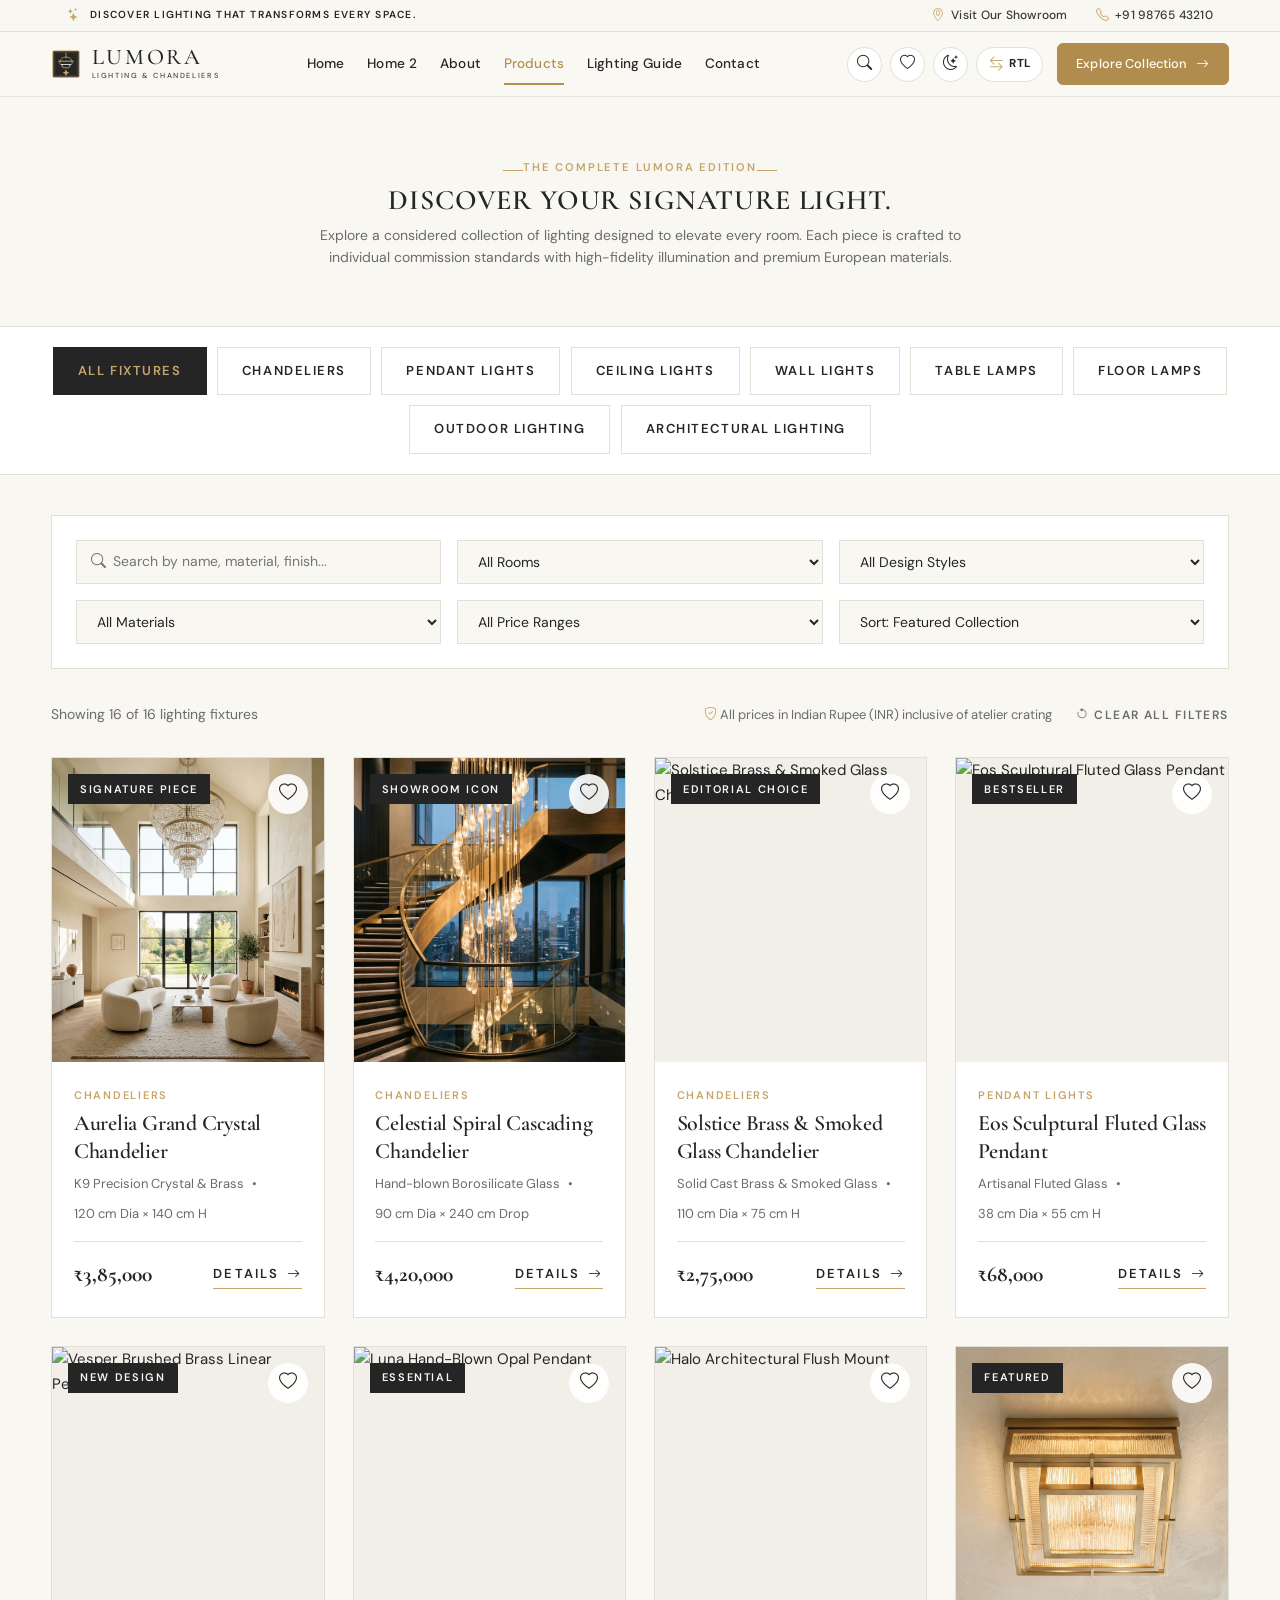
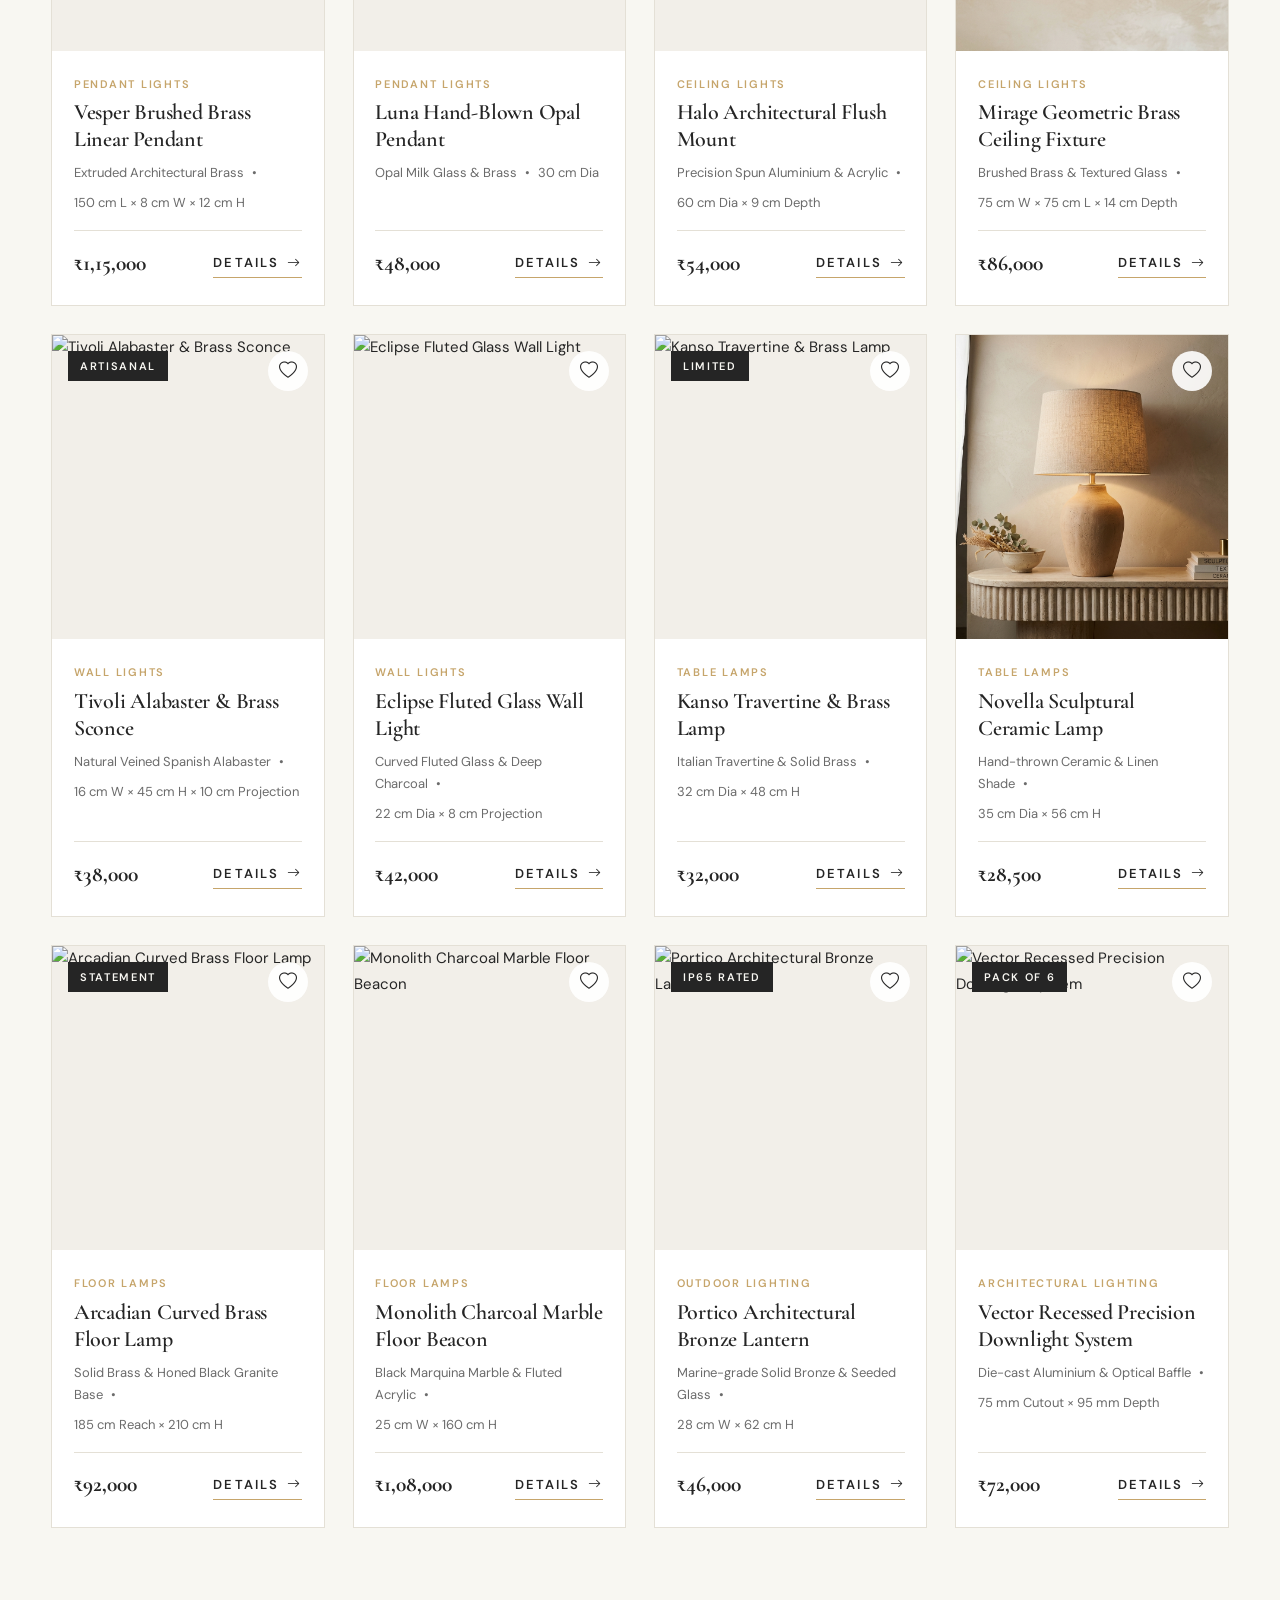
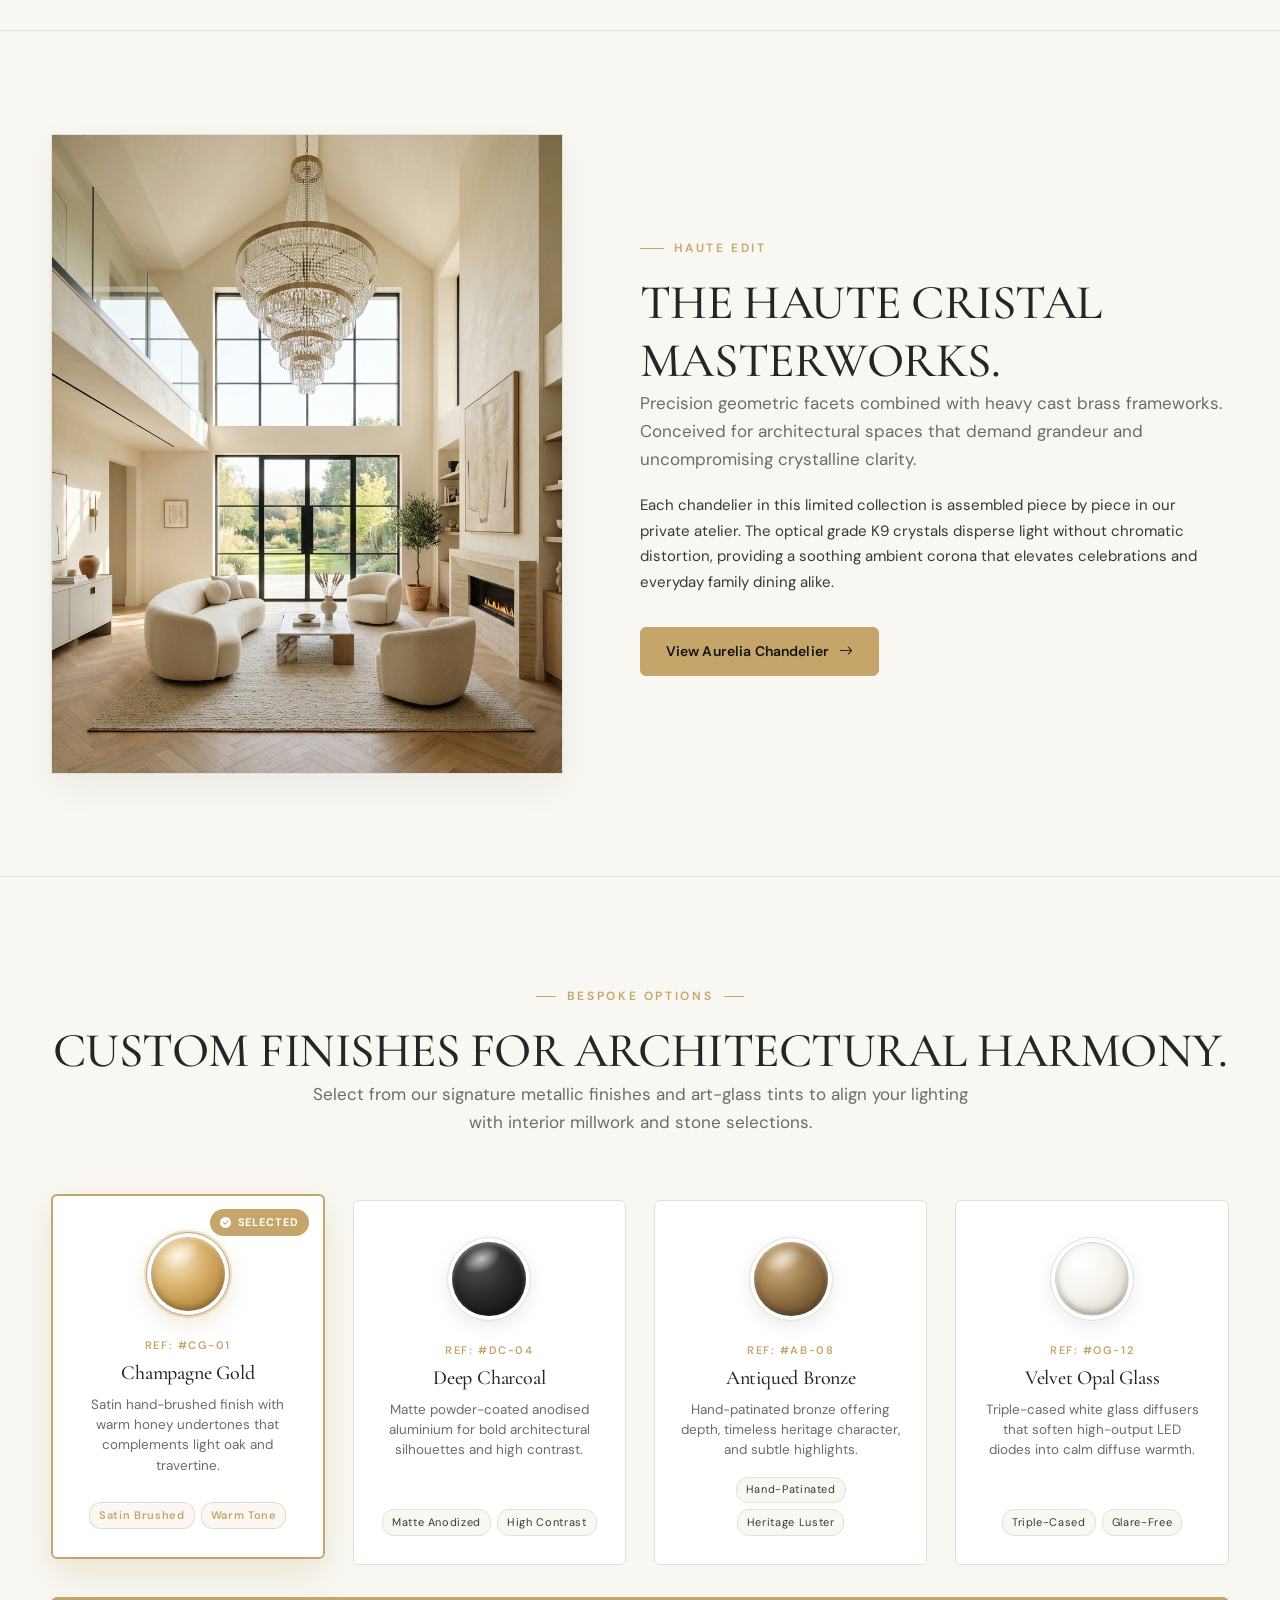
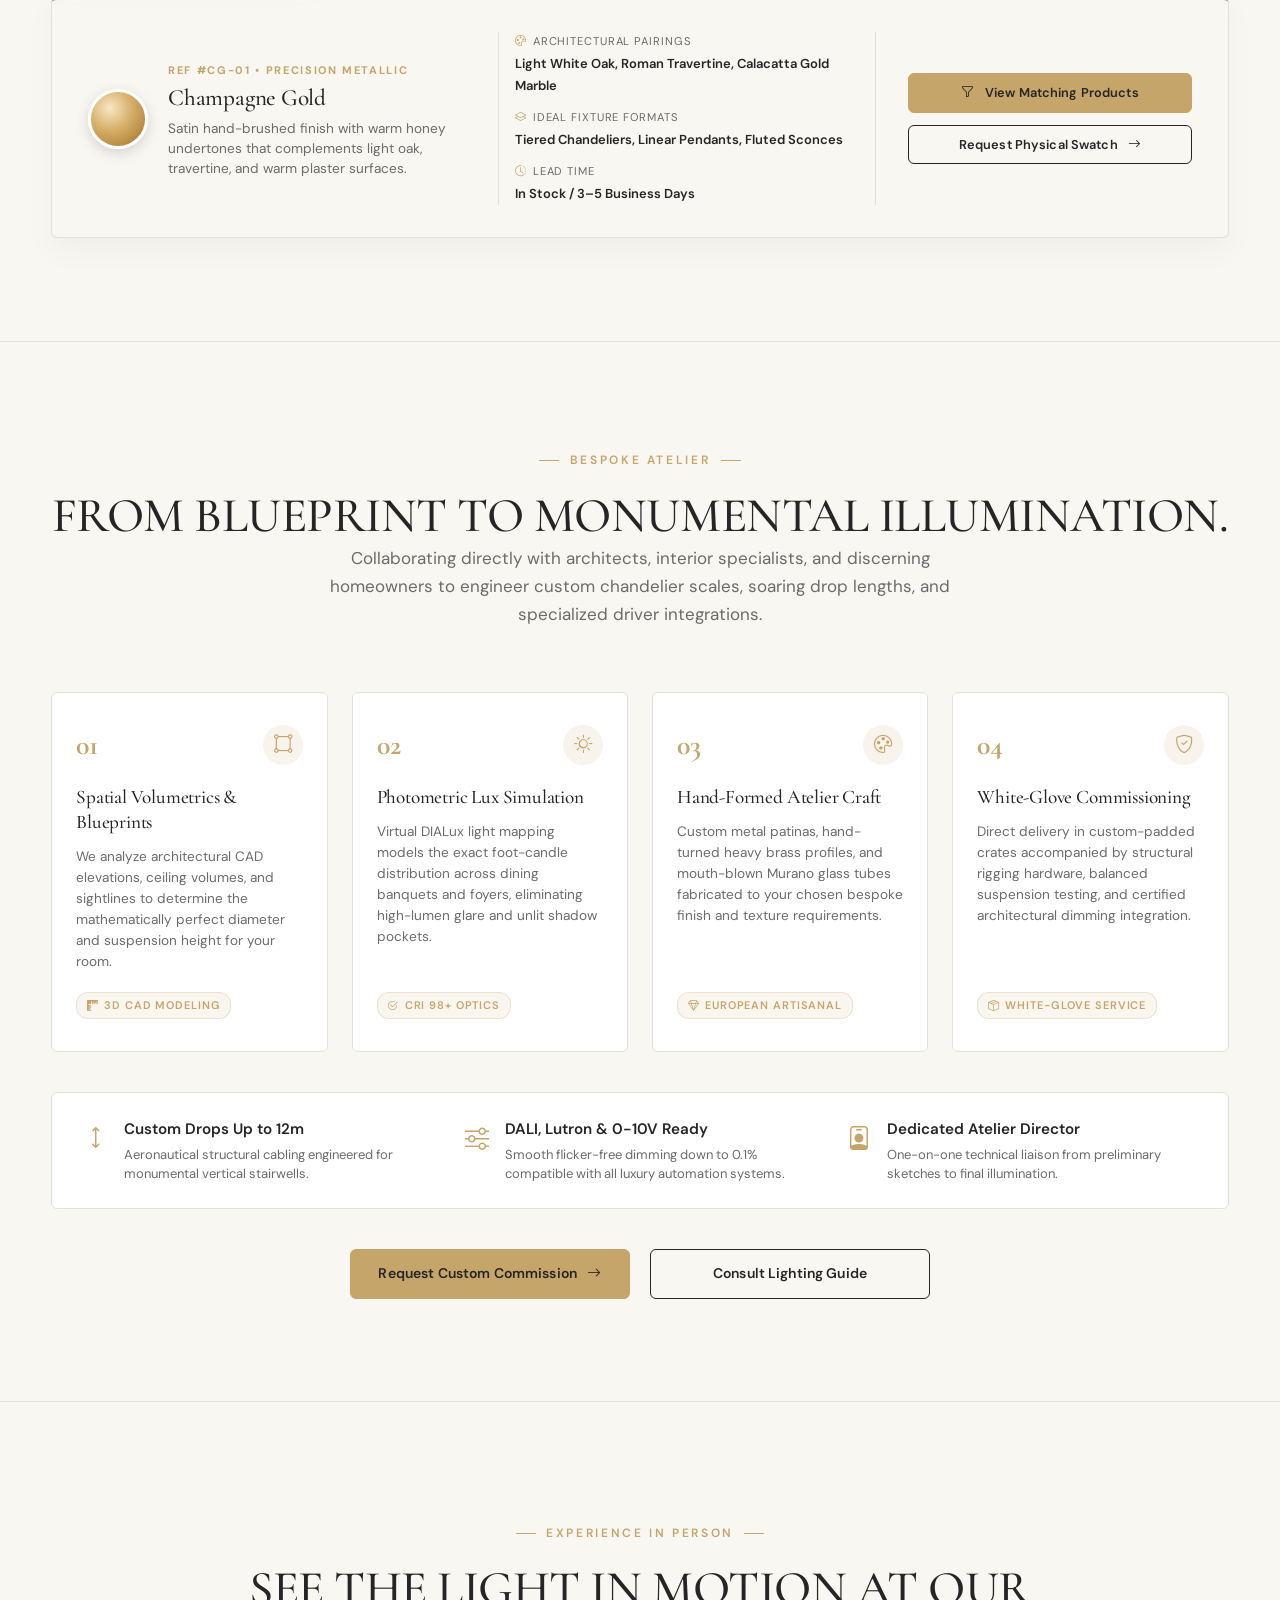
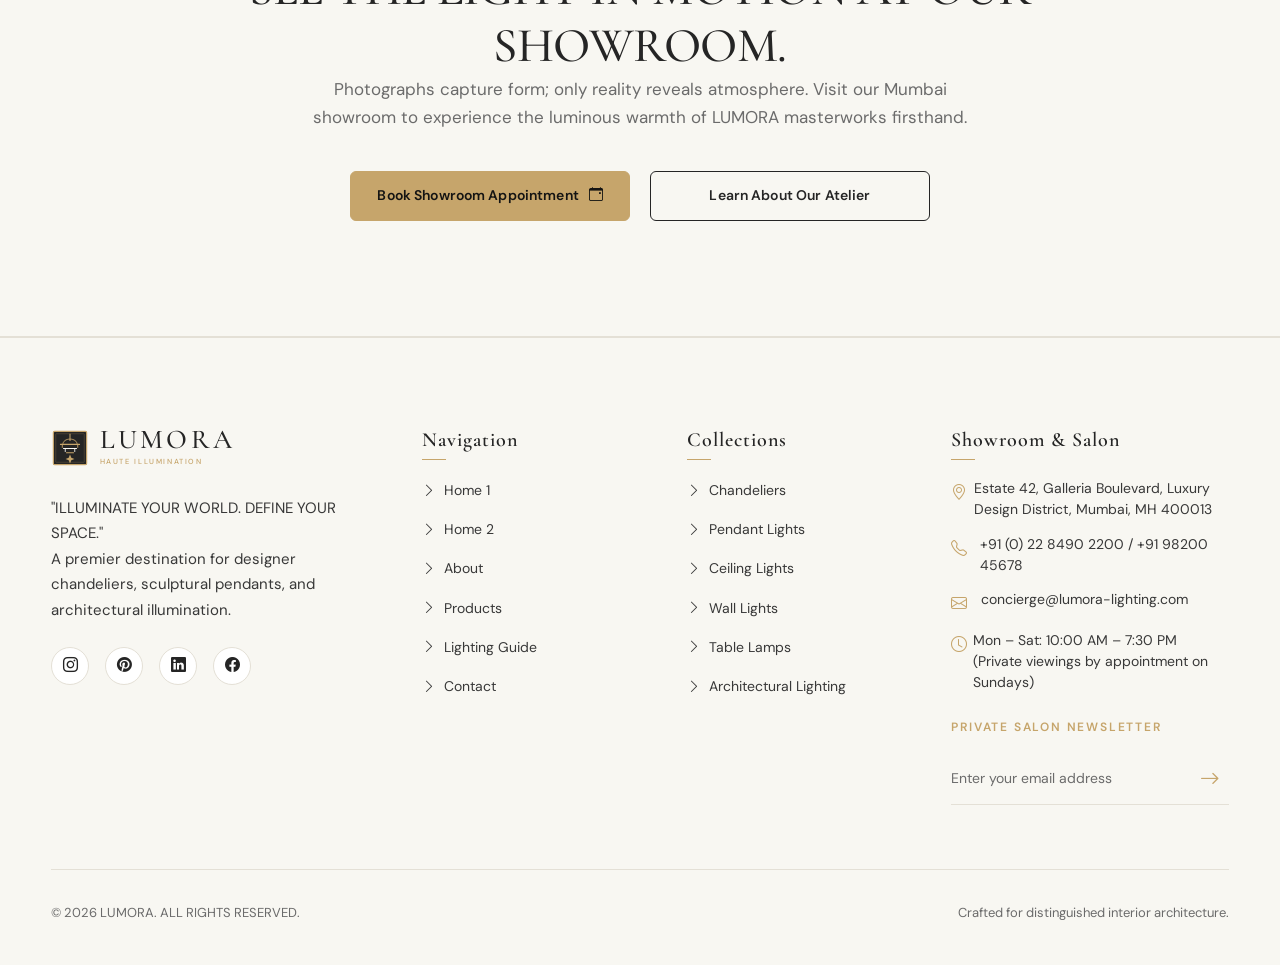
==== products.html @ d2ef6e4c "Complete LUMORA Luxury Lighting & Chandelier Store website" ====
<!DOCTYPE html>
<html lang="en">
<head>
  <meta charset="UTF-8">
  <meta name="viewport" content="width=device-width, initial-scale=1.0">
  <title>Lighting Collection & Product Catalogue — LUMORA</title>
  <meta name="description" content="Explore LUMORA's full catalogue of luxury chandeliers, sculptural pendants, architectural flush mounts, alabaster wall sconces, and artisanal lamps.">
  <link rel="icon" type="image/svg+xml" href="assets/images/logo.svg">
  <link rel="stylesheet" href="assets/css/style.css">
</head>
<body>

  <!-- TOP ANNOUNCEMENT BAR -->
  <div class="top-announcement">
    <div class="container top-announcement-inner">
      <span class="top-announcement-left"><i class="bi bi-stars"></i> DISCOVER LIGHTING THAT TRANSFORMS EVERY SPACE.</span>
      <div class="top-announcement-right">
        <a href="contact.html"><i class="bi bi-geo-alt"></i> Visit Our Showroom</a>
        <a href="tel:+919876543210"><i class="bi bi-telephone"></i> +91 98765 43210</a>
      </div>
    </div>

    <!-- Mobile & Tablet Infinite Scrolling Marquee Bar -->
    <div class="top-announcement-marquee" aria-label="Announcements">
      <div class="top-announcement-track">
        <div class="top-announcement-group">
          <span class="marquee-item"><i class="bi bi-stars text-gold"></i> Discover Lighting That Transforms Every Space</span>
          <span class="marquee-sep">✦</span>
          <span class="marquee-item"><a href="contact.html"><i class="bi bi-geo-alt text-gold"></i> Visit Our Mumbai Showroom</a></span>
          <span class="marquee-sep">✦</span>
          <span class="marquee-item"><i class="bi bi-shield-check text-gold"></i> Handcrafted Atelier Quality</span>
          <span class="marquee-sep">✦</span>
          <span class="marquee-item"><a href="tel:+919876543210"><i class="bi bi-telephone text-gold"></i> +91 98765 43210</a></span>
          <span class="marquee-sep">✦</span>
          <span class="marquee-item"><i class="bi bi-box-seam text-gold"></i> White-Glove Crated Delivery</span>
          <span class="marquee-sep">✦</span>
        </div>
        <div class="top-announcement-group" aria-hidden="true">
          <span class="marquee-item"><i class="bi bi-stars text-gold"></i> Discover Lighting That Transforms Every Space</span>
          <span class="marquee-sep">✦</span>
          <span class="marquee-item"><a href="contact.html"><i class="bi bi-geo-alt text-gold"></i> Visit Our Mumbai Showroom</a></span>
          <span class="marquee-sep">✦</span>
          <span class="marquee-item"><i class="bi bi-shield-check text-gold"></i> Handcrafted Atelier Quality</span>
          <span class="marquee-sep">✦</span>
          <span class="marquee-item"><a href="tel:+919876543210"><i class="bi bi-telephone text-gold"></i> +91 98765 43210</a></span>
          <span class="marquee-sep">✦</span>
          <span class="marquee-item"><i class="bi bi-box-seam text-gold"></i> White-Glove Crated Delivery</span>
          <span class="marquee-sep">✦</span>
        </div>
      </div>
    </div>
  </div>

  <!-- SITE HEADER -->
  <header class="site-header">
    <div class="container header-inner">
      <a href="index.html" class="brand-logo" aria-label="LUMORA Home">
        <img src="assets/images/logo.svg" alt="LUMORA Emblem" class="brand-logo-mark" width="40" height="40">
        <span class="brand-logo-copy">
          <span class="brand-logo-text">LUMORA</span>
          <span class="brand-logo-sub">LIGHTING &amp; CHANDELIERS</span>
        </span>
      </a>

      <nav class="main-nav" aria-label="Main Navigation">
        <a href="index.html" class="nav-link">Home</a>
        <a href="home-2.html" class="nav-link">Home 2</a>
        <a href="about.html" class="nav-link">About</a>
        <a href="products.html" class="nav-link active">Products</a>
        <a href="lighting-guide.html" class="nav-link">Lighting Guide</a>
        <a href="contact.html" class="nav-link">Contact</a>
      </nav>

      <div class="header-actions">
        <a href="products.html" class="header-action-btn" aria-label="Search Collection" title="Search Collection">
          <i class="bi bi-search"></i>
        </a>
        <button class="header-action-btn header-wishlist-trigger" aria-label="Open Wishlist" title="View Wishlist">
          <i class="bi bi-heart"></i>
          <span class="badge-count wishlist-counter-badge" style="display: none;">0</span>
        </button>
        <button type="button" class="header-action-btn theme-toggle-btn" aria-label="Toggle Theme" title="Switch to Dark Mode">
          <i class="bi bi-moon-stars"></i>
        </button>
        <button type="button" class="header-action-btn rtl-toggle-btn" aria-label="Toggle RTL Direction" title="Switch to RTL">
          <i class="bi bi-arrow-left-right"></i>
          <span class="rtl-btn-label">RTL</span>
        </button>
        <a href="products.html" class="btn header-cta-gold header-cta-btn">Explore Collection <i class="bi bi-arrow-right"></i></a>
        
        <button class="hamburger-btn" aria-label="Toggle navigation" aria-expanded="false">
          <span class="hamburger-line"></span>
          <span class="hamburger-line"></span>
          <span class="hamburger-line"></span>
        </button>
      </div>
    </div>
  </header>

  <!-- MOBILE NAVIGATION DRAWER -->
  <div class="mobile-nav-overlay" aria-hidden="true"></div>
  <aside class="mobile-nav-drawer" aria-label="Mobile Navigation">
    <div class="mobile-drawer-header">
      <a href="index.html" class="brand-logo">
        <img src="assets/images/logo.svg" alt="LUMORA Emblem" class="brand-logo-mark" style="width: 34px; height: 34px;">
        <span class="brand-logo-copy">
          <span class="brand-logo-text" style="font-size: 1.4rem;">LUMORA</span>
          <span class="brand-logo-sub" style="font-size: 0.55rem; letter-spacing: 0.15em;">HAUTE ILLUMINATION</span>
        </span>
      </a>
      <button class="mobile-drawer-close" aria-label="Close navigation">
        <i class="bi bi-x-lg"></i>
      </button>
    </div>

    <!-- Mobile Drawer Quick Actions (Search, Saved, Theme, RTL) -->
    <div class="mobile-drawer-actions">
      <a href="products.html" class="mobile-drawer-action-btn" aria-label="Search Collection" title="Search Collection">
        <i class="bi bi-search"></i>
        <span>Search</span>
      </a>
      <button type="button" class="mobile-drawer-action-btn header-wishlist-trigger" aria-label="Open Wishlist" title="View Wishlist">
        <span class="drawer-action-icon-wrap">
          <i class="bi bi-heart"></i>
          <span class="badge-count wishlist-counter-badge" style="display: none;">0</span>
        </span>
        <span>Saved</span>
      </button>
      <button type="button" class="mobile-drawer-action-btn theme-toggle-btn" aria-label="Toggle Theme" title="Toggle Theme">
        <i class="bi bi-moon-stars"></i>
        <span class="theme-btn-label">Dark</span>
      </button>
      <button type="button" class="mobile-drawer-action-btn rtl-toggle-btn" aria-label="Toggle RTL Direction" title="Toggle RTL">
        <i class="bi bi-arrow-left-right"></i>
        <span class="rtl-btn-label">RTL</span>
      </button>
    </div>

    <!-- Navigation Menu Links (matching web view nav) -->
    <ul class="mobile-nav-list">
      <li><a href="index.html" class="mobile-nav-link"><span>Home</span> <i class="bi bi-arrow-right"></i></a></li>
      <li><a href="home-2.html" class="mobile-nav-link"><span>Home 2</span> <i class="bi bi-arrow-right"></i></a></li>
      <li><a href="about.html" class="mobile-nav-link"><span>About</span> <i class="bi bi-arrow-right"></i></a></li>
      <li><a href="products.html" class="mobile-nav-link active"><span>Products</span> <i class="bi bi-arrow-right"></i></a></li>
      <li><a href="lighting-guide.html" class="mobile-nav-link"><span>Lighting Guide</span> <i class="bi bi-arrow-right"></i></a></li>
      <li><a href="contact.html" class="mobile-nav-link"><span>Contact</span> <i class="bi bi-arrow-right"></i></a></li>
    </ul>

    <!-- Header CTA placed inside hamburger drawer -->
    <div class="mobile-drawer-cta-wrap">
      <a href="products.html" class="btn btn-gold mobile-drawer-cta">Explore Collection <i class="bi bi-arrow-right"></i></a>
    </div>
  </aside>

  <!-- WISHLIST SLIDE-OUT DRAWER -->
  <div class="wishlist-overlay mobile-nav-overlay" aria-hidden="true"></div>
  <div class="wishlist-drawer" aria-label="Wishlist Drawer">
    <div class="wishlist-header">
      <h3 style="font-family: var(--font-serif); font-size: 1.35rem; margin: 0;">Saved Fixtures</h3>
      <button class="close-wishlist-drawer" aria-label="Close Wishlist" style="font-size: 1.5rem;"><i class="bi bi-x-lg"></i></button>
    </div>
    <div class="wishlist-items-list">
      <!-- Populated dynamically via main.js -->
    </div>
  </div>

  <main>
    <!-- SECTION 01 — PRODUCT HERO -->
    <section class="page-inner-hero products-hero-wrap">
      <div class="container text-center reveal-fade">
        <span class="eyebrow centered">The Complete Lumora Edition</span>
        <h1>DISCOVER YOUR SIGNATURE LIGHT.</h1>
        <p class="lead">
          Explore a considered collection of lighting designed to elevate every room. Each piece is crafted to individual commission standards with high-fidelity illumination and premium European materials.
        </p>
      </div>
    </section>

    <!-- SECTION 02 — CATEGORY NAVIGATION (8 Categories Quick Filter Pills — Positioned Below Hero Section) -->
    <nav class="category-filter-nav" aria-label="Filter by Category">
      <div class="container">
        <div class="category-pills-bar" aria-label="Filter by Category">
          <button class="category-pill active" data-category="all">All Fixtures</button>
          <button class="category-pill" data-category="chandeliers">Chandeliers</button>
          <button class="category-pill" data-category="pendant-lights">Pendant Lights</button>
          <button class="category-pill" data-category="ceiling-lights">Ceiling Lights</button>
          <button class="category-pill" data-category="wall-lights">Wall Lights</button>
          <button class="category-pill" data-category="table-lamps">Table Lamps</button>
          <button class="category-pill" data-category="floor-lamps">Floor Lamps</button>
          <button class="category-pill" data-category="outdoor-lighting">Outdoor Lighting</button>
          <button class="category-pill" data-category="architectural-lighting">Architectural Lighting</button>
        </div>
      </div>
    </nav>

    <!-- SECTION 03 — PRODUCT CATALOGUE & FUNCTIONAL FILTERS -->
    <section class="section bg-white" style="padding-top: 2.5rem;">
      <div class="container">
        <!-- Filter Controls Panel -->
        <div class="filter-control-panel">
          <div class="filter-group">
            <div class="filter-search-box">
              <i class="bi bi-search"></i>
              <input type="text" id="filter-search" placeholder="Search by name, material, finish..." aria-label="Search products">
            </div>
          </div>

          <div class="filter-group">
            <select class="filter-select" id="filter-room" aria-label="Filter by Room">
              <option value="all">All Rooms</option>
              <option value="living">Living Room</option>
              <option value="dining">Dining Room</option>
              <option value="bedroom">Bedroom</option>
              <option value="kitchen">Kitchen</option>
              <option value="entrance">Entrance & Hallway</option>
              <option value="commercial">Commercial Spaces</option>
            </select>
          </div>

          <div class="filter-group">
            <select class="filter-select" id="filter-style" aria-label="Filter by Style">
              <option value="all">All Design Styles</option>
              <option value="contemporary">Contemporary</option>
              <option value="classical">Classical</option>
              <option value="sculptural">Sculptural</option>
              <option value="minimalist">Minimalist</option>
              <option value="architectural">Architectural</option>
            </select>
          </div>

          <div class="filter-group">
            <select class="filter-select" id="filter-material" aria-label="Filter by Material">
              <option value="all">All Materials</option>
              <option value="crystal">Crystal & Alabaster</option>
              <option value="glass">Hand-blown Glass</option>
              <option value="brass">Architectural Brass</option>
              <option value="metal">Sculptural Metal & Stone</option>
            </select>
          </div>

          <div class="filter-group">
            <select class="filter-select" id="filter-price" aria-label="Filter by Price Range">
              <option value="all">All Price Ranges</option>
              <option value="under-50k">Under ₹50,000</option>
              <option value="50k-100k">₹50,000 – ₹1,00,000</option>
              <option value="100k-250k">₹1,00,000 – ₹2,50,000</option>
              <option value="above-250k">Above ₹2,50,000</option>
            </select>
          </div>

          <div class="filter-group">
            <select class="filter-select" id="filter-sort" aria-label="Sort products">
              <option value="featured">Sort: Featured Collection</option>
              <option value="price-low">Price: Low to High</option>
              <option value="price-high">Price: High to Low</option>
              <option value="name-asc">Name: A to Z</option>
            </select>
          </div>
        </div>

        <!-- Status Bar -->
        <div class="catalog-status-bar">
          <span id="product-count-display">Showing 16 lighting fixtures</span>
          <div style="display: flex; align-items: center; gap: 1.5rem; flex-wrap: wrap;">
            <span style="font-size: 0.8125rem;"><i class="bi bi-shield-check text-gold"></i> All prices in Indian Rupee (INR) inclusive of atelier crating</span>
            <button id="filter-clear" class="btn-clear-filters" title="Reset all active filters" style="padding: 0.25rem 0;">
              <i class="bi bi-arrow-counterclockwise"></i> Clear All Filters
            </button>
          </div>
        </div>

        <!-- Product Grid (Dynamically populated & filtered by main.js) -->
        <div class="product-catalogue-grid">
          <!-- Populated by main.js -->
        </div>
      </div>
    </section>

    <!-- SECTION 04 — FEATURED COLLECTION SPOTLIGHT -->
    <section class="section bg-ivory">
      <div class="container">
        <div class="centrepiece-grid">
          <div class="centrepiece-image-wrap reveal-left">
            <img src="assets/images/home/hero-chandelier.jpg" alt="Haute Cristal Chandelier Edition" loading="lazy">
          </div>

          <div class="centrepiece-details reveal-right">
            <span class="eyebrow">Haute Edit</span>
            <h2>THE HAUTE CRISTAL MASTERWORKS.</h2>
            <p class="lead">
              Precision geometric facets combined with heavy cast brass frameworks. Conceived for architectural spaces that demand grandeur and uncompromising crystalline clarity.
            </p>
            <p>
              Each chandelier in this limited collection is assembled piece by piece in our private atelier. The optical grade K9 crystals disperse light without chromatic distortion, providing a soothing ambient corona that elevates celebrations and everyday family dining alike.
            </p>
            <div style="margin-top: 2rem;">
              <button class="btn btn-primary" data-quick-view="lum-01">
                View Aurelia Chandelier <i class="bi bi-arrow-right"></i>
              </button>
            </div>
          </div>
        </div>
      </div>
    </section>

    <!-- SECTION 05 — MATERIAL & FINISH EXPLORATION -->
    <section class="section bg-white" id="custom-finishes">
      <div class="container">
        <div class="section-header text-center">
          <span class="eyebrow centered">Bespoke Options</span>
          <h2>CUSTOM FINISHES FOR ARCHITECTURAL HARMONY.</h2>
          <p class="lead">Select from our signature metallic finishes and art-glass tints to align your lighting with interior millwork and stone selections.</p>
        </div>

        <!-- 4 Finish Swatch Cards Grid (Interactive Selection) -->
        <div class="grid-4-col finish-swatches-grid" role="radiogroup" aria-label="Bespoke finish options">
          <!-- Swatch 1: Champagne Gold (Active by default) -->
          <div class="finish-swatch-card active" 
               tabindex="0" 
               role="radio" 
               aria-checked="true"
               data-finish-id="champagne-gold"
               data-finish-name="Champagne Gold"
               data-finish-ref="REF #CG-01 • PRECISION METALLIC"
               data-finish-desc="Satin hand-brushed finish with warm honey undertones that complements light oak, travertine, and warm plaster surfaces."
               data-finish-pairings="Light White Oak, Roman Travertine, Calacatta Gold Marble"
               data-finish-suitability="Tiered Chandeliers, Linear Pendants, Fluted Sconces"
               data-finish-leadtime="In Stock / 3–5 Business Days"
               data-filter-keyword="Gold">
            <span class="finish-active-badge"><i class="bi bi-check-circle-fill"></i> Selected</span>
            <div class="finish-swatch-bezel">
              <div class="finish-swatch-disc swatch-champagne-gold">
                <span class="swatch-specular"></span>
              </div>
            </div>
            <span class="finish-ref-tag">Ref: #CG-01</span>
            <h4 class="finish-card-title">Champagne Gold</h4>
            <p class="finish-card-desc">Satin hand-brushed finish with warm honey undertones that complements light oak and travertine.</p>
            <div class="finish-card-footer">
              <span class="finish-spec-pill">Satin Brushed</span>
              <span class="finish-spec-pill">Warm Tone</span>
            </div>
          </div>

          <!-- Swatch 2: Deep Charcoal -->
          <div class="finish-swatch-card" 
               tabindex="0" 
               role="radio" 
               aria-checked="false"
               data-finish-id="deep-charcoal"
               data-finish-name="Deep Charcoal"
               data-finish-ref="REF #DC-04 • ARCHITECTURAL ANODIZED"
               data-finish-desc="Matte powder-coated anodised aluminium creating sharp architectural silhouettes, bold framing contrast, and shadow lines."
               data-finish-pairings="Blackened Steel, Smoked Ash Wood, Flamed Granite, Micro-cement"
               data-finish-suitability="Sculptural Pendants, Downlight Trims, Track Profiles"
               data-finish-leadtime="Ready for Atelier Assembly (1–2 Weeks)"
               data-filter-keyword="Charcoal">
            <span class="finish-active-badge"><i class="bi bi-check-circle-fill"></i> Selected</span>
            <div class="finish-swatch-bezel">
              <div class="finish-swatch-disc swatch-deep-charcoal">
                <span class="swatch-specular"></span>
              </div>
            </div>
            <span class="finish-ref-tag">Ref: #DC-04</span>
            <h4 class="finish-card-title">Deep Charcoal</h4>
            <p class="finish-card-desc">Matte powder-coated anodised aluminium for bold architectural silhouettes and high contrast.</p>
            <div class="finish-card-footer">
              <span class="finish-spec-pill">Matte Anodized</span>
              <span class="finish-spec-pill">High Contrast</span>
            </div>
          </div>

          <!-- Swatch 3: Antiqued Bronze -->
          <div class="finish-swatch-card" 
               tabindex="0" 
               role="radio" 
               aria-checked="false"
               data-finish-id="antiqued-bronze"
               data-finish-name="Antiqued Bronze"
               data-finish-ref="REF #AB-08 • HAND-PATINATED BRONZE"
               data-finish-desc="Solid heavy bronze finished in multi-stage patina baths with subtle hand-rubbed highlight crests and protective wax seal."
               data-finish-pairings="Walnut Millwork, Exposed Brickwork, Antique French Parquet"
               data-finish-suitability="Monumental Chandeliers, Dining Island Clusters, Heritage Sconces"
               data-finish-leadtime="Atelier Hand-Finished (2–3 Weeks)"
               data-filter-keyword="Bronze">
            <span class="finish-active-badge"><i class="bi bi-check-circle-fill"></i> Selected</span>
            <div class="finish-swatch-bezel">
              <div class="finish-swatch-disc swatch-antiqued-bronze">
                <span class="swatch-specular"></span>
              </div>
            </div>
            <span class="finish-ref-tag">Ref: #AB-08</span>
            <h4 class="finish-card-title">Antiqued Bronze</h4>
            <p class="finish-card-desc">Hand-patinated bronze offering depth, timeless heritage character, and subtle highlights.</p>
            <div class="finish-card-footer">
              <span class="finish-spec-pill">Hand-Patinated</span>
              <span class="finish-spec-pill">Heritage Luster</span>
            </div>
          </div>

          <!-- Swatch 4: Velvet Opal Glass -->
          <div class="finish-swatch-card" 
               tabindex="0" 
               role="radio" 
               aria-checked="false"
               data-finish-id="velvet-opal"
               data-finish-name="Velvet Opal Glass"
               data-finish-ref="REF #OG-12 • ARTISANAL DIFFUSER"
               data-finish-desc="Triple-cased Murano white glass with a silk-acid frosted exterior that dissolves diode hotspots into a tranquil, velvety luminescence."
               data-finish-pairings="Polished Limestones, White Ash, Minimalist Plaster, Bouclé Fabrics"
               data-finish-suitability="Atmospheric Globes, Flush Ceiling Mounts, Ambient Pendants"
               data-finish-leadtime="Hand-Blown to Order (2–3 Weeks)"
               data-filter-keyword="Glass">
            <span class="finish-active-badge"><i class="bi bi-check-circle-fill"></i> Selected</span>
            <div class="finish-swatch-bezel">
              <div class="finish-swatch-disc swatch-velvet-opal">
                <span class="swatch-specular"></span>
              </div>
            </div>
            <span class="finish-ref-tag">Ref: #OG-12</span>
            <h4 class="finish-card-title">Velvet Opal Glass</h4>
            <p class="finish-card-desc">Triple-cased white glass diffusers that soften high-output LED diodes into calm diffuse warmth.</p>
            <div class="finish-card-footer">
              <span class="finish-spec-pill">Triple-Cased</span>
              <span class="finish-spec-pill">Glare-Free</span>
            </div>
          </div>
        </div>

        <!-- Interactive Live Finish Detail & Action Banner -->
        <div class="finish-interactive-preview" id="finish-preview-box">
          <div class="finish-preview-grid">
            <div class="finish-preview-left">
              <div class="finish-preview-icon-wrap">
                <div class="preview-swatch-disc swatch-champagne-gold" id="preview-active-disc"></div>
              </div>
              <div class="finish-preview-info">
                <span class="preview-badge" id="preview-active-ref">REF #CG-01 • PRECISION METALLIC</span>
                <h3 class="preview-title" id="preview-active-name">Champagne Gold</h3>
                <p class="preview-desc" id="preview-active-desc">
                  Satin hand-brushed finish with warm honey undertones that complements light oak, travertine, and warm plaster surfaces.
                </p>
              </div>
            </div>

            <div class="finish-preview-specs">
              <div class="preview-spec-item">
                <span class="spec-label"><i class="bi bi-palette"></i> Architectural Pairings</span>
                <strong class="spec-val" id="preview-active-pairings">Light White Oak, Roman Travertine, Calacatta Gold Marble</strong>
              </div>
              <div class="preview-spec-item">
                <span class="spec-label"><i class="bi bi-layers"></i> Ideal Fixture Formats</span>
                <strong class="spec-val" id="preview-active-suitability">Tiered Chandeliers, Linear Pendants, Fluted Sconces</strong>
              </div>
              <div class="preview-spec-item">
                <span class="spec-label"><i class="bi bi-clock-history"></i> Lead Time</span>
                <strong class="spec-val" id="preview-active-leadtime">In Stock / 3–5 Business Days</strong>
              </div>
            </div>

            <div class="finish-preview-actions">
              <button type="button" class="btn btn-gold btn-sm" id="btn-filter-finish-products">
                <i class="bi bi-funnel"></i> View Matching Products
              </button>
              <a href="contact.html?enquiry=finish-sample" class="btn btn-outline btn-sm" id="btn-request-sample">
                Request Physical Swatch <i class="bi bi-arrow-right"></i>
              </a>
            </div>
          </div>
        </div>
      </div>
    </section>

    <!-- SECTION 06 — THE BESPOKE COMMISSION JOURNEY (Unique Atelier Workflow) -->
    <section class="section bg-ivory" id="bespoke-atelier">
      <div class="container">
        <div class="section-header text-center">
          <span class="eyebrow centered">Bespoke Atelier</span>
          <h2>FROM BLUEPRINT TO MONUMENTAL ILLUMINATION.</h2>
          <p class="lead">
            Collaborating directly with architects, interior specialists, and discerning homeowners to engineer custom chandelier scales, soaring drop lengths, and specialized driver integrations.
          </p>
        </div>

        <!-- 4-Step Architectural Journey Grid -->
        <div class="atelier-process-grid">
          <div class="atelier-step-card reveal-fade">
            <div class="atelier-step-header">
              <span class="atelier-step-num">01</span>
              <div class="atelier-step-icon"><i class="bi bi-bounding-box-circles"></i></div>
            </div>
            <h3 class="atelier-step-title">Spatial Volumetrics &amp; Blueprints</h3>
            <p class="atelier-step-desc">
              We analyze architectural CAD elevations, ceiling volumes, and sightlines to determine the mathematically perfect diameter and suspension height for your room.
            </p>
            <span class="atelier-step-tag"><i class="bi bi-rulers"></i> 3D CAD Modeling</span>
          </div>

          <div class="atelier-step-card reveal-fade">
            <div class="atelier-step-header">
              <span class="atelier-step-num">02</span>
              <div class="atelier-step-icon"><i class="bi bi-sun"></i></div>
            </div>
            <h3 class="atelier-step-title">Photometric Lux Simulation</h3>
            <p class="atelier-step-desc">
              Virtual DIALux light mapping models the exact foot-candle distribution across dining banquets and foyers, eliminating high-lumen glare and unlit shadow pockets.
            </p>
            <span class="atelier-step-tag"><i class="bi bi-check2-circle"></i> CRI 98+ Optics</span>
          </div>

          <div class="atelier-step-card reveal-fade">
            <div class="atelier-step-header">
              <span class="atelier-step-num">03</span>
              <div class="atelier-step-icon"><i class="bi bi-palette"></i></div>
            </div>
            <h3 class="atelier-step-title">Hand-Formed Atelier Craft</h3>
            <p class="atelier-step-desc">
              Custom metal patinas, hand-turned heavy brass profiles, and mouth-blown Murano glass tubes fabricated to your chosen bespoke finish and texture requirements.
            </p>
            <span class="atelier-step-tag"><i class="bi bi-gem"></i> European Artisanal</span>
          </div>

          <div class="atelier-step-card reveal-fade">
            <div class="atelier-step-header">
              <span class="atelier-step-num">04</span>
              <div class="atelier-step-icon"><i class="bi bi-shield-check"></i></div>
            </div>
            <h3 class="atelier-step-title">White-Glove Commissioning</h3>
            <p class="atelier-step-desc">
              Direct delivery in custom-padded crates accompanied by structural rigging hardware, balanced suspension testing, and certified architectural dimming integration.
            </p>
            <span class="atelier-step-tag"><i class="bi bi-box-seam"></i> White-Glove Service</span>
          </div>
        </div>

        <!-- Specifications Trust Ribbon -->
        <div class="atelier-specs-ribbon reveal-fade">
          <div class="atelier-spec-cell">
            <i class="bi bi-arrows-vertical"></i>
            <div class="atelier-spec-cell-text">
              <strong>Custom Drops Up to 12m</strong>
              <span>Aeronautical structural cabling engineered for monumental vertical stairwells.</span>
            </div>
          </div>
          <div class="atelier-spec-cell">
            <i class="bi bi-sliders"></i>
            <div class="atelier-spec-cell-text">
              <strong>DALI, Lutron &amp; 0-10V Ready</strong>
              <span>Smooth flicker-free dimming down to 0.1% compatible with all luxury automation systems.</span>
            </div>
          </div>
          <div class="atelier-spec-cell">
            <i class="bi bi-person-badge"></i>
            <div class="atelier-spec-cell-text">
              <strong>Dedicated Atelier Director</strong>
              <span>One-on-one technical liaison from preliminary sketches to final illumination.</span>
            </div>
          </div>
        </div>

        <!-- Action Callout Row -->
        <div style="text-align: center;" class="reveal-fade">
          <div class="final-cta-buttons" style="margin-top: 1.5rem;">
            <a href="contact.html?enquiry=bespoke" class="btn btn-gold btn-lg">Request Custom Commission <i class="bi bi-arrow-right"></i></a>
            <a href="lighting-guide.html" class="btn btn-outline btn-lg">Consult Lighting Guide</a>
          </div>
        </div>
      </div>
    </section>

    <!-- SECTION 07 — FINAL SHOWROOM INVITATION -->
    <section class="final-cta-section bg-white text-center">
      <div class="container">
        <div class="final-cta-box reveal-fade">
          <span class="eyebrow centered">Experience in Person</span>
          <h2>SEE THE LIGHT IN MOTION AT OUR SHOWROOM.</h2>
          <p class="lead" style="max-width: 680px; margin: 0 auto 2.25rem;">
            Photographs capture form; only reality reveals atmosphere. Visit our Mumbai showroom to experience the luminous warmth of LUMORA masterworks firsthand.
          </p>
          <div class="final-cta-buttons">
            <a href="contact.html" class="btn btn-primary btn-lg">Book Showroom Appointment <i class="bi bi-calendar-event"></i></a>
            <a href="about.html" class="btn btn-outline btn-lg">Learn About Our Atelier</a>
          </div>
        </div>
      </div>
    </section>
  </main>

  <!-- PRODUCT DETAIL MODAL COMPONENT -->
  <div class="modal-backdrop product-detail-modal" aria-hidden="true" role="dialog" aria-modal="true">
    <div class="modal-content-card">
      <button class="modal-close-btn" aria-label="Close modal"><i class="bi bi-x-lg"></i></button>
      <div class="modal-grid">
        <div class="modal-media">
          <img src="" alt="" class="modal-product-img">
        </div>
        <div class="modal-details">
          <span class="product-category-tag modal-product-category">Category</span>
          <h2 class="modal-product-title" style="font-size: 1.85rem; margin-bottom: 0.5rem;">Product Name</h2>
          <span class="product-price modal-product-price" style="font-size: 1.6rem; color: var(--color-champagne-gold); margin-bottom: 1rem;">₹0</span>
          <p class="modal-product-desc" style="font-size: 0.9375rem; color: var(--color-charcoal-muted); line-height: 1.65;">Detailed description of the fixture.</p>
          
          <div class="modal-specs-list">
            <div class="modal-specs-row">
              <span class="modal-specs-label">Materiality:</span>
              <span class="modal-specs-val modal-product-material">—</span>
            </div>
            <div class="modal-specs-row">
              <span class="modal-specs-label">Hardware Finish:</span>
              <span class="modal-specs-val modal-product-finish">—</span>
            </div>
            <div class="modal-specs-row">
              <span class="modal-specs-label">Dimensions:</span>
              <span class="modal-specs-val modal-product-dimensions">—</span>
            </div>
            <div class="modal-specs-row">
              <span class="modal-specs-label">Light Source:</span>
              <span class="modal-specs-val">Integrated 2700K Warm CRI 95+ LED</span>
            </div>
          </div>

          <div style="display: flex; gap: 1rem; margin-top: auto; flex-wrap: wrap;">
            <a href="contact.html" class="btn btn-primary modal-enquire-action" style="flex-grow: 1;">Enquire For Purchase</a>
            <button class="btn btn-outline modal-wishlist-action" data-wishlist-toggle="" style="padding: 0 1.5rem;" aria-label="Save to Wishlist">
              <i class="bi bi-heart"></i>
            </button>
          </div>
        </div>
      </div>
    </div>
  </div>

  <!-- SHARED FOOTER -->
  <footer class="site-footer">
    <div class="container">
      <div class="footer-top">
        <div class="footer-brand">
          <a href="index.html" class="brand-logo">
            <img src="assets/images/logo.svg" alt="LUMORA Emblem" class="brand-logo-mark" width="42" height="42">
            <span class="brand-logo-copy">
              <span class="brand-logo-text">LUMORA</span>
              <span class="brand-logo-sub" style="color: var(--color-champagne-gold);">HAUTE ILLUMINATION</span>
            </span>
          </a>
          <p>
            "ILLUMINATE YOUR WORLD. DEFINE YOUR SPACE."<br>
            A premier destination for designer chandeliers, sculptural pendants, and architectural illumination.
          </p>
          <div class="social-links" style="margin-top: 1.5rem;">
            <a href="https://instagram.com" target="_blank" rel="noopener noreferrer" class="social-link" aria-label="Instagram"><i class="bi bi-instagram"></i></a>
            <a href="https://pinterest.com" target="_blank" rel="noopener noreferrer" class="social-link" aria-label="Pinterest"><i class="bi bi-pinterest"></i></a>
            <a href="https://linkedin.com" target="_blank" rel="noopener noreferrer" class="social-link" aria-label="LinkedIn"><i class="bi bi-linkedin"></i></a>
            <a href="https://facebook.com" target="_blank" rel="noopener noreferrer" class="social-link" aria-label="Facebook"><i class="bi bi-facebook"></i></a>
          </div>
        </div>

        <div>
          <h4 class="footer-heading">Navigation</h4>
          <ul class="footer-links">
            <li><a href="index.html"><i class="bi bi-chevron-right"></i> Home 1</a></li>
            <li><a href="home-2.html"><i class="bi bi-chevron-right"></i> Home 2</a></li>
            <li><a href="about.html"><i class="bi bi-chevron-right"></i> About</a></li>
            <li><a href="products.html"><i class="bi bi-chevron-right"></i> Products</a></li>
            <li><a href="lighting-guide.html"><i class="bi bi-chevron-right"></i> Lighting Guide</a></li>
            <li><a href="contact.html"><i class="bi bi-chevron-right"></i> Contact</a></li>
          </ul>
        </div>

        <div>
          <h4 class="footer-heading">Collections</h4>
          <ul class="footer-links">
            <li><a href="products.html?category=chandeliers"><i class="bi bi-chevron-right"></i> Chandeliers</a></li>
            <li><a href="products.html?category=pendant-lights"><i class="bi bi-chevron-right"></i> Pendant Lights</a></li>
            <li><a href="products.html?category=ceiling-lights"><i class="bi bi-chevron-right"></i> Ceiling Lights</a></li>
            <li><a href="products.html?category=wall-lights"><i class="bi bi-chevron-right"></i> Wall Lights</a></li>
            <li><a href="products.html?category=table-lamps"><i class="bi bi-chevron-right"></i> Table Lamps</a></li>
            <li><a href="products.html?category=architectural-lighting"><i class="bi bi-chevron-right"></i> Architectural Lighting</a></li>
          </ul>
        </div>

        <div>
          <h4 class="footer-heading">Showroom & Salon</h4>
          <div class="footer-contact-item">
            <i class="bi bi-geo-alt"></i>
            <span>Estate 42, Galleria Boulevard, Luxury Design District, Mumbai, MH 400013</span>
          </div>
          <div class="footer-contact-item">
            <i class="bi bi-telephone"></i>
            <span>+91 (0) 22 8490 2200 / +91 98200 45678</span>
          </div>
          <div class="footer-contact-item">
            <i class="bi bi-envelope"></i>
            <span>concierge@lumora-lighting.com</span>
          </div>
          <div class="footer-contact-item">
            <i class="bi bi-clock"></i>
            <span>Mon – Sat: 10:00 AM – 7:30 PM (Private viewings by appointment on Sundays)</span>
          </div>

          <div style="margin-top: 1.5rem;">
            <span style="font-size: 0.75rem; text-transform: uppercase; letter-spacing: 0.15em; color: var(--color-champagne-gold); font-weight: 600; display: block; margin-bottom: 0.5rem;">Private Salon Newsletter</span>
            <form class="newsletter-form">
              <div class="newsletter-input-group">
                <input type="email" class="newsletter-input" placeholder="Enter your email address" required aria-label="Email address for newsletter">
                <button type="submit" class="newsletter-btn" aria-label="Subscribe"><i class="bi bi-arrow-right"></i></button>
              </div>
              <div class="newsletter-feedback"></div>
            </form>
          </div>
        </div>
      </div>

      <div class="footer-bottom">
        <p>© 2026 LUMORA. ALL RIGHTS RESERVED.</p>
        <p>Crafted for distinguished interior architecture.</p>
      </div>
    </div>
  </footer>

  <!-- BACK TO TOP BUTTON -->
  <button id="back-to-top" class="back-to-top" aria-label="Back to Top" title="Back to Top">
    <i class="bi bi-chevron-up"></i>
  </button>

  <script src="assets/js/main.js"></script>
</body>
</html>
---- assets/css/style.css ----
/* ==========================================================================
   LUMORA — LUXURY LIGHTING & CHANDELIER SHOWROOM
   Master Stylesheet
   Strict Brand Colors: Warm Ivory (#F8F7F2), Champagne Gold (#C6A56B), Deep Charcoal (#252525)
   Fonts: Cormorant Garamond (Headings), DM Sans (Body)
   ========================================================================== */

@import url('https://fonts.googleapis.com/css2?family=Cormorant+Garamond:ital,wght@0,400;0,500;0,600;0,700;1,400;1,600&family=DM+Sans:ital,opsz,wght@0,9..40,300;0,9..40,400;0,9..40,500;0,9..40,600;0,9..40,700;1,9..40,400&display=swap');
@import url('https://cdn.jsdelivr.net/npm/bootstrap-icons@1.11.3/font/bootstrap-icons.min.css');

/* --------------------------------------------------------------------------
   01. CSS VARIABLES & DESIGN TOKENS
   -------------------------------------------------------------------------- */
:root {
  /* Strict Brand Colours */
  --color-warm-ivory: #F8F7F2;
  --color-champagne-gold: #C6A56B;
  --color-deep-charcoal: #252525;

  /* Supporting Neutrals & Accents */
  --color-white: #FFFFFF;
  --color-gold-hover: #b89355;
  --color-gold-dark: #98783d;
  --color-gold-light: #F4EEDB;
  --color-gold-glow: rgba(198, 165, 107, 0.28);
  --color-charcoal-dark: #1A1A1A;
  --color-charcoal-pure: #121212;
  --color-charcoal-soft: #383838;
  --color-charcoal-muted: #6B6B6B;
  --color-warm-grey-light: #F2EFE9;
  --color-warm-grey-border: #E4E0D6;
  --color-warm-grey-subtle: #EDEAE2;
  --color-error: #B33A3A;
  --color-success: #3A7D54;

  /* Typography */
  --font-serif: 'Cormorant Garamond', Georgia, serif;
  --font-sans: 'DM Sans', -apple-system, BlinkMacSystemFont, "Segoe UI", Roboto, sans-serif;

  /* Spacing */
  --container-max: 1360px;
  --container-wide: 1540px;
  --container-pad: clamp(1.25rem, 4vw, 3.5rem);
  --section-pad: clamp(4.5rem, 8vw, 8.5rem);
  --section-pad-sm: clamp(3rem, 5vw, 5rem);

  /* Elevation */
  --shadow-subtle: 0 4px 20px rgba(37, 37, 37, 0.04);
  --shadow-card: 0 12px 36px rgba(37, 37, 37, 0.06);
  --shadow-hover: 0 20px 48px rgba(37, 37, 37, 0.12);
  --shadow-gold: 0 12px 30px rgba(198, 165, 107, 0.22);
  --shadow-modal: 0 24px 60px rgba(0, 0, 0, 0.25);

  /* Transitions */
  --trans-fast: 0.25s cubic-bezier(0.25, 0.46, 0.45, 0.94);
  --trans-base: 0.4s cubic-bezier(0.16, 1, 0.3, 1);
  --trans-slow: 0.7s cubic-bezier(0.16, 1, 0.3, 1);
  --trans-spring: 0.5s cubic-bezier(0.34, 1.56, 0.64, 1);

  /* Header Height */
  --announcement-height: 32px;
  --header-height: 64px;
}

/* --------------------------------------------------------------------------
   02. BASE RESETS & GLOBAL SETUP
   -------------------------------------------------------------------------- */
*, *::before, *::after {
  box-sizing: border-box;
  margin: 0;
  padding: 0;
  min-width: 0;
}

html {
  font-size: 16px;
  scroll-behavior: smooth;
  overflow-x: clip;
  -webkit-font-smoothing: antialiased;
  -moz-osx-font-smoothing: grayscale;
}

body {
  font-family: var(--font-sans);
  background-color: var(--color-warm-ivory);
  color: var(--color-deep-charcoal);
  font-size: clamp(0.9375rem, 1vw, 1.0625rem);
  line-height: 1.7;
  overflow-x: clip;
  position: relative;
}

body.no-scroll {
  overflow: hidden;
}

img, picture, video {
  max-width: 100%;
  display: block;
  height: auto;
}

a {
  color: inherit;
  text-decoration: none;
  transition: color var(--trans-fast);
}

button, input, select, textarea {
  font: inherit;
  color: inherit;
  background: none;
  border: none;
}

button {
  cursor: pointer;
}

ul, ol {
  list-style: none;
}

/* --------------------------------------------------------------------------
   03. TYPOGRAPHY SYSTEM
   -------------------------------------------------------------------------- */
h1, h2, h3, h4, h5, h6 {
  font-family: var(--font-serif);
  color: var(--color-deep-charcoal);
  font-weight: 500;
  line-height: 1.15;
  letter-spacing: -0.01em;
  overflow-wrap: break-word;
  word-wrap: break-word;
}

h1 {
  font-size: clamp(2.5rem, 5.5vw, 4.75rem); /* 40px to 76px */
  line-height: 1.08;
  font-weight: 600;
}

h2 {
  font-size: clamp(2rem, 3.8vw, 3.25rem); /* 32px to 52px */
  line-height: 1.18;
}

h3 {
  font-size: clamp(1.5rem, 2.4vw, 2.125rem); /* 24px to 34px */
  line-height: 1.25;
}

h4 {
  font-size: clamp(1.25rem, 1.8vw, 1.625rem); /* 20px to 26px */
  line-height: 1.35;
}

h5 {
  font-size: clamp(1.0625rem, 1.2vw, 1.25rem); /* 17px to 20px */
  line-height: 1.4;
  letter-spacing: 0.01em;
}

p {
  color: var(--color-charcoal-soft);
  margin-bottom: 1.25rem;
  max-width: 65ch;
}

p.lead {
  font-size: clamp(1.0625rem, 1.3vw, 1.25rem);
  line-height: 1.65;
  color: var(--color-charcoal-muted);
}

.eyebrow {
  display: inline-flex;
  align-items: center;
  gap: 0.65rem;
  font-family: var(--font-sans);
  font-size: 0.75rem; /* 12px */
  font-weight: 600;
  text-transform: uppercase;
  letter-spacing: 0.22em;
  color: var(--color-champagne-gold);
  margin-bottom: 1rem;
}

.eyebrow::before {
  content: '';
  display: inline-block;
  width: 24px;
  height: 1px;
  background-color: var(--color-champagne-gold);
}

.eyebrow.no-line::before {
  display: none;
}

.eyebrow.centered::before,
.eyebrow.centered::after {
  content: '';
  display: inline-block;
  width: 20px;
  height: 1px;
  background-color: var(--color-champagne-gold);
}

.text-gold {
  color: var(--color-champagne-gold) !important;
}

.text-light {
  color: var(--color-white) !important;
}

.text-muted {
  color: var(--color-charcoal-muted) !important;
}

.text-center {
  text-align: center;
}

.text-center h1,
.text-center h2,
.text-center h3,
.text-center h4,
.text-center p {
  margin-left: auto;
  margin-right: auto;
}

/* --------------------------------------------------------------------------
   04. LAYOUT & CONTAINERS
   -------------------------------------------------------------------------- */
.container {
  width: 100%;
  max-width: var(--container-max);
  margin-left: auto;
  margin-right: auto;
  padding-left: var(--container-pad);
  padding-right: var(--container-pad);
}

.container-wide {
  width: 100%;
  max-width: var(--container-wide);
  margin-left: auto;
  margin-right: auto;
  padding-left: var(--container-pad);
  padding-right: var(--container-pad);
}

.container-fluid {
  width: 100%;
  padding-left: var(--container-pad);
  padding-right: var(--container-pad);
}

.section {
  padding-top: var(--section-pad);
  padding-bottom: var(--section-pad);
  position: relative;
  background-color: var(--color-warm-ivory);
  border-bottom: 1px solid var(--color-warm-grey-border);
}

.section-sm {
  padding-top: var(--section-pad-sm);
  padding-bottom: var(--section-pad-sm);
  background-color: var(--color-warm-ivory);
  border-bottom: 1px solid var(--color-warm-grey-border);
}

.bg-white,
.bg-ivory,
.bg-grey-subtle,
.bg-charcoal {
  background-color: var(--color-warm-ivory);
  color: var(--color-deep-charcoal);
}

.bg-charcoal h1,
.bg-charcoal h2,
.bg-charcoal h3,
.bg-charcoal h4,
.bg-charcoal h5 {
  color: var(--color-deep-charcoal);
}

.bg-charcoal p {
  color: var(--color-charcoal-soft);
}

.bg-charcoal .eyebrow {
  color: var(--color-champagne-gold);
}

.section-header {
  margin-bottom: clamp(2.5rem, 5vw, 4.5rem);
}

.section-header.text-center {
  text-align: center;
}

.section-header.text-center p {
  margin-left: auto;
  margin-right: auto;
  max-width: 680px;
}

.section-header-split {
  display: flex;
  justify-content: space-between;
  align-items: flex-end;
  gap: 2rem;
  flex-wrap: wrap;
  margin-bottom: clamp(2.5rem, 5vw, 4rem);
}

.section-header-split .header-content {
  max-width: 680px;
}

/* --------------------------------------------------------------------------
   SHARED INNER PAGE HERO (Products, Lighting Guide, About, Contact)
   Guarantees exact uniform height, vertical centering, and typography across all subpages
   -------------------------------------------------------------------------- */
.page-inner-hero {
  background-color: var(--color-warm-ivory);
  border-bottom: 1px solid var(--color-warm-grey-border);
  height: 230px;
  min-height: 230px;
  display: flex;
  align-items: center;
  justify-content: center;
  padding: 1.25rem 0;
  position: relative;
  text-align: center;
  width: 100%;
  box-sizing: border-box;
}

.page-inner-hero .container {
  width: 100%;
  max-width: 960px;
}

.page-inner-hero .eyebrow {
  display: inline-block;
  font-family: var(--font-sans);
  font-size: 0.7rem;
  letter-spacing: 0.16em;
  text-transform: uppercase;
  color: var(--color-champagne-gold);
  font-weight: 600;
  margin-bottom: 0.4rem;
}

.page-inner-hero h1 {
  font-family: var(--font-serif);
  font-size: clamp(1.65rem, 2.2vw, 2.15rem);
  font-weight: 600;
  line-height: 1.2;
  letter-spacing: 0.03em;
  text-transform: uppercase;
  color: var(--color-deep-charcoal);
  margin-top: 0;
  margin-bottom: 0.5rem;
}

.page-inner-hero .lead {
  font-family: var(--font-sans);
  font-size: clamp(0.875rem, 1vw, 0.95rem);
  line-height: 1.55;
  color: var(--color-charcoal-muted);
  max-width: 680px;
  margin-left: auto;
  margin-right: auto;
  margin-bottom: 0;
}

@media (max-width: 991px) {
  .page-inner-hero {
    height: auto;
    min-height: 210px;
    padding: 2rem 0;
  }
}

@media (max-width: 575px) {
  .page-inner-hero {
    height: auto;
    min-height: 200px;
    padding: 1.75rem 0;
  }

  .page-inner-hero h1 {
    font-size: clamp(1.4rem, 5.5vw, 1.75rem);
  }
}

/* --------------------------------------------------------------------------
   05. BUTTONS & INTERACTIVE ELEMENTS
   -------------------------------------------------------------------------- */
.btn {
  display: inline-flex;
  align-items: center;
  justify-content: center;
  gap: 0.65rem;
  font-family: var(--font-sans);
  font-size: 0.875rem;
  font-weight: 600;
  text-transform: none;
  letter-spacing: 0.01em;
  padding: 0.72rem 1.55rem;
  min-height: 44px;
  border-radius: 6px;
  transition: all var(--trans-base);
  position: relative;
  overflow: hidden;
  text-align: center;
  white-space: nowrap;
}

.btn-sm {
  padding: 0.5rem 1.15rem;
  font-size: 0.8rem;
  font-weight: 600;
  min-height: 38px;
  border-radius: 6px;
}

.btn-lg {
  padding: 0.75rem 1.65rem;
  font-size: 0.875rem;
  font-weight: 600;
  letter-spacing: 0.01em;
  min-height: 44px;
  border-radius: 6px;
}

/* Primary Button: Champagne Gold */
.btn-primary {
  background-color: var(--color-champagne-gold);
  color: #141413;
  border: 1px solid var(--color-champagne-gold);
}

.btn-primary:hover {
  background-color: var(--color-gold-hover);
  border-color: var(--color-gold-hover);
  color: #141413;
  box-shadow: var(--shadow-gold);
  transform: translateY(-2px);
}

/* Secondary Button: Champagne Gold */
.btn-gold {
  background-color: var(--color-champagne-gold);
  color: var(--color-deep-charcoal);
  border: 1px solid var(--color-champagne-gold);
}

.btn-gold:hover {
  background-color: var(--color-gold-hover);
  border-color: var(--color-gold-hover);
  color: var(--color-deep-charcoal);
  box-shadow: var(--shadow-gold);
  transform: translateY(-2px);
}

/* Outline Charcoal */
.btn-outline {
  background-color: transparent;
  color: var(--color-deep-charcoal);
  border: 1px solid var(--color-deep-charcoal);
}

.btn-outline:hover {
  background-color: var(--color-deep-charcoal);
  color: var(--color-warm-ivory);
  transform: translateY(-2px);
}

/* Outline Gold */
.btn-outline-gold {
  background-color: transparent;
  color: var(--color-champagne-gold);
  border: 1px solid var(--color-champagne-gold);
}

.btn-outline-gold:hover {
  background-color: var(--color-champagne-gold);
  color: var(--color-deep-charcoal);
  transform: translateY(-2px);
}

/* Outline Light (for dark sections) */
.btn-outline-light {
  background-color: transparent;
  color: var(--color-warm-ivory);
  border: 1px solid rgba(248, 247, 242, 0.4);
}

.btn-outline-light:hover {
  background-color: var(--color-warm-ivory);
  color: var(--color-deep-charcoal);
  border-color: var(--color-warm-ivory);
  transform: translateY(-2px);
}

/* Text link with animated underline */
.btn-link-gold {
  display: inline-flex;
  align-items: center;
  gap: 0.5rem;
  font-family: var(--font-sans);
  font-size: 0.8125rem;
  font-weight: 600;
  text-transform: uppercase;
  letter-spacing: 0.16em;
  color: var(--color-deep-charcoal);
  padding: 0.25rem 0;
  position: relative;
}

.btn-link-gold::after {
  content: '';
  position: absolute;
  bottom: 0;
  left: 0;
  width: 100%;
  height: 1px;
  background-color: var(--color-champagne-gold);
  transition: transform var(--trans-base);
  transform-origin: left;
}

.btn-link-gold:hover {
  color: var(--color-champagne-gold);
}

.btn-link-gold:hover::after {
  transform: scaleX(0.7);
}

.btn-link-gold i {
  transition: transform var(--trans-fast);
}

.btn-link-gold:hover i {
  transform: translateX(4px);
}

/* --------------------------------------------------------------------------
   06. GLOBAL HEADER & ANNOUNCEMENT BAR
   -------------------------------------------------------------------------- */
.top-announcement {
  background-color: var(--color-warm-ivory);
  color: var(--color-deep-charcoal);
  font-size: clamp(0.625rem, 0.8vw, 0.72rem);
  letter-spacing: 0.08em;
  font-weight: 500;
  height: var(--announcement-height);
  display: flex;
  align-items: center;
  justify-content: center;
  padding: 0 1rem;
  line-height: 1.2;
  position: relative;
  z-index: 1010;
  border-bottom: 1px solid var(--color-warm-grey-border);
}

.top-announcement-inner {
  display: flex;
  align-items: center;
  justify-content: space-between;
  width: 100%;
  gap: 1rem;
}

.top-announcement-left {
  display: inline-flex;
  align-items: center;
  gap: 0.55rem;
  text-transform: uppercase;
  letter-spacing: 0.12em;
  font-weight: 600;
  color: var(--color-deep-charcoal);
}

.top-announcement-right {
  display: inline-flex;
  align-items: center;
  gap: 1.75rem;
  font-size: 0.75rem;
  letter-spacing: 0.02em;
  text-transform: none;
  color: var(--color-charcoal-soft);
}

.top-announcement-right a {
  display: inline-flex;
  align-items: center;
  gap: 0.4rem;
  color: var(--color-charcoal-soft);
  transition: color var(--trans-fast);
}

.top-announcement-right a:hover {
  color: var(--color-champagne-gold);
}

/* Top Announcement Marquee (Desktop Hidden) */
.top-announcement-marquee {
  display: none;
}

.top-announcement span,
.top-announcement-right a i,
.top-announcement-left i {
  display: inline-flex;
  align-items: center;
}

.top-announcement i {
  color: var(--color-champagne-gold);
  font-size: 0.8rem;
}

.site-header {
  position: sticky;
  top: 0;
  left: 0;
  width: 100%;
  background-color: #FAF8F3;
  backdrop-filter: blur(12px);
  -webkit-backdrop-filter: blur(12px);
  border-bottom: 1px solid rgba(228, 224, 214, 0.85);
  z-index: 1000;
  transition: all var(--trans-base);
}

.site-header.scrolled {
  background-color: rgba(250, 248, 243, 0.98);
  box-shadow: 0 4px 20px rgba(0, 0, 0, 0.05);
}

/* For Home 2 dark aesthetic if desired */
.site-header.header-dark {
  background-color: rgba(26, 26, 26, 0.92);
  border-bottom: 1px solid rgba(255, 255, 255, 0.08);
}
.site-header.header-dark .brand-logo-text {
  color: var(--color-warm-ivory);
}
.site-header.header-dark .nav-link {
  color: rgba(248, 247, 242, 0.85);
}
.site-header.header-dark .nav-link:hover,
.site-header.header-dark .nav-link.active {
  color: var(--color-champagne-gold);
}
.site-header.header-dark .header-action-btn {
  color: var(--color-warm-ivory);
}
.site-header.header-dark .hamburger-line {
  background-color: var(--color-warm-ivory);
}

.header-inner {
  display: flex;
  align-items: center;
  justify-content: space-between;
  height: var(--header-height);
  gap: 1.5rem;
}

/* Brand Logo */
.brand-logo {
  display: inline-flex;
  flex-direction: row;
  align-items: center;
  gap: 0.65rem;
  text-decoration: none;
  flex-shrink: 0;
}

.brand-logo-editorial .brand-logo-copy {
  align-items: center;
  position: relative;
}

.brand-logo-arch {
  width: 44px;
  height: 10px;
  display: block;
  margin-bottom: -3px;
  transform: translateX(-4px);
}

.brand-logo-mark {
  width: 32px;
  height: 32px;
  display: block;
  flex-shrink: 0;
  transition: transform var(--trans-base), box-shadow var(--trans-base);
}

.brand-logo:hover .brand-logo-mark {
  transform: scale(1.04);
  box-shadow: var(--shadow-gold);
}

.brand-logo-copy {
  display: flex;
  flex-direction: column;
  align-items: flex-start;
}

.brand-logo-text {
  font-family: var(--font-serif);
  font-size: 1.5rem;
  font-weight: 500;
  letter-spacing: 0.12em;
  color: var(--color-deep-charcoal);
  line-height: 0.95;
}

.brand-logo-sub {
  font-family: var(--font-sans);
  font-size: 0.46rem;
  letter-spacing: 0.22em;
  text-transform: uppercase;
  color: #4A453D;
  margin-top: 0.2rem;
  font-weight: 500;
}

/* Main Navigation Desktop */
.main-nav {
  display: flex;
  align-items: center;
  gap: clamp(1.4rem, 2.4vw, 2.45rem);
  flex-wrap: nowrap;
}

.nav-link {
  display: inline-flex;
  align-items: center;
  white-space: nowrap;
  font-family: var(--font-sans);
  font-size: 0.9rem;
  font-weight: 500;
  text-transform: none;
  letter-spacing: 0.01em;
  color: var(--color-deep-charcoal);
  padding: 0.45rem 0;
  position: relative;
  transition: color var(--trans-fast);
}

.nav-link::after {
  content: '';
  position: absolute;
  bottom: -2px;
  left: 0;
  width: 0;
  height: 2px;
  background-color: #B48F4E;
  transition: width var(--trans-base);
}

.nav-link:hover {
  color: #B48F4E;
}

.nav-link:hover::after,
.nav-link.active::after {
  width: 100%;
}

.nav-link.active {
  color: #B48F4E;
  font-weight: 500;
}

.nav-pill {
  font-size: 0.625rem;
  padding: 0.12rem 0.4rem;
  background-color: var(--color-gold-light);
  color: var(--color-champagne-gold);
  border-radius: 2px;
  font-weight: 700;
  letter-spacing: 0.04em;
  line-height: 1.2;
}

/* Header Actions */
.header-actions {
  display: flex;
  align-items: center;
  gap: 0.5rem;
  flex-shrink: 0;
}

.header-action-btn {
  width: 35px;
  height: 35px;
  display: inline-flex;
  align-items: center;
  justify-content: center;
  font-size: 0.95rem;
  color: var(--color-deep-charcoal);
  border: 1px solid var(--color-warm-grey-border);
  border-radius: 50%;
  background-color: var(--color-white);
  position: relative;
  transition: all var(--trans-fast);
}

.header-action-btn:hover {
  color: var(--color-champagne-gold);
  border-color: var(--color-champagne-gold);
  transform: translateY(-1px);
}

.rtl-toggle-btn {
  width: auto;
  padding: 0 0.7rem;
  border-radius: 20px;
  gap: 0.35rem;
  font-family: var(--font-sans);
  font-size: 0.72rem;
  font-weight: 700;
  letter-spacing: 0.06em;
  text-transform: uppercase;
}

.rtl-toggle-btn i {
  font-size: 0.9rem;
  color: var(--color-champagne-gold);
}

.rtl-toggle-btn.is-active,
.theme-toggle-btn.is-active {
  border-color: var(--color-champagne-gold);
  background-color: var(--color-gold-light);
  color: var(--color-deep-charcoal);
}

/* Mobile Drawer Header */
.mobile-drawer-header {
  display: flex;
  justify-content: space-between;
  align-items: center;
  margin-bottom: 0.75rem;
  padding-bottom: 0.65rem;
  border-bottom: 1px solid var(--color-warm-grey-border);
}

.mobile-drawer-close {
  background: none;
  border: none;
  font-size: 1.35rem;
  color: var(--color-deep-charcoal);
  cursor: pointer;
  padding: 0.25rem;
  display: flex;
  align-items: center;
  justify-content: center;
  transition: color var(--trans-fast);
}

.mobile-drawer-close:hover {
  color: var(--color-champagne-gold);
}

/* Mobile Drawer Quick Action Row (4 icons properly organized) */
.mobile-drawer-actions {
  display: grid;
  grid-template-columns: repeat(4, 1fr);
  gap: 0.4rem;
  margin-bottom: 0.75rem;
  padding-bottom: 0.65rem;
  border-bottom: 1px solid var(--color-warm-grey-border);
}

.mobile-drawer-action-btn {
  display: flex;
  flex-direction: column;
  align-items: center;
  justify-content: center;
  gap: 0.25rem;
  padding: 0.45rem 0.2rem;
  background-color: rgba(22, 17, 13, 0.04);
  border: 1px solid var(--color-warm-grey-border);
  border-radius: 6px;
  color: var(--color-deep-charcoal);
  text-decoration: none;
  cursor: pointer;
  transition: all var(--trans-base);
  font-family: var(--font-sans);
}

.mobile-drawer-action-btn i {
  font-size: 1.05rem;
  color: var(--color-champagne-gold);
}

.mobile-drawer-action-btn span {
  font-size: 0.68rem;
  font-weight: 500;
  letter-spacing: 0.02em;
  color: var(--color-deep-charcoal);
}

.drawer-action-icon-wrap {
  position: relative;
  display: inline-flex;
}

.drawer-action-icon-wrap .badge-count {
  position: absolute;
  top: -6px;
  right: -10px;
  width: 15px;
  height: 15px;
  font-size: 0.55rem;
  background-color: var(--color-champagne-gold);
  color: var(--color-deep-charcoal);
  border-radius: 50%;
  display: flex;
  align-items: center;
  justify-content: center;
  font-weight: 700;
}

.mobile-drawer-action-btn:hover {
  border-color: var(--color-champagne-gold);
  background-color: rgba(198, 165, 107, 0.1);
  transform: translateY(-1px);
}

/* Mobile Drawer CTA Button */
.mobile-drawer-cta-wrap {
  margin-top: auto;
  padding-top: 0.75rem;
  border-top: 1px solid var(--color-warm-grey-border);
}

.mobile-drawer-cta {
  width: 100%;
  min-height: 40px;
  display: flex;
  align-items: center;
  justify-content: center;
  gap: 0.5rem;
  padding: 0.65rem 1.25rem;
  font-weight: 600;
  font-size: 0.85rem;
  border-radius: 6px;
}

.header-cta-gold {
  display: inline-flex;
  align-items: center;
  justify-content: center;
  gap: 0.55rem;
  background-color: #B08D4E;
  color: #FFFDF9;
  border: 1px solid #B08D4E;
  border-radius: 6px;
  padding: 0.52rem 1.15rem;
  min-height: 38px;
  font-family: var(--font-sans);
  font-size: 0.82rem;
  font-weight: 500;
  letter-spacing: 0.01em;
  text-transform: none;
  margin-left: 0.35rem;
  transition: all var(--trans-base);
}

.header-cta-gold:hover {
  background-color: #9C7A3E;
  border-color: #9C7A3E;
  color: #FFFFFF;
  transform: translateY(-1px);
  box-shadow: var(--shadow-gold);
}

.badge-count {
  position: absolute;
  top: 4px;
  right: 4px;
  width: 18px;
  height: 18px;
  background-color: var(--color-champagne-gold);
  color: var(--color-deep-charcoal);
  font-size: 0.625rem;
  font-weight: 700;
  border-radius: 50%;
  display: flex;
  align-items: center;
  justify-content: center;
}

/* Mobile Hamburger */
.hamburger-btn {
  display: none;
  flex-direction: column;
  justify-content: center;
  align-items: center;
  width: 44px;
  height: 44px;
  gap: 6px;
  padding: 0;
  z-index: 1050;
  background: transparent;
  border: none;
}

.hamburger-line {
  display: block;
  width: 26px;
  height: 2px;
  background-color: var(--color-deep-charcoal);
  transition: transform var(--trans-base), opacity var(--trans-fast), background-color var(--trans-fast);
  transform-origin: center;
}

.hamburger-btn.is-active .hamburger-line:nth-child(1) {
  transform: translateY(8px) rotate(45deg);
}
.hamburger-btn.is-active .hamburger-line:nth-child(2) {
  opacity: 0;
}
.hamburger-btn.is-active .hamburger-line:nth-child(3) {
  transform: translateY(-8px) rotate(-45deg);
}

/* Mobile Drawer */
.mobile-nav-drawer {
  position: fixed;
  top: 0;
  right: 0;
  width: 100%;
  max-width: 380px;
  height: 100vh;
  max-height: 100vh;
  background-color: var(--color-warm-ivory);
  box-shadow: -10px 0 30px rgba(0, 0, 0, 0.15);
  z-index: 1040;
  display: flex;
  flex-direction: column;
  padding: 1.15rem 1.35rem;
  overflow-y: auto;
  scrollbar-width: none;
  -ms-overflow-style: none;
  transform: translateX(105%);
  visibility: hidden;
  pointer-events: none;
  transition: transform var(--trans-slow), visibility var(--trans-slow);
}

.mobile-nav-drawer::-webkit-scrollbar {
  display: none;
}

.mobile-nav-drawer.open {
  transform: translateX(0);
  visibility: visible;
  pointer-events: auto;
}

.mobile-nav-overlay {
  position: fixed;
  top: 0;
  left: 0;
  width: 100vw;
  height: 100vh;
  background-color: rgba(18, 18, 18, 0.6);
  backdrop-filter: blur(4px);
  z-index: 1030;
  opacity: 0;
  visibility: hidden;
  transition: opacity var(--trans-base), visibility var(--trans-base);
}

.mobile-nav-overlay.open {
  opacity: 1;
  visibility: visible;
}

.mobile-nav-list {
  display: flex;
  flex-direction: column;
  gap: 0;
  margin-bottom: 0.75rem;
  flex: 1 1 auto;
  justify-content: space-evenly;
}

.mobile-nav-link {
  font-family: var(--font-serif);
  font-size: 1.25rem;
  color: var(--color-deep-charcoal);
  font-weight: 500;
  display: flex;
  align-items: center;
  justify-content: space-between;
  padding: 0.45rem 0;
  border-bottom: 1px solid var(--color-warm-grey-border);
  transition: color var(--trans-fast);
}

.mobile-nav-link.active,
.mobile-nav-link:hover {
  color: var(--color-champagne-gold);
}

.mobile-nav-footer {
  margin-top: auto;
  padding-top: 1.5rem;
  display: flex;
  flex-direction: column;
  gap: 1.25rem;
}

.mobile-nav-contact {
  font-size: 0.8125rem;
  color: var(--color-charcoal-muted);
  line-height: 1.5;
}

/* --------------------------------------------------------------------------
   07. SHARED FOOTER
   -------------------------------------------------------------------------- */
.site-footer {
  background-color: var(--color-warm-ivory);
  color: var(--color-deep-charcoal);
  padding-top: clamp(4rem, 7vw, 6.5rem);
  padding-bottom: 2.5rem;
  border-top: 1px solid var(--color-warm-grey-border);
  position: relative;
}

.footer-top {
  display: grid;
  grid-template-columns: 1.5fr 1fr 1fr 1.3fr;
  gap: clamp(2rem, 4vw, 4rem);
  padding-bottom: clamp(3rem, 5vw, 4.5rem);
  border-bottom: 1px solid var(--color-warm-grey-border);
}

.footer-brand .brand-logo-text {
  color: var(--color-deep-charcoal);
  font-size: 1.7rem;
}

.footer-brand .brand-logo-mark {
  width: 38px;
  height: 38px;
}

.footer-brand p {
  color: var(--color-charcoal-soft);
  margin-top: 1.25rem;
  font-size: 0.9375rem;
  max-width: 320px;
}

.footer-heading {
  font-family: var(--font-serif);
  font-size: 1.25rem;
  color: var(--color-deep-charcoal);
  margin-bottom: 1.5rem;
  font-weight: 600;
  letter-spacing: 0.05em;
  position: relative;
  display: inline-block;
}

.footer-heading::after {
  content: '';
  position: absolute;
  bottom: -6px;
  left: 0;
  width: 24px;
  height: 1px;
  background-color: var(--color-champagne-gold);
}

.footer-links {
  display: flex;
  flex-direction: column;
  gap: 0.85rem;
}

.footer-links a {
  color: var(--color-charcoal-soft);
  font-size: 0.875rem;
  transition: color var(--trans-fast), transform var(--trans-fast);
  display: inline-flex;
  align-items: center;
  gap: 0.5rem;
}

.footer-links a:hover {
  color: var(--color-champagne-gold);
  transform: translateX(4px);
}

.footer-contact-item {
  display: flex;
  align-items: flex-start;
  gap: 0.85rem;
  color: var(--color-charcoal-soft);
  font-size: 0.875rem;
  margin-bottom: 0.85rem;
  line-height: 1.5;
}

.footer-contact-item i {
  color: var(--color-champagne-gold);
  font-size: 1rem;
  margin-top: 3px;
}

/* Newsletter in Footer */
.newsletter-form {
  margin-top: 1rem;
}

.newsletter-input-group {
  display: flex;
  position: relative;
  border-bottom: 1px solid var(--color-warm-grey-border);
  transition: border-color var(--trans-fast);
}

.newsletter-input-group:focus-within {
  border-color: var(--color-champagne-gold);
}

.newsletter-input {
  width: 100%;
  padding: 0.85rem 0;
  color: var(--color-deep-charcoal);
  font-size: 0.875rem;
  background: transparent;
  outline: none;
}

.newsletter-input::placeholder {
  color: var(--color-charcoal-muted);
}

.newsletter-btn {
  background: transparent;
  color: var(--color-champagne-gold);
  padding: 0 0.75rem;
  font-size: 1.25rem;
  transition: transform var(--trans-fast), color var(--trans-fast);
}

.newsletter-btn:hover {
  transform: translateX(3px);
  color: var(--color-gold-hover);
}

.newsletter-feedback {
  font-size: 0.75rem;
  margin-top: 0.5rem;
  min-height: 18px;
  display: none;
}

.newsletter-feedback.show-success {
  display: block;
  color: #3A7D54;
}

.newsletter-feedback.show-error {
  display: block;
  color: #B33A3A;
}

.footer-bottom {
  display: flex;
  justify-content: space-between;
  align-items: center;
  padding-top: 2rem;
  font-size: 0.8125rem;
  color: var(--color-charcoal-muted);
  flex-wrap: wrap;
  gap: 1.25rem;
}

.footer-bottom p {
  margin-bottom: 0;
  color: var(--color-charcoal-muted);
}

.social-links {
  display: flex;
  align-items: center;
  gap: 1rem;
}

.social-link {
  width: 38px;
  height: 38px;
  border-radius: 50%;
  border: 1px solid var(--color-warm-grey-border);
  display: inline-flex;
  align-items: center;
  justify-content: center;
  color: var(--color-deep-charcoal);
  background-color: var(--color-white);
  transition: all var(--trans-fast);
}

.social-link:hover {
  background-color: var(--color-champagne-gold);
  border-color: var(--color-champagne-gold);
  color: #141413;
  transform: translateY(-2px);
}

/* --------------------------------------------------------------------------
   08. COMMON PRODUCT CARD COMPONENT
   -------------------------------------------------------------------------- */
.product-card {
  background: var(--color-white);
  border: 1px solid var(--color-warm-grey-border);
  transition: transform var(--trans-base), box-shadow var(--trans-base), border-color var(--trans-base);
  position: relative;
  display: flex;
  flex-direction: column;
  overflow: hidden;
  height: 100%;
}

.product-card:hover {
  transform: translateY(-6px);
  box-shadow: var(--shadow-card);
  border-color: var(--color-champagne-gold);
}

.product-thumb-wrap {
  position: relative;
  width: 100%;
  aspect-ratio: 1 / 1.12;
  overflow: hidden;
  background-color: var(--color-warm-grey-light);
}

.product-thumb {
  width: 100%;
  height: 100%;
  object-fit: cover;
  transition: transform var(--trans-slow);
}

.product-card:hover .product-thumb {
  transform: scale(1.06);
}

.product-badge {
  position: absolute;
  top: 1rem;
  left: 1rem;
  background: var(--color-deep-charcoal);
  color: var(--color-warm-ivory);
  font-size: 0.6875rem;
  text-transform: uppercase;
  letter-spacing: 0.15em;
  padding: 0.35rem 0.75rem;
  font-weight: 600;
  z-index: 2;
}

.product-wishlist-btn {
  position: absolute;
  top: 1rem;
  right: 1rem;
  width: 40px;
  height: 40px;
  background: rgba(255, 255, 255, 0.9);
  backdrop-filter: blur(4px);
  border-radius: 50%;
  display: flex;
  align-items: center;
  justify-content: center;
  font-size: 1.1rem;
  color: var(--color-deep-charcoal);
  transition: all var(--trans-fast);
  z-index: 3;
}

.product-wishlist-btn:hover {
  background: var(--color-white);
  color: var(--color-champagne-gold);
  transform: scale(1.1);
}

.product-wishlist-btn.active {
  color: #B33A3A;
  background: var(--color-white);
}

.product-quick-view-overlay {
  position: absolute;
  bottom: 0;
  left: 0;
  width: 100%;
  padding: 1rem;
  display: flex;
  justify-content: center;
  background: linear-gradient(to top, rgba(37,37,37,0.7) 0%, transparent 100%);
  opacity: 0;
  transform: translateY(10px);
  transition: all var(--trans-base);
  z-index: 3;
}

.product-card:hover .product-quick-view-overlay {
  opacity: 1;
  transform: translateY(0);
}

.product-info {
  padding: 1.5rem 1.35rem 1.5rem;
  display: flex;
  flex-direction: column;
  flex-grow: 1;
}

.product-category-tag {
  font-size: 0.6875rem;
  text-transform: uppercase;
  letter-spacing: 0.16em;
  color: var(--color-champagne-gold);
  font-weight: 600;
  margin-bottom: 0.35rem;
}

.product-title {
  font-family: var(--font-serif);
  font-size: 1.375rem;
  font-weight: 600;
  color: var(--color-deep-charcoal);
  margin-bottom: 0.5rem;
  line-height: 1.25;
}

.product-meta-specs {
  font-size: 0.8125rem;
  color: var(--color-charcoal-muted);
  margin-bottom: 1rem;
  display: flex;
  flex-wrap: wrap;
  gap: 0.5rem;
}

.product-meta-specs span:not(:last-child)::after {
  content: '•';
  margin-left: 0.5rem;
}

.product-bottom-bar {
  display: flex;
  align-items: center;
  justify-content: space-between;
  margin-top: auto;
  padding-top: 0.85rem;
  border-top: 1px solid var(--color-warm-grey-border);
}

.product-price {
  font-family: var(--font-serif);
  font-size: 1.35rem;
  font-weight: 700;
  color: var(--color-deep-charcoal);
}

/* --------------------------------------------------------------------------
   09. HOME 1 — MAIN SHOWROOM LAYOUTS
   -------------------------------------------------------------------------- */
/* Hero Section 01 — Full-Viewport Editorial Luxury Hero */
.hero-home-1 {
  position: relative;
  height: calc(100vh - var(--announcement-height) - var(--header-height));
  height: calc(100dvh - var(--announcement-height) - var(--header-height));
  min-height: 440px;
  max-height: 960px;
  background-color: #241C16;
  color: var(--color-warm-ivory);
  overflow: hidden;
  display: flex;
  flex-direction: column;
}

.hero-home-1 .reveal-fade {
  opacity: 1;
  transform: none;
}

.hero-h1-bg-wrap {
  position: absolute;
  inset: 0;
  z-index: 1;
  pointer-events: none;
}

.hero-h1-bg-img {
  position: absolute;
  top: 0;
  right: 0;
  width: 78%;
  height: 100%;
  object-fit: cover;
  object-position: left center;
  transition: transform 1.2s cubic-bezier(0.16, 1, 0.3, 1), opacity 0.6s ease;
}

.hero-h1-overlay {
  position: absolute;
  inset: 0;
  background:
    linear-gradient(
      90deg,
      #241C16 0%,
      #241C16 21%,
      rgba(36, 28, 22, 0.94) 28%,
      rgba(36, 28, 22, 0.56) 35%,
      rgba(36, 28, 22, 0.08) 44%,
      rgba(36, 28, 22, 0) 60%
    ),
    linear-gradient(
      to top,
      rgba(20, 15, 11, 0.78) 0%,
      rgba(20, 15, 11, 0.28) 15%,
      transparent 34%
    );
}

.hero-h1-container {
  position: relative;
  z-index: 2;
  flex: 1;
  display: flex;
  flex-direction: column;
  justify-content: space-between;
  height: 100%;
  padding-top: clamp(1rem, 3.2vh, 2.75rem);
  padding-bottom: clamp(0.85rem, 2.2vh, 1.65rem);
}

.hero-h1-main {
  flex: 1;
  display: flex;
  align-items: center;
  min-height: 0;
}

.hero-h1-content {
  position: relative;
  z-index: 2;
  max-width: 560px;
}

.hero-h1-eyebrow {
  display: inline-flex;
  align-items: center;
  gap: 0.85rem;
  font-family: var(--font-sans);
  font-size: clamp(0.72rem, 0.85vw, 0.8rem);
  font-weight: 500;
  letter-spacing: 0.23em;
  text-transform: uppercase;
  color: rgba(248, 247, 242, 0.9);
  margin-bottom: clamp(0.6rem, 1.5vh, 1.1rem);
}

.hero-h1-eyebrow .eyebrow-line {
  display: inline-block;
  width: 34px;
  height: 1.5px;
  background-color: #D8B167;
}

.hero-h1-title {
  font-family: var(--font-serif);
  font-size: clamp(3.1rem, 4.85vw, 4.5rem);
  font-weight: 400;
  line-height: 1.02;
  letter-spacing: 0.03em;
  color: var(--color-warm-ivory);
  margin-bottom: clamp(0.75rem, 1.8vh, 1.35rem);
}

.hero-h1-title .text-gold {
  color: #D8B167 !important;
}

.hero-h1-text {
  font-size: clamp(0.96rem, 1.12vw, 1.08rem);
  line-height: 1.58;
  color: rgba(248, 247, 242, 0.9);
  max-width: 445px;
  margin-bottom: clamp(1.1rem, 2.5vh, 1.9rem);
}

.hero-actions-wrap {
  display: flex;
  gap: 1rem;
  flex-wrap: wrap;
  align-items: center;
}

.hero-btn-gold {
  display: inline-flex;
  align-items: center;
  justify-content: center;
  gap: 0.65rem;
  padding: clamp(0.65rem, 1.3vh, 0.82rem) 1.55rem;
  min-height: 44px;
  background: linear-gradient(180deg, #DFB970 0%, #CCA258 100%);
  color: #1B1510;
  border: 1px solid #D8B167;
  border-radius: 6px;
  font-family: var(--font-sans);
  font-size: 0.875rem;
  font-weight: 600;
  letter-spacing: 0.01em;
  text-transform: none;
  transition: all var(--trans-base);
}

.hero-btn-gold:hover {
  background: linear-gradient(180deg, #E5C27D 0%, #D4AB62 100%);
  border-color: #E5C27D;
  color: #120E0B;
  transform: translateY(-2px);
  box-shadow: var(--shadow-gold);
}

.hero-btn-outline {
  display: inline-flex;
  align-items: center;
  justify-content: center;
  gap: 0.65rem;
  padding: clamp(0.65rem, 1.3vh, 0.82rem) 1.5rem;
  min-height: 44px;
  background-color: rgba(27, 21, 16, 0.52);
  backdrop-filter: blur(6px);
  color: var(--color-warm-ivory);
  border: 1px solid rgba(216, 177, 103, 0.45);
  border-radius: 6px;
  font-family: var(--font-sans);
  font-size: 0.875rem;
  font-weight: 500;
  letter-spacing: 0.01em;
  text-transform: none;
  transition: all var(--trans-base);
}

.hero-btn-outline:hover {
  background-color: rgba(216, 177, 103, 0.14);
  border-color: #D8B167;
  color: #D8B167;
  transform: translateY(-2px);
}

/* Bottom Feature & Slider Bar inside Hero Viewport */
.hero-h1-bottom-bar {
  display: flex;
  align-items: center;
  justify-content: space-between;
  gap: 1.5rem;
  padding-top: clamp(0.5rem, 1.2vh, 1rem);
}

.hero-h1-features {
  display: flex;
  align-items: center;
  gap: clamp(1.15rem, 2.2vw, 2.35rem);
}

.hero-feature-item {
  display: flex;
  align-items: center;
  gap: 0.85rem;
}

.hero-feature-icon {
  font-size: 1.45rem;
  color: #D8B167;
  line-height: 1;
  flex-shrink: 0;
}

.hero-feature-text strong {
  display: block;
  font-family: var(--font-sans);
  font-size: 0.84rem;
  font-weight: 600;
  color: var(--color-warm-ivory);
  line-height: 1.25;
}

.hero-feature-text span {
  display: block;
  font-family: var(--font-sans);
  font-size: 0.74rem;
  color: rgba(248, 247, 242, 0.68);
  line-height: 1.25;
  margin-top: 0.1rem;
}

.hero-feature-divider {
  width: 1px;
  height: 30px;
  background-color: rgba(248, 247, 242, 0.18);
  flex-shrink: 0;
}

.hero-h1-Controls {
  display: flex;
  align-items: center;
  gap: 1.5rem;
}

.hero-slide-numbers {
  display: flex;
  align-items: center;
  gap: 0.95rem;
}

.hero-slide-num {
  font-family: var(--font-sans);
  font-size: 0.8125rem;
  font-weight: 500;
  color: rgba(248, 247, 242, 0.52);
  padding: 0.2rem 0.1rem 0.35rem;
  border-bottom: 2px solid transparent;
  transition: all var(--trans-fast);
}

.hero-slide-num:hover {
  color: rgba(248, 247, 242, 0.88);
}

.hero-slide-num.active {
  color: var(--color-warm-ivory);
  font-weight: 600;
  border-bottom-color: #D8B167;
}

.hero-slide-arrows {
  display: flex;
  align-items: center;
  gap: 0.6rem;
}

.hero-arrow-btn {
  width: 38px;
  height: 38px;
  border-radius: 50%;
  display: inline-flex;
  align-items: center;
  justify-content: center;
  font-size: 0.95rem;
  transition: all var(--trans-fast);
}

.hero-arrow-btn.prev {
  background-color: rgba(27, 22, 18, 0.45);
  border: 1px solid rgba(248, 247, 242, 0.38);
  color: var(--color-warm-ivory);
}

.hero-arrow-btn.prev:hover {
  border-color: #D8B167;
  color: #D8B167;
}

.hero-arrow-btn.next {
  background: linear-gradient(180deg, #DFB970 0%, #CCA258 100%);
  border: 1px solid #D8B167;
  color: #1B1510;
}

.hero-arrow-btn.next:hover {
  background: linear-gradient(180deg, #E5C27D 0%, #D4AB62 100%);
  border-color: #E5C27D;
  transform: translateX(2px);
}

/* Home 1 Section 02: LUMORA Signature */
.signature-grid {
  display: grid;
  grid-template-columns: repeat(3, 1fr);
  gap: clamp(1.5rem, 3vw, 2.75rem);
}

.signature-card {
  display: flex;
  flex-direction: column;
  text-align: center;
  transition: transform var(--trans-base);
}

.signature-card .btn-link-gold {
  margin-top: auto;
  align-self: center;
}

.signature-grid > .signature-card:nth-child(2) {
  margin-top: 0;
}

.signature-img-wrap {
  position: relative;
  aspect-ratio: 3 / 4;
  overflow: hidden;
  margin-bottom: 1.5rem;
  background-color: var(--color-warm-grey-light);
  width: 100%;
}

.signature-img-wrap img {
  width: 100%;
  height: 100%;
  object-fit: cover;
  transition: transform var(--trans-slow);
}

.signature-card:hover .signature-img-wrap img {
  transform: scale(1.06);
}

.signature-card-title {
  font-family: var(--font-serif);
  font-size: 1.5rem;
  margin-bottom: 0.5rem;
}

/* Home 1 Section 03: Explore by Space (Editorial mosaic) */
.space-mosaic-grid {
  display: grid;
  grid-template-columns: repeat(12, 1fr);
  grid-auto-rows: 240px;
  gap: 1.5rem;
}

.space-card {
  position: relative;
  overflow: hidden;
  display: block;
  background-color: var(--color-charcoal-dark);
}

.space-card img {
  width: 100%;
  height: 100%;
  object-fit: cover;
  opacity: 0.88;
  transition: transform var(--trans-slow), opacity var(--trans-base);
}

.space-card:hover img {
  transform: scale(1.05);
  opacity: 0.72;
}

.space-card-overlay {
  position: absolute;
  inset: 0;
  background: linear-gradient(to top, rgba(20,20,20,0.85) 0%, rgba(20,20,20,0.2) 60%, transparent 100%);
  display: flex;
  flex-direction: column;
  justify-content: flex-end;
  padding: 2rem;
  color: var(--color-warm-ivory);
  transition: padding var(--trans-base);
}

.space-card:hover .space-card-overlay {
  padding-bottom: 2.25rem;
}

.space-card-name {
  font-family: var(--font-serif);
  font-size: 1.75rem;
  color: var(--color-warm-ivory);
  margin-bottom: 0.25rem;
}

.space-card-cta {
  font-size: 0.75rem;
  text-transform: uppercase;
  letter-spacing: 0.16em;
  color: var(--color-champagne-gold);
  font-weight: 600;
  display: inline-flex;
  align-items: center;
  gap: 0.4rem;
}

/* Asymmetric mosaic sizing */
.space-card-1 { grid-column: span 7; grid-row: span 2; }
.space-card-2 { grid-column: span 5; grid-row: span 1; }
.space-card-3 { grid-column: span 5; grid-row: span 1; }
.space-card-4 { grid-column: span 4; grid-row: span 1; }
.space-card-5 { grid-column: span 4; grid-row: span 1; }
.space-card-6 { grid-column: span 4; grid-row: span 1; }

/* Home 1 Section 04: Asymmetric Statement Collection */
.statement-grid {
  display: grid;
  grid-template-columns: repeat(3, 1fr);
  gap: 2rem;
}

/* Home 1 Section 05: The Art of Illumination (3 layers) */
.layers-grid {
  display: grid;
  grid-template-columns: repeat(3, 1fr);
  gap: 2rem;
  margin-bottom: 3.5rem;
}

.layer-card {
  background: var(--color-white);
  padding: 2.5rem 2rem;
  border-top: 3px solid var(--color-champagne-gold);
  box-shadow: var(--shadow-subtle);
  display: flex;
  flex-direction: column;
  transition: transform var(--trans-base), box-shadow var(--trans-base);
}

.layer-card:hover {
  transform: translateY(-6px);
  box-shadow: var(--shadow-card);
}

.layer-num {
  font-family: var(--font-serif);
  font-size: 3rem;
  color: var(--color-champagne-gold);
  line-height: 1;
  margin-bottom: 1rem;
}

.layer-title {
  font-family: var(--font-serif);
  font-size: 1.625rem;
  margin-bottom: 1rem;
}

/* Home 1 Section 06: Materials & Craftsmanship */
.materials-macro-grid {
  display: grid;
  grid-template-columns: 1fr 1.08fr;
  gap: clamp(2.5rem, 5vw, 4.5rem);
  align-items: center;
}

.materials-visual-wrapper {
  position: relative;
  padding-bottom: 2rem;
  padding-right: 2rem;
}

.materials-visual-stack {
  position: relative;
}

.materials-main-img-wrap {
  position: relative;
  border-radius: 4px;
  overflow: hidden;
  box-shadow: 0 20px 45px rgba(28, 27, 24, 0.12);
  border: 1px solid var(--color-warm-grey-border);
  background-color: var(--color-warm-grey-light);
}

.materials-main-img {
  width: 100%;
  aspect-ratio: 4 / 5;
  object-fit: cover;
  display: block;
  transition: transform var(--trans-slow);
}

.materials-visual-stack:hover .materials-main-img {
  transform: scale(1.03);
}

.materials-floating-card {
  position: absolute;
  bottom: -1.75rem;
  right: -1.75rem;
  width: 220px;
  background-color: var(--color-white);
  border: 1px solid var(--color-warm-grey-border);
  border-radius: 4px;
  padding: 0.65rem;
  box-shadow: 0 16px 36px rgba(0, 0, 0, 0.15);
  transition: transform var(--trans-base);
  z-index: 2;
}

.materials-floating-card:hover {
  transform: translateY(-4px);
}

.materials-detail-img {
  width: 100%;
  aspect-ratio: 1;
  object-fit: cover;
  border-radius: 2px;
  margin-bottom: 0.5rem;
}

.materials-floating-caption {
  display: flex;
  flex-direction: column;
  gap: 0.2rem;
  padding: 0 0.25rem 0.25rem;
}

.caption-tag {
  font-size: 0.72rem;
  font-weight: 600;
  color: var(--color-champagne-gold);
  display: inline-flex;
  align-items: center;
  gap: 0.35rem;
  text-transform: uppercase;
  letter-spacing: 0.08em;
}

.caption-text {
  font-size: 0.8125rem;
  color: var(--color-charcoal-muted);
}

.materials-badge-pill {
  position: absolute;
  top: 1.5rem;
  left: -1.25rem;
  background: rgba(28, 27, 24, 0.92);
  backdrop-filter: blur(8px);
  -webkit-backdrop-filter: blur(8px);
  border: 1px solid rgba(198, 165, 107, 0.4);
  padding: 0.65rem 1.15rem;
  border-radius: 30px;
  display: inline-flex;
  align-items: center;
  gap: 0.75rem;
  box-shadow: 0 10px 25px rgba(0, 0, 0, 0.22);
  color: #F8F7F2;
  z-index: 3;
}

.badge-pill-icon {
  width: 32px;
  height: 32px;
  border-radius: 50%;
  background-color: rgba(198, 165, 107, 0.2);
  display: flex;
  align-items: center;
  justify-content: center;
  color: var(--color-champagne-gold);
  font-size: 0.95rem;
}

.badge-pill-content {
  display: flex;
  flex-direction: column;
  line-height: 1.25;
}

.badge-pill-content strong {
  font-size: 0.8125rem;
  letter-spacing: 0.04em;
  color: #FAF8F5;
}

.badge-pill-content span {
  font-size: 0.6875rem;
  color: #D6D2C8;
  letter-spacing: 0.06em;
  text-transform: uppercase;
}

/* Materials Collage (Equal height & aspect ratio protection) */
.materials-collage {
  display: flex;
  flex-direction: column;
  gap: 1.5rem;
  width: 100%;
}

.materials-collage img {
  width: 100%;
  aspect-ratio: 16 / 10;
  max-height: 380px;
  object-fit: cover;
  border-radius: 4px;
  box-shadow: 0 12px 32px rgba(28, 27, 24, 0.08);
  border: 1px solid var(--color-warm-grey-border);
}

/* Materials Right Content Block ("More Feels") */
.materials-text-block {
  display: flex;
  flex-direction: column;
}

.materials-headline {
  margin-bottom: 0.85rem;
  line-height: 1.2;
}

.materials-intro {
  font-size: 1.05rem;
  line-height: 1.65;
  color: var(--color-charcoal-muted);
  margin-bottom: 1.75rem;
}

.materials-cards-list {
  display: flex;
  flex-direction: column;
  gap: 1rem;
  margin-bottom: 2rem;
}

.material-card {
  display: flex;
  align-items: flex-start;
  gap: 1.15rem;
  padding: 1.15rem 1.35rem;
  background-color: var(--color-warm-ivory);
  border: 1px solid var(--color-warm-grey-border);
  border-left: 3px solid var(--color-champagne-gold);
  border-radius: 4px;
  transition: transform var(--trans-base), box-shadow var(--trans-base), border-color var(--trans-base);
}

.material-card:hover {
  transform: translateX(4px);
  box-shadow: 0 8px 24px rgba(28, 27, 24, 0.06);
  border-color: rgba(198, 165, 107, 0.45);
}

.material-card-icon {
  width: 44px;
  height: 44px;
  border-radius: 50%;
  background: rgba(198, 165, 107, 0.12);
  border: 1px solid rgba(198, 165, 107, 0.3);
  display: flex;
  align-items: center;
  justify-content: center;
  color: var(--color-champagne-gold);
  font-size: 1.2rem;
  flex-shrink: 0;
  margin-top: 2px;
}

.material-card-body {
  flex: 1;
}

.material-card-head {
  display: flex;
  align-items: center;
  justify-content: space-between;
  gap: 0.75rem;
  margin-bottom: 0.35rem;
  flex-wrap: wrap;
}

.material-card-head h4 {
  font-family: var(--font-serif);
  font-size: 1.125rem;
  margin-bottom: 0;
  color: var(--color-deep-charcoal);
}

.material-chip {
  display: inline-block;
  font-size: 0.6875rem;
  font-weight: 600;
  letter-spacing: 0.08em;
  text-transform: uppercase;
  color: var(--color-champagne-gold);
  background-color: rgba(198, 165, 107, 0.12);
  padding: 0.18rem 0.6rem;
  border-radius: 12px;
  border: 1px solid rgba(198, 165, 107, 0.25);
}

.material-card-body p {
  font-size: 0.875rem;
  line-height: 1.55;
  color: var(--color-charcoal-muted);
  margin-bottom: 0;
}

.materials-footer-row {
  display: flex;
  align-items: center;
  justify-content: space-between;
  gap: 1.5rem;
  flex-wrap: wrap;
  padding-top: 0.25rem;
}

.materials-stats-mini {
  display: flex;
  align-items: center;
  gap: 1.5rem;
}

.stat-mini-item {
  display: flex;
  flex-direction: column;
  line-height: 1.2;
}

.stat-mini-item strong {
  font-family: var(--font-serif);
  font-size: 1.35rem;
  color: var(--color-champagne-gold);
  font-weight: 700;
}

.stat-mini-item span {
  font-size: 0.72rem;
  letter-spacing: 0.06em;
  text-transform: uppercase;
  color: var(--color-charcoal-muted);
}

.stat-mini-divider {
  width: 1px;
  height: 28px;
  background-color: var(--color-warm-grey-border);
}

/* Home 1 Section 07: Staggered Inspiration Gallery */
.inspiration-stagger-grid {
  display: grid;
  grid-template-columns: repeat(12, 1fr);
  gap: 1.5rem;
  align-items: stretch;
}

.insp-card {
  position: relative;
  overflow: hidden;
  box-shadow: var(--shadow-card);
}

.insp-card img {
  width: 100%;
  height: 100%;
  object-fit: cover;
  transition: transform var(--trans-slow);
}

.insp-card:hover img {
  transform: scale(1.05);
}

.insp-card-1 { grid-column: span 5; height: 420px; }
.insp-card-2 { grid-column: span 7; height: 420px; }
.insp-card-3 { grid-column: span 4; height: 360px; }
.insp-card-4 { grid-column: span 4; height: 360px; }
.insp-card-5 { grid-column: span 4; height: 360px; }

/* Section 08: Shared Final Banner CTA */
.final-cta-section {
  padding: clamp(5rem, 9vw, 8rem) 0;
  text-align: center;
  position: relative;
  overflow: hidden;
  background-color: var(--color-warm-ivory);
  border-bottom: 1px solid var(--color-warm-grey-border);
}

.final-cta-box {
  max-width: 820px;
  margin: 0 auto;
}

.final-cta-buttons {
  display: flex;
  justify-content: center;
  align-items: center;
  gap: 1.25rem;
  flex-wrap: wrap;
  margin-top: 2.5rem;
}

.final-cta-buttons .btn {
  width: 280px;
  max-width: 100%;
  display: inline-flex;
  align-items: center;
  justify-content: center;
  text-align: center;
  box-sizing: border-box;
}

@media (max-width: 640px) {
  .final-cta-buttons {
    flex-direction: column;
    align-items: center;
    gap: 0.85rem;
    margin-top: 1.75rem;
    width: 100%;
  }

  .final-cta-buttons .btn {
    width: 100%;
    max-width: 280px;
  }
}

/* --------------------------------------------------------------------------
   10. HOME 2 — ADVANCED ARCHITECTURAL LIGHTING EXPERIENCE
   -------------------------------------------------------------------------- */
/* Home 2 Section 01: Full-Viewport Cinematic Hero */
.hero-home-2 {
  min-height: calc(100vh - var(--announcement-height));
  position: relative;
  display: flex;
  align-items: center;
  justify-content: center;
  text-align: center;
  color: var(--color-warm-ivory);
  background-color: var(--color-charcoal-pure);
  overflow: hidden;
  padding: 4rem 1.5rem;
}

.hero-home-2-bg {
  position: absolute;
  inset: 0;
  width: 100%;
  height: 100%;
  object-fit: cover;
  filter: brightness(0.65) contrast(1.15);
  transform: scale(1.02);
  transition: transform 12s ease-out;
}

.hero-home-2:hover .hero-home-2-bg {
  transform: scale(1.08);
}

.hero-home-2-overlay {
  position: absolute;
  inset: 0;
  background: radial-gradient(circle at 50% 40%, rgba(26,26,26,0.3) 0%, rgba(18,18,18,0.85) 85%);
  z-index: 1;
}

.hero-home-2-content {
  position: relative;
  z-index: 2;
  max-width: 980px;
  margin: 0 auto;
}

.hero-home-2-content h1 {
  color: var(--color-warm-ivory);
  font-size: clamp(2.75rem, 6.5vw, 5.5rem);
  line-height: 1.05;
  margin-bottom: 1.5rem;
  letter-spacing: -0.02em;
}

.hero-home-2-content p {
  color: #DDD9CF;
  font-size: clamp(1.125rem, 1.4vw, 1.35rem);
  max-width: 680px;
  margin: 0 auto 2.5rem;
}

/* Home 2 Section 02: LUMORA Experience */
.experience-section {
  background-color: var(--color-warm-ivory);
  color: var(--color-deep-charcoal);
  position: relative;
  overflow: hidden;
}

.experience-grid {
  display: grid;
  grid-template-columns: 1fr 1.25fr;
  gap: clamp(3rem, 6vw, 6rem);
  align-items: center;
}

.experience-visual-stack {
  position: relative;
}

.experience-main-img {
  width: 100%;
  aspect-ratio: 4 / 5;
  object-fit: cover;
  box-shadow: var(--shadow-card);
  border: 1px solid var(--color-warm-grey-border);
}

.experience-floating-detail {
  position: absolute;
  bottom: -1.75rem;
  right: -1.75rem;
  width: 200px;
  aspect-ratio: 1;
  border: 4px solid var(--color-white);
  object-fit: cover;
  box-shadow: var(--shadow-hover);
}

/* Home 2 Section 03: Curated Lighting Worlds (Horizontal sequence) */
.curated-worlds-grid {
  display: grid;
  grid-template-columns: repeat(4, 1fr);
  gap: 1.5rem;
}

.curated-world-card {
  position: relative;
  height: 520px;
  overflow: hidden;
  background-color: var(--color-charcoal-dark);
  border: 1px solid var(--color-warm-grey-border);
  transition: transform var(--trans-base), box-shadow var(--trans-base);
}

.curated-world-card:hover {
  transform: translateY(-8px);
  box-shadow: var(--shadow-hover);
  border-color: var(--color-champagne-gold);
}

.curated-world-card img {
  width: 100%;
  height: 100%;
  object-fit: cover;
  transition: transform 0.8s ease;
}

.curated-world-card:hover img {
  transform: scale(1.08);
}

.curated-world-content {
  position: absolute;
  inset: 0;
  background: linear-gradient(to top, rgba(20,20,20,0.92) 0%, rgba(20,20,20,0.4) 50%, transparent 100%);
  display: flex;
  flex-direction: column;
  justify-content: flex-end;
  padding: 2.25rem 1.75rem;
  color: var(--color-warm-ivory);
}

.curated-world-title {
  font-family: var(--font-serif);
  font-size: 1.75rem;
  color: var(--color-warm-ivory);
  margin-bottom: 0.5rem;
}

.curated-world-desc {
  font-size: 0.875rem;
  color: #D1CDC4;
  margin-bottom: 1.25rem;
}

/* Home 2 Section 04: The Centrepiece Spotlight */
.centrepiece-section {
  background-color: var(--color-warm-ivory);
  color: var(--color-deep-charcoal);
  padding: clamp(5rem, 9vw, 8rem) 0;
  border-bottom: 1px solid var(--color-warm-grey-border);
}

.centrepiece-grid {
  display: grid;
  grid-template-columns: 1fr 1.15fr;
  align-items: center;
  gap: clamp(3rem, 6vw, 6.5rem);
}

.centrepiece-details {
  position: relative;
}

.centrepiece-specs-table {
  width: 100%;
  margin: 2rem 0;
  border-collapse: collapse;
}

.centrepiece-specs-table tr {
  border-bottom: 1px solid var(--color-warm-grey-border);
}

.centrepiece-specs-table td {
  padding: 0.85rem 0;
  font-size: 0.9375rem;
}

.centrepiece-specs-table td:first-child {
  color: var(--color-champagne-gold);
  font-weight: 600;
  width: 35%;
  text-transform: uppercase;
  font-size: 0.75rem;
  letter-spacing: 0.15em;
}

.centrepiece-specs-table td:last-child {
  color: var(--color-deep-charcoal);
}

.centrepiece-image-wrap {
  position: relative;
  aspect-ratio: 4 / 5;
  overflow: hidden;
  box-shadow: var(--shadow-card);
  border: 1px solid var(--color-warm-grey-border);
}

.centrepiece-image-wrap img {
  width: 100%;
  height: 100%;
  object-fit: cover;
}

/* Home 2 Section 05: Lighting by Architecture */
.arch-grid {
  display: grid;
  grid-template-columns: repeat(5, 1fr);
  gap: 1.25rem;
}

.arch-item {
  position: relative;
  aspect-ratio: 9 / 16;
  overflow: hidden;
  background-color: var(--color-charcoal-dark);
  transition: transform var(--trans-base);
}

.arch-item:hover {
  transform: translateY(-6px);
}

.arch-item img {
  width: 100%;
  height: 100%;
  object-fit: cover;
  transition: transform var(--trans-slow);
}

.arch-item:hover img {
  transform: scale(1.08);
}

.arch-item-overlay {
  position: absolute;
  inset: 0;
  background: linear-gradient(to top, rgba(20,20,20,0.9) 0%, transparent 60%);
  display: flex;
  flex-direction: column;
  justify-content: flex-end;
  padding: 1.5rem 1rem;
  color: var(--color-warm-ivory);
}

.arch-item-title {
  font-family: var(--font-serif);
  font-size: 1.25rem;
  color: var(--color-warm-ivory);
}

/* Home 2 Section 06: The Details That Matter (Interactive Materials) */
.details-tabs-nav {
  display: flex;
  justify-content: center;
  gap: 1rem;
  flex-wrap: wrap;
  margin-bottom: 3rem;
}

.details-tab-btn {
  font-family: var(--font-sans);
  font-size: 0.8125rem;
  font-weight: 600;
  text-transform: uppercase;
  letter-spacing: 0.16em;
  padding: 0.85rem 1.75rem;
  border: 1px solid var(--color-warm-grey-border);
  background: var(--color-white);
  color: var(--color-deep-charcoal);
  transition: all var(--trans-fast);
}

.details-tab-btn.active,
.details-tab-btn:hover {
  background: var(--color-deep-charcoal);
  border-color: var(--color-deep-charcoal);
  color: var(--color-champagne-gold);
}

.details-pane {
  display: none;
}

.details-pane.active {
  display: grid;
  grid-template-columns: 1fr 1fr;
  gap: clamp(2rem, 4vw, 4rem);
  align-items: center;
  animation: fadeIn 0.5s ease-in-out;
}

.details-pane-img {
  aspect-ratio: 4 / 3;
  overflow: hidden;
  box-shadow: var(--shadow-card);
}

.details-pane-img img {
  width: 100%;
  height: 100%;
  object-fit: cover;
}

/* Home 2 Section 07: LUMORA Lighting Journal */
.journal-grid {
  display: grid;
  grid-template-columns: repeat(3, 1fr);
  gap: 2rem;
}

.journal-card {
  background: var(--color-white);
  border: 1px solid var(--color-warm-grey-border);
  display: flex;
  flex-direction: column;
  transition: transform var(--trans-base), box-shadow var(--trans-base);
}

.journal-card:hover {
  transform: translateY(-6px);
  box-shadow: var(--shadow-card);
}

.journal-card-img {
  aspect-ratio: 16 / 10;
  overflow: hidden;
}

.journal-card-img img {
  width: 100%;
  height: 100%;
  object-fit: cover;
  transition: transform var(--trans-slow);
}

.journal-card:hover .journal-card-img img {
  transform: scale(1.06);
}

.journal-card-body {
  padding: 2rem 1.75rem;
  display: flex;
  flex-direction: column;
  flex-grow: 1;
}

.journal-card-title {
  font-family: var(--font-serif);
  font-size: 1.5rem;
  margin-bottom: 0.75rem;
  line-height: 1.25;
}

.journal-card-meta {
  font-size: 0.75rem;
  color: var(--color-champagne-gold);
  text-transform: uppercase;
  letter-spacing: 0.15em;
  font-weight: 600;
  margin-bottom: 0.5rem;
}

/* --------------------------------------------------------------------------
   11. PRODUCTS PAGE STYLES & FILTER SYSTEM
   -------------------------------------------------------------------------- */
.products-hero-wrap {
  /* Inherits styles from .page-inner-hero */
}

/* Category Quick Filter Navigation (Positioned below the hero section) */
.category-filter-nav {
  background-color: var(--color-white);
  border-bottom: 1px solid var(--color-warm-grey-border);
  padding: 1.25rem 0;
  position: relative;
  z-index: 10;
}

.category-filter-nav .category-pills-bar {
  margin-bottom: 0;
  padding: 0;
}

/* Category Quick Filter Pills Bar */
.category-pills-bar {
  display: flex;
  align-items: center;
  justify-content: center;
  flex-wrap: wrap;
  gap: 0.65rem;
  padding: 0;
  margin-bottom: 0;
}

.category-pill {
  font-family: var(--font-sans);
  font-size: 0.8125rem;
  font-weight: 600;
  text-transform: uppercase;
  letter-spacing: 0.12em;
  padding: 0.75rem 1.5rem;
  background: var(--color-white);
  border: 1px solid var(--color-warm-grey-border);
  color: var(--color-deep-charcoal);
  white-space: nowrap;
  transition: all var(--trans-fast);
}

.category-pill:hover,
.category-pill.active {
  background: var(--color-deep-charcoal);
  border-color: var(--color-deep-charcoal);
  color: var(--color-champagne-gold);
}

@media (max-width: 768px) {
  .category-filter-nav {
    padding: 1rem 0;
  }

  .category-pills-bar {
    display: grid;
    grid-template-columns: repeat(2, 1fr);
    gap: 0.55rem;
    width: 100%;
  }

  .category-pill {
    width: 100%;
    min-height: 44px;
    padding: 0.65rem 0.5rem;
    font-size: 0.74rem;
    font-weight: 600;
    letter-spacing: 0.04em;
    text-transform: uppercase;
    display: flex;
    align-items: center;
    justify-content: center;
    text-align: center;
    white-space: normal;
    line-height: 1.25;
    box-sizing: border-box;
    border-radius: 4px;
  }

  .category-pill:last-child {
    grid-column: 1 / -1;
  }
}

/* Control Bar (Search, Dropdown Filters, Price Range, Sort) */
.filter-control-panel {
  background: var(--color-white);
  border: 1px solid var(--color-warm-grey-border);
  padding: 1.5rem;
  margin-bottom: 2rem;
  display: grid;
  grid-template-columns: repeat(3, 1fr);
  gap: 1rem;
  align-items: center;
}

/* Reusable Responsive Grids */
.grid-2-col {
  display: grid;
  grid-template-columns: repeat(2, 1fr);
  gap: 2rem;
}

.grid-3-col {
  display: grid;
  grid-template-columns: repeat(3, 1fr);
  gap: 2rem;
}

.grid-4-col {
  display: grid;
  grid-template-columns: repeat(4, 1fr);
  gap: 1.75rem;
}

.filter-group {
  position: relative;
}

.filter-search-box {
  display: flex;
  align-items: center;
  border: 1px solid var(--color-warm-grey-border);
  padding: 0 0.85rem;
  height: 44px;
  background: var(--color-warm-ivory);
}

.filter-search-box i {
  color: var(--color-charcoal-muted);
  font-size: 0.9375rem;
  margin-right: 0.5rem;
}

.filter-search-box input {
  width: 100%;
  font-size: 0.875rem;
  outline: none;
}

.filter-select {
  width: 100%;
  height: 44px;
  border: 1px solid var(--color-warm-grey-border);
  background: var(--color-warm-ivory);
  padding: 0 1rem;
  font-size: 0.875rem;
  outline: none;
  cursor: pointer;
}

.btn-clear-filters {
  font-size: 0.75rem;
  text-transform: uppercase;
  letter-spacing: 0.12em;
  font-weight: 600;
  color: var(--color-charcoal-muted);
  padding: 0.75rem 1rem;
  white-space: nowrap;
  transition: color var(--trans-fast);
}

.btn-clear-filters:hover {
  color: var(--color-champagne-gold);
}

.catalog-status-bar {
  display: flex;
  justify-content: space-between;
  align-items: center;
  margin-bottom: 1.75rem;
  font-size: 0.875rem;
  color: var(--color-charcoal-muted);
}

.product-catalogue-grid {
  display: grid;
  grid-template-columns: repeat(4, 1fr);
  gap: 1.75rem;
}

.no-products-msg {
  grid-column: 1 / -1;
  text-align: center;
  padding: 4rem 1rem;
  background: var(--color-white);
  border: 1px dashed var(--color-warm-grey-border);
}

/* --------------------------------------------------------------------------
   11B. BESPOKE FINISH SWATCHES & INTERACTIVE PREVIEW (products.html)
   -------------------------------------------------------------------------- */
.finish-swatches-grid {
  margin-bottom: 2rem;
}

.finish-swatch-card {
  position: relative;
  background-color: var(--color-white);
  border: 1.5px solid var(--color-warm-grey-border);
  border-radius: 6px;
  padding: 2.25rem 1.5rem 1.75rem;
  text-align: center;
  display: flex;
  flex-direction: column;
  align-items: center;
  cursor: pointer;
  user-select: none;
  outline: none;
  transition: transform var(--trans-base), box-shadow var(--trans-base), border-color var(--trans-base);
}

.finish-swatch-card:hover {
  transform: translateY(-4px);
  border-color: rgba(198, 165, 107, 0.6);
  box-shadow: 0 10px 24px rgba(28, 27, 24, 0.08);
}

.finish-swatch-card:focus-visible {
  box-shadow: 0 0 0 3px rgba(198, 165, 107, 0.4);
}

/* Active State */
.finish-swatch-card.active {
  border-color: var(--color-champagne-gold);
  border-width: 2px;
  background-color: var(--color-white);
  box-shadow: 0 14px 32px rgba(198, 165, 107, 0.22);
  transform: translateY(-6px);
}

/* Active Badge */
.finish-active-badge {
  position: absolute;
  top: 0.85rem;
  right: 0.85rem;
  display: inline-flex;
  align-items: center;
  gap: 0.35rem;
  font-family: var(--font-sans);
  font-size: 0.6875rem;
  font-weight: 700;
  letter-spacing: 0.08em;
  text-transform: uppercase;
  color: var(--color-white);
  background-color: var(--color-champagne-gold);
  padding: 0.25rem 0.65rem;
  border-radius: 20px;
  opacity: 0;
  transform: translateY(-4px) scale(0.9);
  transition: opacity var(--trans-fast), transform var(--trans-fast);
  pointer-events: none;
}

.finish-swatch-card.active .finish-active-badge {
  opacity: 1;
  transform: translateY(0) scale(1);
}

/* Swatch Bezel and Disc */
.finish-swatch-bezel {
  width: 84px;
  height: 84px;
  border-radius: 50%;
  padding: 4px;
  background: var(--color-white);
  border: 1px solid var(--color-warm-grey-border);
  box-shadow: 0 6px 18px rgba(0, 0, 0, 0.08);
  margin-bottom: 1.25rem;
  display: flex;
  align-items: center;
  justify-content: center;
  transition: border-color var(--trans-base), box-shadow var(--trans-base);
}

.finish-swatch-card.active .finish-swatch-bezel {
  border-color: var(--color-champagne-gold);
  box-shadow: 0 0 0 2px rgba(198, 165, 107, 0.3), 0 8px 20px rgba(198, 165, 107, 0.25);
}

.finish-swatch-disc {
  width: 100%;
  height: 100%;
  border-radius: 50%;
  position: relative;
  overflow: hidden;
  box-shadow: inset 0 2px 4px rgba(255, 255, 255, 0.4), inset 0 -3px 6px rgba(0, 0, 0, 0.3);
}

/* Metallic Gradients */
.swatch-champagne-gold {
  background: radial-gradient(circle at 35% 30%, #F8E7C5 0%, #D8B26E 40%, #B88B42 75%, #8B6525 100%);
}

.swatch-deep-charcoal {
  background: radial-gradient(circle at 35% 30%, #525252 0%, #2A2A2A 45%, #181818 75%, #0B0B0B 100%);
}

.swatch-antiqued-bronze {
  background: radial-gradient(circle at 35% 30%, #D4B68A 0%, #9E7D4E 40%, #6E5330 75%, #3D2B15 100%);
}

.swatch-velvet-opal {
  background: radial-gradient(circle at 35% 30%, #FFFFFF 0%, #F5F3ED 45%, #E5DFD4 75%, #C9C2B5 100%);
  border: 1px solid rgba(0, 0, 0, 0.08);
}

.swatch-specular {
  position: absolute;
  top: 5%;
  left: 12%;
  width: 55%;
  height: 35%;
  border-radius: 50%;
  background: radial-gradient(ellipse at center, rgba(255, 255, 255, 0.65) 0%, rgba(255, 255, 255, 0) 70%);
  transform: rotate(-25deg);
  pointer-events: none;
}

/* Card Content */
.finish-ref-tag {
  font-family: var(--font-sans);
  font-size: 0.6875rem;
  letter-spacing: 0.14em;
  text-transform: uppercase;
  color: var(--color-champagne-gold);
  font-weight: 600;
  margin-bottom: 0.35rem;
}

.finish-card-title {
  font-family: var(--font-serif);
  font-size: 1.25rem;
  margin-bottom: 0.5rem;
  color: var(--color-deep-charcoal);
}

.finish-card-desc {
  font-size: 0.84rem;
  line-height: 1.5;
  color: var(--color-charcoal-muted);
  margin-bottom: 1rem;
}

.finish-card-footer {
  display: flex;
  gap: 0.4rem;
  flex-wrap: wrap;
  justify-content: center;
  margin-top: auto;
}

.finish-spec-pill {
  font-size: 0.6875rem;
  letter-spacing: 0.06em;
  color: var(--color-charcoal-soft);
  background-color: var(--color-warm-ivory);
  border: 1px solid var(--color-warm-grey-border);
  padding: 0.18rem 0.55rem;
  border-radius: 12px;
}

.finish-swatch-card.active .finish-spec-pill {
  border-color: rgba(198, 165, 107, 0.35);
  background-color: rgba(198, 165, 107, 0.08);
  color: var(--color-champagne-gold);
  font-weight: 600;
}

/* Interactive Preview Panel */
.finish-interactive-preview {
  background-color: var(--color-warm-ivory);
  border: 1px solid var(--color-warm-grey-border);
  border-top: 3px solid var(--color-champagne-gold);
  border-radius: 6px;
  padding: 2rem 2.25rem;
  box-shadow: 0 12px 30px rgba(0, 0, 0, 0.04);
}

.finish-preview-grid {
  display: grid;
  grid-template-columns: 1.2fr 1.2fr 0.9fr;
  gap: 2rem;
  align-items: center;
}

.finish-preview-left {
  display: flex;
  align-items: center;
  gap: 1.25rem;
}

.finish-preview-icon-wrap {
  flex-shrink: 0;
}

.preview-swatch-disc {
  width: 60px;
  height: 60px;
  border-radius: 50%;
  border: 3px solid var(--color-white);
  box-shadow: 0 4px 14px rgba(0, 0, 0, 0.15);
  transition: all var(--trans-base);
}

.preview-badge {
  display: inline-block;
  font-family: var(--font-sans);
  font-size: 0.6875rem;
  font-weight: 700;
  letter-spacing: 0.15em;
  text-transform: uppercase;
  color: var(--color-champagne-gold);
  margin-bottom: 0.25rem;
}

.preview-title {
  font-family: var(--font-serif);
  font-size: 1.45rem;
  margin-bottom: 0.35rem;
  color: var(--color-deep-charcoal);
  transition: color var(--trans-fast);
}

.preview-desc {
  font-size: 0.85rem;
  line-height: 1.5;
  color: var(--color-charcoal-muted);
  margin-bottom: 0;
}

.finish-preview-specs {
  display: flex;
  flex-direction: column;
  gap: 0.65rem;
  padding: 0 1rem;
  border-left: 1px solid var(--color-warm-grey-border);
  border-right: 1px solid var(--color-warm-grey-border);
}

.preview-spec-item {
  display: flex;
  flex-direction: column;
  gap: 0.15rem;
}

.spec-label {
  font-size: 0.7rem;
  letter-spacing: 0.08em;
  text-transform: uppercase;
  color: var(--color-charcoal-muted);
  display: inline-flex;
  align-items: center;
  gap: 0.35rem;
}

.spec-label i {
  color: var(--color-champagne-gold);
}

.spec-val {
  font-size: 0.8125rem;
  color: var(--color-deep-charcoal);
  font-weight: 600;
}

.finish-preview-actions {
  display: flex;
  flex-direction: column;
  gap: 0.75rem;
  align-items: stretch;
}

.finish-preview-actions .btn {
  width: 100%;
  justify-content: center;
}

/* --------------------------------------------------------------------------
   11C. BESPOKE ATELIER PROCESS SHOWCASE (products.html)
   -------------------------------------------------------------------------- */
.atelier-process-grid {
  display: grid;
  grid-template-columns: repeat(4, 1fr);
  gap: 1.5rem;
  margin-bottom: 2.5rem;
}

.atelier-step-card {
  background-color: var(--color-white);
  border: 1px solid var(--color-warm-grey-border);
  border-radius: 6px;
  padding: 2rem 1.5rem;
  position: relative;
  display: flex;
  flex-direction: column;
  transition: transform var(--trans-base), box-shadow var(--trans-base), border-color var(--trans-base);
}

.atelier-step-card:hover {
  transform: translateY(-5px);
  border-color: rgba(198, 165, 107, 0.5);
  box-shadow: 0 12px 28px rgba(28, 27, 24, 0.08);
}

.atelier-step-header {
  display: flex;
  align-items: center;
  justify-content: space-between;
  margin-bottom: 1.25rem;
}

.atelier-step-num {
  font-family: var(--font-serif);
  font-size: 1.75rem;
  font-weight: 700;
  color: var(--color-champagne-gold);
  line-height: 1;
}

.atelier-step-icon {
  width: 40px;
  height: 40px;
  border-radius: 50%;
  background: rgba(198, 165, 107, 0.12);
  display: flex;
  align-items: center;
  justify-content: center;
  color: var(--color-champagne-gold);
  font-size: 1.15rem;
}

.atelier-step-title {
  font-family: var(--font-serif);
  font-size: 1.2rem;
  margin-bottom: 0.65rem;
  color: var(--color-deep-charcoal);
  line-height: 1.3;
}

.atelier-step-desc {
  font-size: 0.85rem;
  line-height: 1.55;
  color: var(--color-charcoal-muted);
  margin-bottom: 1.25rem;
}

.atelier-step-tag {
  display: inline-flex;
  align-items: center;
  gap: 0.35rem;
  font-size: 0.6875rem;
  font-weight: 600;
  letter-spacing: 0.08em;
  text-transform: uppercase;
  color: var(--color-champagne-gold);
  background: rgba(198, 165, 107, 0.1);
  padding: 0.2rem 0.6rem;
  border-radius: 12px;
  border: 1px solid rgba(198, 165, 107, 0.25);
  margin-top: auto;
  align-self: flex-start;
}

/* Specifications Trust Ribbon */
.atelier-specs-ribbon {
  background: var(--color-white);
  border: 1px solid var(--color-warm-grey-border);
  border-radius: 6px;
  padding: 1.5rem 2rem;
  display: grid;
  grid-template-columns: repeat(3, 1fr);
  gap: 2rem;
  margin-bottom: 2.5rem;
}

.atelier-spec-cell {
  display: flex;
  align-items: flex-start;
  gap: 1rem;
}

.atelier-spec-cell i {
  font-size: 1.5rem;
  color: var(--color-champagne-gold);
  flex-shrink: 0;
  margin-top: 2px;
}

.atelier-spec-cell-text {
  display: flex;
  flex-direction: column;
  gap: 0.2rem;
}

.atelier-spec-cell-text strong {
  font-size: 0.95rem;
  color: var(--color-deep-charcoal);
  font-weight: 600;
}

.atelier-spec-cell-text span {
  font-size: 0.8125rem;
  color: var(--color-charcoal-muted);
  line-height: 1.45;
}

/* --------------------------------------------------------------------------
   12. MODAL & WISHLIST DRAWER
   -------------------------------------------------------------------------- */
.modal-backdrop {
  position: fixed;
  inset: 0;
  background: rgba(18, 18, 18, 0.75);
  backdrop-filter: blur(6px);
  z-index: 2000;
  display: flex;
  align-items: center;
  justify-content: center;
  padding: 1.5rem;
  opacity: 0;
  visibility: hidden;
  transition: opacity var(--trans-base), visibility var(--trans-base);
}

.modal-backdrop.open {
  opacity: 1;
  visibility: visible;
}

.modal-content-card {
  background: var(--color-white);
  width: 100%;
  max-width: 940px;
  max-height: 90vh;
  overflow-y: auto;
  position: relative;
  box-shadow: var(--shadow-modal);
  transform: translateY(30px) scale(0.97);
  transition: transform var(--trans-spring);
}

.modal-backdrop.open .modal-content-card {
  transform: translateY(0) scale(1);
}

.modal-close-btn {
  position: absolute;
  top: 1.25rem;
  right: 1.25rem;
  width: 44px;
  height: 44px;
  background: var(--color-warm-ivory);
  border-radius: 50%;
  display: flex;
  align-items: center;
  justify-content: center;
  font-size: 1.25rem;
  z-index: 10;
  transition: all var(--trans-fast);
}

.modal-close-btn:hover {
  background: var(--color-deep-charcoal);
  color: var(--color-champagne-gold);
}

.modal-grid {
  display: grid;
  grid-template-columns: 1fr 1.15fr;
}

.modal-media {
  background: var(--color-warm-grey-light);
  min-height: 380px;
}

.modal-media img {
  width: 100%;
  height: 100%;
  object-fit: cover;
}

.modal-details {
  padding: 2.5rem 2.5rem;
  display: flex;
  flex-direction: column;
}

.modal-specs-list {
  margin: 1.5rem 0;
  display: flex;
  flex-direction: column;
  gap: 0.65rem;
  border-top: 1px solid var(--color-warm-grey-border);
  border-bottom: 1px solid var(--color-warm-grey-border);
  padding: 1rem 0;
  font-size: 0.875rem;
}

.modal-specs-row {
  display: flex;
  justify-content: space-between;
}

.modal-specs-label {
  color: var(--color-charcoal-muted);
  font-weight: 500;
}

.modal-specs-val {
  color: var(--color-deep-charcoal);
  font-weight: 600;
}

/* Wishlist Slide Drawer */
.wishlist-drawer {
  position: fixed;
  top: 0;
  right: 0;
  width: 100%;
  max-width: 440px;
  height: 100vh;
  background: var(--color-white);
  box-shadow: -15px 0 40px rgba(0,0,0,0.2);
  z-index: 2020;
  display: flex;
  flex-direction: column;
  padding: 2rem;
  transform: translateX(105%);
  visibility: hidden;
  pointer-events: none;
  transition: transform var(--trans-slow), visibility var(--trans-slow);
}

.wishlist-drawer.open {
  transform: translateX(0);
  visibility: visible;
  pointer-events: auto;
}

.wishlist-header {
  display: flex;
  align-items: center;
  justify-content: space-between;
  padding-bottom: 1.25rem;
  border-bottom: 1px solid var(--color-warm-grey-border);
}

.wishlist-items-list {
  flex-grow: 1;
  overflow-y: auto;
  margin: 1.5rem 0;
  display: flex;
  flex-direction: column;
  gap: 1.25rem;
}

.wishlist-item {
  display: flex;
  gap: 1rem;
  align-items: center;
  padding-bottom: 1.25rem;
  border-bottom: 1px solid var(--color-warm-grey-subtle);
}

.wishlist-thumb {
  width: 70px;
  height: 70px;
  object-fit: cover;
}

.wishlist-info {
  flex-grow: 1;
}

.wishlist-remove-btn {
  color: var(--color-charcoal-muted);
  font-size: 1.1rem;
  padding: 0.5rem;
}

.wishlist-remove-btn:hover {
  color: var(--color-error);
}

/* --------------------------------------------------------------------------
   13. LIGHTING GUIDE PAGE STYLES
   -------------------------------------------------------------------------- */
.guide-nav-bar {
  background: var(--color-white);
  border-bottom: 1px solid var(--color-warm-grey-border);
  position: sticky;
  top: var(--header-height);
  z-index: 900;
  width: 100%;
}

.guide-nav-bar .container {
  overflow: visible;
  padding: 0;
}

.guide-nav-list {
  display: flex;
  align-items: center;
  justify-content: flex-start;
  gap: 0.75rem;
  overflow-x: auto;
  overflow-y: hidden;
  -webkit-overflow-scrolling: touch;
  scroll-behavior: smooth;
  padding: 0.75rem 1rem;
  margin: 0;
  list-style: none;
  scrollbar-width: none;
  -ms-overflow-style: none;
}

.guide-nav-list::-webkit-scrollbar {
  display: none;
}

.guide-nav-list li {
  flex: 0 0 auto !important;
  list-style: none;
  margin: 0;
  padding: 0;
}

.guide-nav-link {
  font-family: var(--font-sans);
  font-size: 0.76rem;
  font-weight: 600;
  text-transform: uppercase;
  letter-spacing: 0.08em;
  color: var(--color-deep-charcoal);
  white-space: nowrap;
  display: inline-flex;
  align-items: center;
  padding: 0.42rem 0.95rem;
  border-radius: 999px;
  background-color: rgba(228, 224, 214, 0.45);
  border: 1px solid rgba(228, 224, 214, 0.85);
  transition: all var(--trans-fast);
  text-decoration: none;
}

.guide-nav-link:hover,
.guide-nav-link:focus {
  color: #B08D4E;
  background-color: rgba(176, 141, 78, 0.1);
  border-color: rgba(176, 141, 78, 0.4);
}

.guide-nav-link.active {
  color: #FFFFFF;
  background-color: #B08D4E;
  border-color: #B08D4E;
}

@media (min-width: 992px) {
  .guide-nav-bar .container {
    padding-left: var(--container-pad);
    padding-right: var(--container-pad);
  }

  .guide-nav-list {
    justify-content: center;
    gap: 1.25rem;
    padding: 0.85rem 0;
  }

  .guide-nav-link {
    font-size: 0.8125rem;
    letter-spacing: 0.1em;
    padding: 0.45rem 1.15rem;
  }
}

html[data-theme="dark"] .guide-nav-bar {
  background: #141413;
  border-bottom-color: rgba(198, 165, 107, 0.18);
}

html[data-theme="dark"] .guide-nav-link {
  color: #EDE8DF;
  background-color: rgba(255, 255, 255, 0.06);
  border-color: rgba(255, 255, 255, 0.12);
}

html[data-theme="dark"] .guide-nav-link:hover,
html[data-theme="dark"] .guide-nav-link:focus {
  color: #C6A56B;
  background-color: rgba(198, 165, 107, 0.18);
  border-color: rgba(198, 165, 107, 0.45);
}

html[data-theme="dark"] .guide-nav-link.active {
  color: #141413;
  background-color: #C6A56B;
  border-color: #C6A56B;
}

/* Chandelier Calculator Tool */
.calculator-box {
  background: var(--color-white);
  border: 1px solid var(--color-warm-grey-border);
  padding: clamp(2rem, 4vw, 3.5rem);
  box-shadow: var(--shadow-card);
  margin-top: 2.5rem;
}

.calc-inputs-grid {
  display: grid;
  grid-template-columns: repeat(3, 1fr);
  gap: 1.5rem;
  margin-bottom: 2rem;
}

.calc-field label {
  display: block;
  font-size: 0.8125rem;
  text-transform: uppercase;
  letter-spacing: 0.12em;
  font-weight: 600;
  margin-bottom: 0.5rem;
}

.calc-field input,
.calc-field select {
  width: 100%;
  height: 48px;
  border: 1px solid var(--color-warm-grey-border);
  padding: 0 1rem;
  background: var(--color-warm-ivory);
  font-size: 0.9375rem;
}

.calc-result-card {
  background: var(--color-warm-ivory);
  border-left: 4px solid var(--color-champagne-gold);
  padding: 1.75rem;
  display: flex;
  align-items: center;
  justify-content: space-between;
  flex-wrap: wrap;
  gap: 1rem;
}

/* FAQ Accordion */
.faq-accordion-group {
  display: flex;
  flex-direction: column;
  gap: 1rem;
  max-width: 860px;
  margin: 0 auto;
}

.faq-item {
  background: var(--color-white);
  border: 1px solid var(--color-warm-grey-border);
  transition: border-color var(--trans-fast);
}

.faq-item.active {
  border-color: var(--color-champagne-gold);
}

.faq-question {
  width: 100%;
  padding: 1.5rem 1.75rem;
  display: flex;
  align-items: center;
  justify-content: space-between;
  font-family: var(--font-serif);
  font-size: 1.25rem;
  font-weight: 600;
  text-align: left;
  color: var(--color-deep-charcoal);
}

.faq-question i {
  color: var(--color-champagne-gold);
  font-size: 1.1rem;
  transition: transform var(--trans-base);
}

.faq-item.active .faq-question i {
  transform: rotate(180deg);
}

.faq-answer {
  max-height: 0;
  overflow: hidden;
  transition: max-height 0.4s ease-out, padding 0.4s ease-out;
  padding: 0 1.75rem;
  font-size: 0.9375rem;
  line-height: 1.7;
  color: var(--color-charcoal-muted);
}

.faq-item.active .faq-answer {
  padding-bottom: 1.75rem;
}

.faq-answer p:last-child {
  margin-bottom: 0;
}

/* --------------------------------------------------------------------------
   14. CONTACT & SHOWROOM PAGE STYLES
   -------------------------------------------------------------------------- */
.contact-grid {
  display: grid;
  grid-template-columns: 1fr 1.2fr;
  gap: clamp(2.5rem, 5vw, 5rem);
}

.showroom-info-card {
  background: var(--color-white);
  border: 1px solid var(--color-warm-grey-border);
  padding: clamp(2rem, 4vw, 3rem);
}

.showroom-detail-block {
  margin-bottom: 2rem;
}

.showroom-detail-title {
  font-family: var(--font-serif);
  font-size: 1.25rem;
  margin-bottom: 0.5rem;
  color: var(--color-deep-charcoal);
  display: flex;
  align-items: center;
  gap: 0.65rem;
}

.showroom-detail-title i {
  color: var(--color-champagne-gold);
}

/* Enquiry Form */
.enquiry-form-card {
  background: var(--color-white);
  border: 1px solid var(--color-warm-grey-border);
  padding: clamp(2rem, 4vw, 3.5rem);
  box-shadow: var(--shadow-card);
}

.form-row {
  display: grid;
  grid-template-columns: 1fr 1fr;
  gap: 1.25rem;
  margin-bottom: 1.25rem;
}

.form-group {
  margin-bottom: 1.25rem;
  position: relative;
}

.form-label {
  display: block;
  font-size: 0.75rem;
  text-transform: uppercase;
  letter-spacing: 0.14em;
  font-weight: 600;
  margin-bottom: 0.45rem;
  color: var(--color-deep-charcoal);
}

.form-control {
  width: 100%;
  height: 48px;
  border: 1px solid var(--color-warm-grey-border);
  background: var(--color-warm-ivory);
  padding: 0 1rem;
  font-size: 0.9375rem;
  color: var(--color-deep-charcoal);
  transition: border-color var(--trans-fast), background-color var(--trans-fast);
}

textarea.form-control {
  height: 120px;
  padding: 0.85rem 1rem;
  resize: vertical;
}

.form-control:focus {
  outline: none;
  border-color: var(--color-champagne-gold);
  background-color: var(--color-white);
}

.form-control.is-invalid {
  border-color: var(--color-error);
}

.form-error-feedback {
  font-size: 0.75rem;
  color: var(--color-error);
  margin-top: 0.25rem;
  display: none;
}

.form-control.is-invalid + .form-error-feedback {
  display: block;
}

.form-feedback-banner {
  padding: 1.25rem;
  margin-top: 1.25rem;
  font-size: 0.875rem;
  display: none;
}

/* Contact Form Action Buttons */
.contact-form-actions {
  display: flex;
  gap: 1rem;
  align-items: center;
  margin-top: 1.5rem;
  width: 100%;
}

.contact-form-actions .btn {
  flex: 1 1 0;
  display: inline-flex;
  align-items: center;
  justify-content: center;
  text-align: center;
  box-sizing: border-box;
}

@media (max-width: 640px) {
  .contact-form-actions {
    flex-direction: column;
    align-items: stretch;
    gap: 0.75rem;
    width: 100%;
  }

  .contact-form-actions .btn {
    width: 100%;
    flex: none;
    display: flex;
    justify-content: center;
    text-align: center;
  }
}

.form-feedback-banner.success {
  display: block;
  background-color: #E8F5E9;
  color: var(--color-success);
  border: 1px solid #A5D6A7;
}

/* Showroom Interactive Google Map */
.showroom-map-wrapper {
  background: var(--color-white);
  border: 1px solid var(--color-warm-grey-border);
  border-radius: 8px;
  overflow: hidden;
  box-shadow: var(--shadow-card);
  transition: border-color var(--trans-base);
}

.showroom-map-wrapper:hover {
  border-color: var(--color-champagne-gold);
}

.showroom-map-frame {
  height: 460px;
  width: 100%;
  position: relative;
  background-color: var(--color-warm-grey-light);
  overflow: hidden;
}

.showroom-google-map {
  width: 100%;
  height: 100%;
  border: 0;
  display: block;
}

.showroom-map-info-bar {
  display: flex;
  align-items: center;
  justify-content: space-between;
  gap: 1.5rem;
  padding: 1.5rem 2rem;
  background: var(--color-white);
  border-top: 1px solid var(--color-warm-grey-border);
}

.showroom-map-info-actions {
  display: flex;
  align-items: center;
  gap: 0.75rem;
  flex-shrink: 0;
}

@media (max-width: 768px) {
  .showroom-map-frame {
    height: 350px;
  }
  .showroom-map-info-bar {
    flex-direction: column;
    text-align: center;
    padding: 1.25rem 1.25rem;
    gap: 1.25rem;
  }
  .showroom-map-info-actions {
    width: 100%;
    justify-content: center;
    flex-wrap: wrap;
  }
  .showroom-map-info-actions .btn {
    width: 100%;
    max-width: 280px;
    justify-content: center;
  }
}

/* Dark Theme Support */
html[data-theme="dark"] .showroom-map-wrapper {
  background: var(--color-charcoal-dark);
  border-color: rgba(198, 165, 107, 0.25);
}

html[data-theme="dark"] .showroom-map-info-bar {
  background: var(--color-charcoal-dark);
  border-top-color: rgba(198, 165, 107, 0.2);
}

html[data-theme="dark"] .showroom-map-info-left h3 {
  color: var(--color-warm-ivory);
}

html[data-theme="dark"] .showroom-map-info-left p {
  color: var(--color-charcoal-muted);
}

/* --------------------------------------------------------------------------
   15. ANIMATIONS & SCROLL OBSERVER REVEALS
   -------------------------------------------------------------------------- */
.reveal-fade {
  opacity: 0;
  transform: translateY(24px);
  transition: opacity 0.8s cubic-bezier(0.16, 1, 0.3, 1), transform 0.8s cubic-bezier(0.16, 1, 0.3, 1);
}

.reveal-left {
  opacity: 0;
  transform: translateX(-30px);
  transition: opacity 0.8s cubic-bezier(0.16, 1, 0.3, 1), transform 0.8s cubic-bezier(0.16, 1, 0.3, 1);
}

.reveal-right {
  opacity: 0;
  transform: translateX(30px);
  transition: opacity 0.8s cubic-bezier(0.16, 1, 0.3, 1), transform 0.8s cubic-bezier(0.16, 1, 0.3, 1);
}

.is-revealed {
  opacity: 1 !important;
  transform: translate(0, 0) !important;
}

@keyframes fadeIn {
  from { opacity: 0; transform: translateY(10px); }
  to { opacity: 1; transform: translateY(0); }
}

/* --------------------------------------------------------------------------
   16. RESPONSIVE MEDIA QUERIES (360px to 1920px)
   -------------------------------------------------------------------------- */
@media (max-width: 1280px) {
  .main-nav {
    gap: clamp(1.1rem, 1.8vw, 1.85rem);
  }
  .nav-link {
    font-size: 0.85rem;
    letter-spacing: 0.01em;
  }
  .brand-logo-text {
    font-size: 1.4rem;
    letter-spacing: 0.12em;
  }
  .brand-logo-mark {
    width: 30px;
    height: 30px;
  }
  .header-cta-btn {
    padding: 0.58rem 1.15rem;
    font-size: 0.8rem;
  }
}

@media (max-width: 1200px) {
  .product-catalogue-grid {
    grid-template-columns: repeat(3, 1fr);
  }
  .curated-worlds-grid {
    grid-template-columns: repeat(2, 1fr);
  }
  .curated-world-card {
    height: 420px;
  }
}

@media (min-width: 1025px) and (max-height: 820px) {
  :root {
    --announcement-height: 30px;
    --header-height: 60px;
  }
  .hero-h1-container {
    padding-top: clamp(0.75rem, 2vh, 1.25rem);
    padding-bottom: clamp(0.65rem, 1.8vh, 1rem);
  }
  .hero-h1-eyebrow {
    margin-bottom: 0.55rem;
  }
  .hero-h1-title {
    font-size: clamp(3rem, 4.65vw, 4.25rem);
    margin-bottom: 0.75rem;
  }
  .hero-h1-text {
    font-size: clamp(0.95rem, 1.08vw, 1.05rem);
    line-height: 1.55;
    margin-bottom: 1.15rem;
  }
  .hero-h1-bottom-bar {
    padding-top: 0.5rem;
  }
}

@media (max-width: 1024px) {
  .top-announcement {
    height: var(--announcement-height) !important;
    min-height: var(--announcement-height) !important;
    padding: 0 !important;
    overflow: hidden !important;
    position: relative;
    background-color: var(--color-warm-ivory);
    border-bottom: 1px solid var(--color-warm-grey-border);
  }

  .top-announcement-inner {
    display: none !important;
  }

  .top-announcement-marquee {
    display: flex !important;
    align-items: center;
    width: 100%;
    height: 100%;
    overflow: hidden;
    position: relative;
    white-space: nowrap;
    mask-image: linear-gradient(90deg, transparent 0%, #000 4%, #000 96%, transparent 100%);
    -webkit-mask-image: linear-gradient(90deg, transparent 0%, #000 4%, #000 96%, transparent 100%);
  }

  .top-announcement-track {
    display: flex;
    align-items: center;
    width: max-content;
    animation: topMarqueeScroll 28s linear infinite;
    will-change: transform;
  }

  .top-announcement:hover .top-announcement-track,
  .top-announcement:active .top-announcement-track {
    animation-play-state: paused;
  }

  .top-announcement-group {
    display: inline-flex;
    align-items: center;
    white-space: nowrap;
    flex-shrink: 0;
  }

  .marquee-item {
    display: inline-flex;
    align-items: center;
    gap: 0.55rem;
    padding: 0 1.25rem;
    font-size: 0.6875rem;
    font-weight: 600;
    letter-spacing: 0.12em;
    text-transform: uppercase;
    color: var(--color-deep-charcoal);
  }

  .marquee-item a {
    color: inherit;
    text-decoration: none;
    display: inline-flex;
    align-items: center;
    gap: 0.4rem;
    transition: color var(--trans-fast);
  }

  .marquee-item a:hover {
    color: var(--color-champagne-gold);
  }

  .marquee-sep {
    color: var(--color-champagne-gold);
    font-size: 0.55rem;
    opacity: 0.85;
    user-select: none;
  }
  /* Switch to Mobile Navigation: Outer navbar keeps only Logo + Hamburger (No touching layout) */
  .main-nav,
  .site-header .header-action-btn,
  .site-header .header-cta-btn,
  .rtl-btn-label {
    display: none !important;
  }
  .site-header {
    padding: 0 1.25rem;
  }
  .site-header .header-inner {
    display: flex !important;
    justify-content: space-between !important;
    align-items: center !important;
    width: 100%;
  }
  .site-header .header-actions {
    display: flex !important;
    align-items: center;
    gap: 0;
  }
  .hamburger-btn {
    display: flex !important;
    width: 38px;
    height: 38px;
  }
  .brand-logo-text {
    font-size: 1.25rem;
  }
  .brand-logo-mark {
    width: 26px;
    height: 26px;
  }
  .brand-logo-sub {
    font-size: 0.44rem;
    letter-spacing: 0.16em;
  }
  
  .hero-home-1 {
    height: auto;
    min-height: calc(100vh - var(--announcement-height) - var(--header-height));
    max-height: none;
  }
  .hero-h1-bg-img {
    width: 100%;
    object-position: center center;
  }
  .hero-h1-overlay {
    background:
      radial-gradient(
        ellipse at center,
        rgba(33, 27, 22, 0.85) 0%,
        rgba(33, 27, 22, 0.88) 60%,
        rgba(33, 27, 22, 0.95) 100%
      ),
      linear-gradient(
        to top,
        rgba(22, 17, 13, 0.95) 0%,
        rgba(22, 17, 13, 0.4) 30%,
        transparent 60%
      );
  }
  .hero-h1-container {
    padding-top: 3rem;
    padding-bottom: 2rem;
    gap: 2.5rem;
    align-items: center;
  }

  /* Home Hero Section: Mobile & Tablet Center Aligned */
  .hero-h1-main {
    display: flex;
    justify-content: center;
    align-items: center;
    width: 100%;
    text-align: center;
  }
  .hero-h1-content {
    text-align: center;
    margin-left: auto;
    margin-right: auto;
    max-width: 620px;
    width: 100%;
    display: flex;
    flex-direction: column;
    align-items: center;
  }
  .hero-h1-eyebrow {
    display: inline-flex;
    justify-content: center;
    align-items: center;
    width: 100%;
    text-align: center;
    margin-left: auto;
    margin-right: auto;
  }
  .hero-h1-title {
    text-align: center;
    width: 100%;
    margin-left: auto;
    margin-right: auto;
  }
  .hero-h1-text {
    text-align: center;
    margin-left: auto;
    margin-right: auto;
    max-width: 520px;
    width: 100%;
  }
  .hero-actions-wrap {
    display: flex;
    flex-direction: column;
    align-items: center;
    justify-content: center;
    width: 100%;
    margin: 0 auto;
    gap: 0.85rem;
  }
  .hero-actions-wrap .hero-btn-gold,
  .hero-actions-wrap .hero-btn-outline {
    width: 100%;
    max-width: 340px;
    box-sizing: border-box;
    justify-content: center;
    text-align: center;
  }
  .hero-h1-bottom-bar {
    display: flex;
    flex-direction: column;
    align-items: center;
    justify-content: center;
    width: 100%;
    text-align: center;
    gap: 1.25rem;
    margin: 0 auto;
    padding-top: 1rem;
  }
  .hero-h1-features {
    display: flex;
    flex-direction: row;
    flex-wrap: wrap;
    justify-content: center;
    align-items: center;
    gap: 1.25rem 2rem;
    width: 100%;
    margin: 0 auto;
    text-align: center;
  }
  .hero-feature-item {
    display: inline-flex;
    align-items: center;
    justify-content: center;
    gap: 0.75rem;
    text-align: left;
  }
  .hero-feature-divider {
    display: block;
    width: 1px;
    height: 28px;
    background-color: rgba(248, 247, 242, 0.2);
    flex-shrink: 0;
  }
  .hero-h1-Controls {
    display: flex;
    justify-content: center;
    align-items: center;
    width: 100%;
    gap: 1.75rem;
    margin: 0 auto;
    padding-top: 0.85rem;
    border-top: 1px solid rgba(248, 247, 242, 0.12);
  }
  .hero-slide-numbers {
    display: flex;
    justify-content: center;
    align-items: center;
  }
  .hero-slide-arrows {
    display: flex;
    justify-content: center;
    align-items: center;
  }

  .signature-grid {
    grid-template-columns: repeat(2, 1fr);
    gap: 1.5rem;
  }
  .signature-grid > .signature-card:nth-child(2) {
    margin-top: 0;
  }
  .experience-floating-detail {
    right: -0.75rem;
    bottom: -1rem;
    width: 140px;
  }

  .space-mosaic-grid {
    grid-template-columns: repeat(2, 1fr);
    grid-auto-rows: 260px;
  }
  .space-card-1, .space-card-2, .space-card-3,
  .space-card-4, .space-card-5, .space-card-6 {
    grid-column: span 1;
    grid-row: span 1;
  }

  .statement-grid,
  .layers-grid,
  .journal-grid,
  .grid-3-col,
  .grid-4-col {
    grid-template-columns: repeat(2, 1fr);
  }

  .grid-3-col {
    gap: 1.5rem !important;
  }

  .grid-3-col > :nth-child(odd):last-child {
    grid-column: 1 / -1 !important;
    justify-self: center !important;
    width: 100% !important;
    max-width: calc((100% - 1.5rem) / 2) !important;
  }

  /* Editorial Split Sections: Keep 2-column split layout on 1024px / Tablet */
  .experience-grid {
    grid-template-columns: 1fr 1.15fr;
    gap: 2.5rem;
    align-items: center;
  }

  .centrepiece-grid {
    grid-template-columns: 1fr 1.15fr;
    gap: 2.5rem;
    align-items: center;
  }

  .materials-macro-grid {
    grid-template-columns: 1fr 1.08fr;
    gap: 2.5rem;
    align-items: center;
  }

  .contact-grid {
    grid-template-columns: 1.15fr 1fr;
    gap: 2.5rem;
    align-items: start;
  }

  .filter-control-panel {
    grid-template-columns: 1fr 1fr;
  }

  .product-catalogue-grid {
    grid-template-columns: repeat(2, 1fr);
  }

  .footer-top {
    grid-template-columns: 1fr 1fr;
    gap: 2.5rem;
  }

  .arch-grid {
    grid-template-columns: repeat(2, 1fr);
  }
  .arch-item {
    aspect-ratio: 4 / 3;
  }

  .modal-grid {
    grid-template-columns: 1fr;
  }
}

@media (max-width: 768px) {
  .grid-2-col,
  .grid-3-col,
  .grid-4-col {
    grid-template-columns: 1fr;
  }

  .materials-macro-grid,
  .centrepiece-grid,
  .experience-grid,
  .contact-grid {
    grid-template-columns: 1fr;
    gap: 2.5rem;
  }

  .experience-floating-detail {
    right: 0.75rem;
    bottom: -1rem;
    width: 120px;
  }

  .curated-worlds-grid {
    grid-template-columns: 1fr;
  }

  .filter-control-panel {
    grid-template-columns: 1fr;
  }

  .calc-inputs-grid {
    grid-template-columns: 1fr;
  }

  .form-row {
    grid-template-columns: 1fr;
  }

  .footer-top {
    grid-template-columns: 1fr;
    gap: 2.5rem;
  }

  .footer-bottom {
    flex-direction: column;
    text-align: center;
    gap: 1.5rem;
  }

  .inspiration-stagger-grid {
    grid-template-columns: 1fr;
  }
  .insp-card-1, .insp-card-2, .insp-card-3, .insp-card-4, .insp-card-5 {
    grid-column: span 1 !important;
    height: 280px !important;
    margin-top: 0 !important;
  }

  .details-pane.active {
    grid-template-columns: 1fr;
  }

  .btn,
  .btn-lg {
    min-height: 44px;
    padding: 0.72rem 1.35rem;
    font-size: 0.875rem;
    font-weight: 600;
    text-transform: none;
    letter-spacing: 0.01em;
    border-radius: 6px;
    line-height: 1.35;
    max-width: 100%;
  }

  .btn-sm {
    min-height: 38px;
    padding: 0.5rem 1rem;
    font-size: 0.78rem;
    font-weight: 600;
    letter-spacing: 0.01em;
    border-radius: 6px;
  }
}

/* Top Announcement Marquee Keyframes */
@keyframes topMarqueeScroll {
  0% {
    transform: translate3d(0, 0, 0);
  }
  100% {
    transform: translate3d(-50%, 0, 0);
  }
}

html[dir="rtl"] .top-announcement-track {
  animation: topMarqueeScrollRTL 28s linear infinite;
}

@keyframes topMarqueeScrollRTL {
  0% {
    transform: translate3d(0, 0, 0);
  }
  100% {
    transform: translate3d(50%, 0, 0);
  }
}

html[data-theme="dark"] .marquee-item {
  color: #F5F2EB;
}

/* Accessibility: Reduced Motion */
@media (prefers-reduced-motion: reduce) {
  *, *::before, *::after {
    animation-duration: 0.01ms !important;
    animation-iteration-count: 1 !important;
    transition-duration: 0.01ms !important;
    scroll-behavior: auto !important;
  }
}

/* --------------------------------------------------------------------------
   17. UNIFIED DARK THEME ([data-theme="dark"])
   -------------------------------------------------------------------------- */
html[data-theme="dark"] {
  --color-warm-ivory: #141413;
  --color-white: #1E1D1A;
  --color-deep-charcoal: #F5F2EB;
  --color-charcoal-soft: #D6D2C8;
  --color-charcoal-muted: #A39E93;
  --color-warm-grey-light: #252420;
  --color-warm-grey-border: rgba(198, 165, 107, 0.2);
  --color-warm-grey-subtle: rgba(255, 255, 255, 0.08);
  --color-gold-light: rgba(198, 165, 107, 0.18);
  --shadow-subtle: 0 4px 20px rgba(0, 0, 0, 0.35);
  --shadow-card: 0 12px 36px rgba(0, 0, 0, 0.45);
  --shadow-hover: 0 20px 48px rgba(0, 0, 0, 0.6);
}

html[data-theme="dark"] .top-announcement {
  background-color: var(--color-warm-ivory);
  color: #F5F2EB;
  border-bottom-color: rgba(198, 165, 107, 0.2);
}

html[data-theme="dark"] .site-header {
  background-color: rgba(20, 20, 19, 0.96);
  border-bottom-color: rgba(198, 165, 107, 0.18);
}

html[data-theme="dark"] .site-header.scrolled {
  background-color: rgba(20, 20, 19, 0.99);
  box-shadow: 0 4px 24px rgba(0, 0, 0, 0.5);
}

html[data-theme="dark"] .brand-logo-sub {
  color: #B8B2A6;
}

html[data-theme="dark"] .hero-home-1,
html[data-theme="dark"] .hero-home-1 .hero-h1-title,
html[data-theme="dark"] .hero-home-1 .hero-feature-text strong,
html[data-theme="dark"] .hero-home-1 .hero-slide-num.active,
html[data-theme="dark"] .hero-home-1 .hero-btn-outline,
html[data-theme="dark"] .hero-home-1 .hero-arrow-btn.prev,
html[data-theme="dark"] .hero-home-2,
html[data-theme="dark"] .hero-home-2-content h1,
html[data-theme="dark"] .space-card-overlay,
html[data-theme="dark"] .space-card-name,
html[data-theme="dark"] .curated-world-content,
html[data-theme="dark"] .curated-world-title,
html[data-theme="dark"] .curated-world-content .btn-link-gold,
html[data-theme="dark"] .arch-item-overlay,
html[data-theme="dark"] .arch-item-title,
html[data-theme="dark"] .map-info-marker,
html[data-theme="dark"] .map-info-marker h3 {
  color: #F8F7F2 !important;
}

html[data-theme="dark"] .btn-primary {
  background-color: var(--color-champagne-gold);
  border-color: var(--color-champagne-gold);
  color: #141413;
}

html[data-theme="dark"] .btn-primary:hover {
  background-color: var(--color-gold-hover);
  border-color: var(--color-gold-hover);
  color: #141413;
}

html[data-theme="dark"] .btn-gold,
html[data-theme="dark"] .badge-count {
  color: #141413;
}

html[data-theme="dark"] .btn-outline:hover {
  background-color: var(--color-champagne-gold);
  border-color: var(--color-champagne-gold);
  color: #141413;
}

html[data-theme="dark"] .product-badge {
  background-color: #141413;
  color: var(--color-champagne-gold);
  border: 1px solid rgba(198, 165, 107, 0.35);
}

html[data-theme="dark"] .product-wishlist-btn {
  background: rgba(30, 29, 26, 0.9);
  color: #F5F2EB;
}

html[data-theme="dark"] .site-footer {
  background-color: var(--color-warm-ivory);
  color: #F5F2EB;
  border-top-color: rgba(198, 165, 107, 0.22);
}

html[data-theme="dark"] .site-footer .footer-brand .brand-logo-text,
html[data-theme="dark"] .site-footer .footer-heading,
html[data-theme="dark"] .site-footer .newsletter-input,
html[data-theme="dark"] .site-footer .social-link {
  color: #F5F2EB;
}

html[data-theme="dark"] .site-footer .social-link:hover {
  color: #141413;
}

html[data-theme="dark"] .material-card {
  background-color: rgba(30, 29, 26, 0.7);
  border-color: rgba(198, 165, 107, 0.2);
  border-left-color: var(--color-champagne-gold);
}

html[data-theme="dark"] .material-card-head h4 {
  color: #F8F7F2;
}

html[data-theme="dark"] .materials-floating-card {
  background-color: #1E1D1A;
  border-color: rgba(198, 165, 107, 0.25);
}

html[data-theme="dark"] .caption-text {
  color: #D6D2C8;
}

html[data-theme="dark"] .finish-swatch-card {
  background-color: #1E1D1A;
  border-color: rgba(198, 165, 107, 0.2);
}

html[data-theme="dark"] .finish-swatch-card.active {
  background-color: #24221E;
  border-color: var(--color-champagne-gold);
  box-shadow: 0 14px 32px rgba(0, 0, 0, 0.45);
}

html[data-theme="dark"] .finish-swatch-bezel {
  background-color: #1E1D1A;
  border-color: rgba(198, 165, 107, 0.25);
}

html[data-theme="dark"] .finish-card-title,
html[data-theme="dark"] .preview-title,
html[data-theme="dark"] .spec-val {
  color: #F8F7F2;
}

html[data-theme="dark"] .finish-spec-pill {
  background-color: #141413;
  border-color: rgba(198, 165, 107, 0.2);
  color: #D6D2C8;
}

html[data-theme="dark"] .finish-interactive-preview {
  background-color: #1E1D1A;
  border-color: rgba(198, 165, 107, 0.25);
  border-top-color: var(--color-champagne-gold);
}

html[data-theme="dark"] .preview-swatch-disc {
  border-color: #1E1D1A;
}

html[data-theme="dark"] .finish-preview-specs {
  border-color: rgba(198, 165, 107, 0.2);
}

html[data-theme="dark"] .atelier-step-card {
  background-color: #1E1D1A;
  border-color: rgba(198, 165, 107, 0.2);
}

html[data-theme="dark"] .atelier-step-title,
html[data-theme="dark"] .atelier-spec-cell-text strong {
  color: #F8F7F2;
}

html[data-theme="dark"] .mobile-drawer-action-btn {
  background-color: #1E1D1A;
  border-color: rgba(198, 165, 107, 0.25);
  color: #F8F7F2;
}

html[data-theme="dark"] .mobile-drawer-action-btn span {
  color: #F8F7F2;
}

html[data-theme="dark"] .mobile-drawer-close {
  color: #F8F7F2 !important;
}

html[data-theme="dark"] .atelier-specs-ribbon {
  background-color: #1E1D1A;
  border-color: rgba(198, 165, 107, 0.25);
}

/* --------------------------------------------------------------------------
   18. RTL (RIGHT-TO-LEFT) SUPPORT (html[dir="rtl"])
   -------------------------------------------------------------------------- */
html[dir="rtl"] {
  direction: rtl;
  text-align: right;
}

html[dir="rtl"] .btn i.bi-arrow-right,
html[dir="rtl"] .btn-link-gold i.bi-arrow-right,
html[dir="rtl"] .mobile-nav-link i.bi-arrow-right,
html[dir="rtl"] .footer-links a i.bi-chevron-right,
html[dir="rtl"] .newsletter-btn i.bi-arrow-right,
html[dir="rtl"] .hero-arrow-btn i {
  display: inline-block;
  transform: scaleX(-1);
}

html[dir="rtl"] .hero-h1-bg-img {
  right: auto;
  left: 0;
  object-position: right center;
  transform: scaleX(-1);
}

html[dir="rtl"] .hero-h1-overlay {
  background:
    linear-gradient(
      270deg,
      #241C16 0%,
      #241C16 21%,
      rgba(36, 28, 22, 0.94) 28%,
      rgba(36, 28, 22, 0.56) 35%,
      rgba(36, 28, 22, 0.08) 44%,
      rgba(36, 28, 22, 0) 60%
    ),
    linear-gradient(
      to top,
      rgba(20, 15, 11, 0.78) 0%,
      rgba(20, 15, 11, 0.28) 15%,
      transparent 34%
    );
}

@media (max-width: 1024px) {
  html[dir="rtl"] .hero-h1-overlay {
    background:
      linear-gradient(
        270deg,
        rgba(33, 27, 22, 0.95) 0%,
        rgba(33, 27, 22, 0.82) 50%,
        rgba(33, 27, 22, 0.35) 100%
      ),
      linear-gradient(
        to top,
        rgba(22, 17, 13, 0.9) 0%,
        rgba(22, 17, 13, 0.4) 25%,
        transparent 50%
      );
  }
}

html[dir="rtl"] .mobile-nav-drawer,
html[dir="rtl"] .wishlist-drawer {
  right: auto;
  left: 0;
  transform: translateX(-105%);
}

html[dir="rtl"] .mobile-nav-drawer.open,
html[dir="rtl"] .wishlist-drawer.open {
  transform: translateX(0);
}

html[dir="rtl"] .product-badge {
  left: auto;
  right: 1rem;
}

html[dir="rtl"] .product-wishlist-btn {
  right: auto;
  left: 1rem;
}

html[dir="rtl"] .modal-close-btn {
  right: auto;
  left: 1.25rem;
}

html[dir="rtl"] .footer-heading::after,
html[dir="rtl"] .nav-link::after,
html[dir="rtl"] .btn-link-gold::after {
  left: auto;
  right: 0;
  transform-origin: right;
}

html[dir="rtl"] .calc-result-card {
  border-left: none;
  border-right: 4px solid var(--color-champagne-gold);
}

html[dir="rtl"] .faq-question {
  text-align: right;
}

html[dir="rtl"] .experience-floating-detail {
  right: auto;
  left: -1.75rem;
}

html[dir="rtl"] .filter-search-box i {
  margin-right: 0;
  margin-left: 0.5rem;
}

html[dir="rtl"] .product-meta-specs span:not(:last-child)::after {
  margin-left: 0;
  margin-right: 0.5rem;
}

html[dir="rtl"] .header-cta-gold {
  margin-left: 0;
  margin-right: 0.35rem;
}

html[dir="rtl"] .materials-floating-card {
  right: auto;
  left: -1.75rem;
}

html[dir="rtl"] .materials-badge-pill {
  left: auto;
  right: -1.25rem;
}

html[dir="rtl"] .material-card {
  border-left: 1px solid var(--color-warm-grey-border);
  border-right: 3px solid var(--color-champagne-gold);
}

html[dir="rtl"] .material-card:hover {
  transform: translateX(-4px);
}

@media (max-width: 768px) {
  .materials-visual-wrapper {
    padding-bottom: 1.5rem;
    padding-right: 0;
  }

  .materials-floating-card {
    right: 0.5rem;
    bottom: -1rem;
    width: 170px;
  }

  .materials-badge-pill {
    left: 0.5rem;
    top: 1rem;
    padding: 0.5rem 0.85rem;
  }

  .materials-footer-row {
    flex-direction: column;
    align-items: flex-start;
    gap: 1.25rem;
  }
}

/* RTL & Responsive for Bespoke Finishes */
html[dir="rtl"] .finish-active-badge {
  right: auto;
  left: 0.85rem;
}

@media (max-width: 991px) {
  .finish-preview-grid {
    grid-template-columns: 1fr;
    gap: 1.5rem;
  }

  .finish-preview-specs {
    border-left: none;
    border-right: none;
    border-top: 1px solid var(--color-warm-grey-border);
    border-bottom: 1px solid var(--color-warm-grey-border);
    padding: 1.25rem 0;
  }
}

@media (max-width: 768px) {
  .finish-swatches-grid {
    grid-template-columns: repeat(2, 1fr);
    gap: 1rem;
  }

  .finish-interactive-preview {
    padding: 1.5rem 1.25rem;
  }

  .finish-preview-left {
    flex-direction: column;
    text-align: center;
  }
}

@media (max-width: 480px) {
  .finish-swatches-grid {
    grid-template-columns: 1fr;
  }
}

@media (max-width: 991px) {
  .atelier-process-grid {
    grid-template-columns: repeat(2, 1fr);
  }
  .atelier-specs-ribbon {
    grid-template-columns: 1fr;
    gap: 1.25rem;
    padding: 1.25rem;
  }
}

@media (max-width: 576px) {
  .atelier-process-grid {
    grid-template-columns: 1fr;
  }
  .hero-h1-features {
    flex-direction: column;
    align-items: center;
    justify-content: center;
    gap: 0.85rem;
  }
  .hero-feature-divider {
    display: none;
  }
}

/* --------------------------------------------------------------------------
   18. TABLET 2x2 HOME PAGE & CATALOGUE CARDS (CENTER ODD REMAINING CARD)
   -------------------------------------------------------------------------- */
@media (min-width: 577px) and (max-width: 1024px) {
  /* Tablet 2x2 Card Grids */
  .space-mosaic-grid,
  .signature-grid,
  .statement-grid,
  .layers-grid,
  .journal-grid,
  .product-catalogue-grid,
  .arch-grid,
  .atelier-process-grid,
  .grid-3-col {
    grid-template-columns: repeat(2, 1fr) !important;
    --card-gap: 1.5rem;
    gap: var(--card-gap) !important;
  }

  .arch-grid {
    gap: 1.25rem !important;
  }

  .arch-item {
    aspect-ratio: 4 / 3;
  }

  .space-mosaic-grid {
    grid-auto-rows: 260px !important;
  }

  .space-mosaic-grid .space-card,
  .space-card-1, .space-card-2, .space-card-3,
  .space-card-4, .space-card-5, .space-card-6 {
    grid-column: span 1 !important;
    grid-row: span 1 !important;
    height: 260px !important;
    width: 100%;
  }

  /* When an odd/single card remains at the end, center it and keep exact same width as the 2-col cards */
  .space-mosaic-grid .space-card:nth-child(odd):last-child,
  .signature-grid .signature-card:nth-child(odd):last-child,
  .statement-grid .product-card:nth-child(odd):last-child,
  .layers-grid .layer-card:nth-child(odd):last-child,
  .journal-grid .journal-card:nth-child(odd):last-child,
  .product-catalogue-grid .product-card:nth-child(odd):last-child,
  .atelier-process-grid .atelier-process-card:nth-child(odd):last-child,
  .grid-3-col > :nth-child(odd):last-child {
    grid-column: 1 / -1 !important;
    justify-self: center !important;
    width: 100% !important;
    max-width: calc((100% - 1.5rem) / 2) !important;
  }

  .arch-grid .arch-item:nth-child(odd):last-child {
    grid-column: 1 / -1 !important;
    justify-self: center !important;
    width: 100% !important;
    max-width: calc((100% - 1.25rem) / 2) !important;
  }
}

@media (max-width: 576px) {
  .space-mosaic-grid,
  .signature-grid,
  .statement-grid,
  .layers-grid,
  .journal-grid,
  .product-catalogue-grid,
  .arch-grid,
  .atelier-process-grid,
  .grid-3-col {
    grid-template-columns: 1fr !important;
    gap: 1.5rem !important;
  }

  .space-mosaic-grid {
    grid-auto-rows: 240px;
  }

  .space-mosaic-grid .space-card,
  .space-card-1, .space-card-2, .space-card-3,
  .space-card-4, .space-card-5, .space-card-6 {
    grid-column: span 1 !important;
    grid-row: span 1 !important;
    height: 240px !important;
  }

  .space-mosaic-grid .space-card:nth-child(odd):last-child,
  .signature-grid .signature-card:nth-child(odd):last-child,
  .statement-grid .product-card:nth-child(odd):last-child,
  .layers-grid .layer-card:nth-child(odd):last-child,
  .journal-grid .journal-card:nth-child(odd):last-child,
  .product-catalogue-grid .product-card:nth-child(odd):last-child,
  .arch-grid .arch-item:nth-child(odd):last-child,
  .atelier-process-grid .atelier-process-card:nth-child(odd):last-child,
  .grid-3-col > :nth-child(odd):last-child {
    grid-column: auto !important;
    max-width: 100% !important;
  }
}

/* --------------------------------------------------------------------------
   19. BACK TO TOP BUTTON COMPONENT
   -------------------------------------------------------------------------- */
.back-to-top {
  position: fixed;
  bottom: 2rem;
  right: 2rem;
  width: 48px;
  height: 48px;
  border-radius: 50%;
  background-color: rgba(248, 247, 242, 0.94);
  color: var(--color-deep-charcoal);
  border: 1.5px solid var(--color-champagne-gold);
  box-shadow: 0 4px 20px rgba(0, 0, 0, 0.12);
  display: flex;
  align-items: center;
  justify-content: center;
  font-size: 1.15rem;
  cursor: pointer;
  z-index: 995;
  opacity: 0;
  visibility: hidden;
  transform: translateY(16px);
  pointer-events: none;
  backdrop-filter: blur(8px);
  -webkit-backdrop-filter: blur(8px);
  transition: opacity 0.3s cubic-bezier(0.16, 1, 0.3, 1),
              transform 0.3s cubic-bezier(0.16, 1, 0.3, 1),
              visibility 0.3s cubic-bezier(0.16, 1, 0.3, 1),
              background-color 0.25s ease,
              color 0.25s ease,
              border-color 0.25s ease,
              box-shadow 0.25s ease;
}

.back-to-top.visible {
  opacity: 1;
  visibility: visible;
  transform: translateY(0);
  pointer-events: auto;
}

.back-to-top:hover {
  background-color: var(--color-champagne-gold);
  color: #141413;
  border-color: var(--color-champagne-gold);
  transform: translateY(-4px);
  box-shadow: 0 8px 24px var(--color-gold-glow);
}

.back-to-top:active {
  transform: translateY(-1px);
}

.back-to-top i {
  display: inline-block;
  line-height: 1;
  transition: transform 0.2s ease;
}

.back-to-top:hover i {
  transform: translateY(-2px);
}

/* RTL Support */
html[dir="rtl"] .back-to-top {
  right: auto;
  left: 2rem;
}

/* Dark Mode Support */
html[data-theme="dark"] .back-to-top {
  background-color: rgba(30, 29, 26, 0.92);
  color: #F5F2EB;
  border-color: rgba(198, 165, 107, 0.55);
  box-shadow: 0 6px 24px rgba(0, 0, 0, 0.5);
}

html[data-theme="dark"] .back-to-top:hover {
  background-color: var(--color-champagne-gold);
  color: #141413;
  border-color: var(--color-champagne-gold);
  box-shadow: 0 8px 24px var(--color-gold-glow);
}

/* Mobile & Tablet Adjustments */
@media (max-width: 768px) {
  .back-to-top {
    bottom: 1.25rem;
    right: 1.25rem;
    width: 44px;
    height: 44px;
    font-size: 1.05rem;
  }

  html[dir="rtl"] .back-to-top {
    right: auto;
    left: 1.25rem;
  }
}
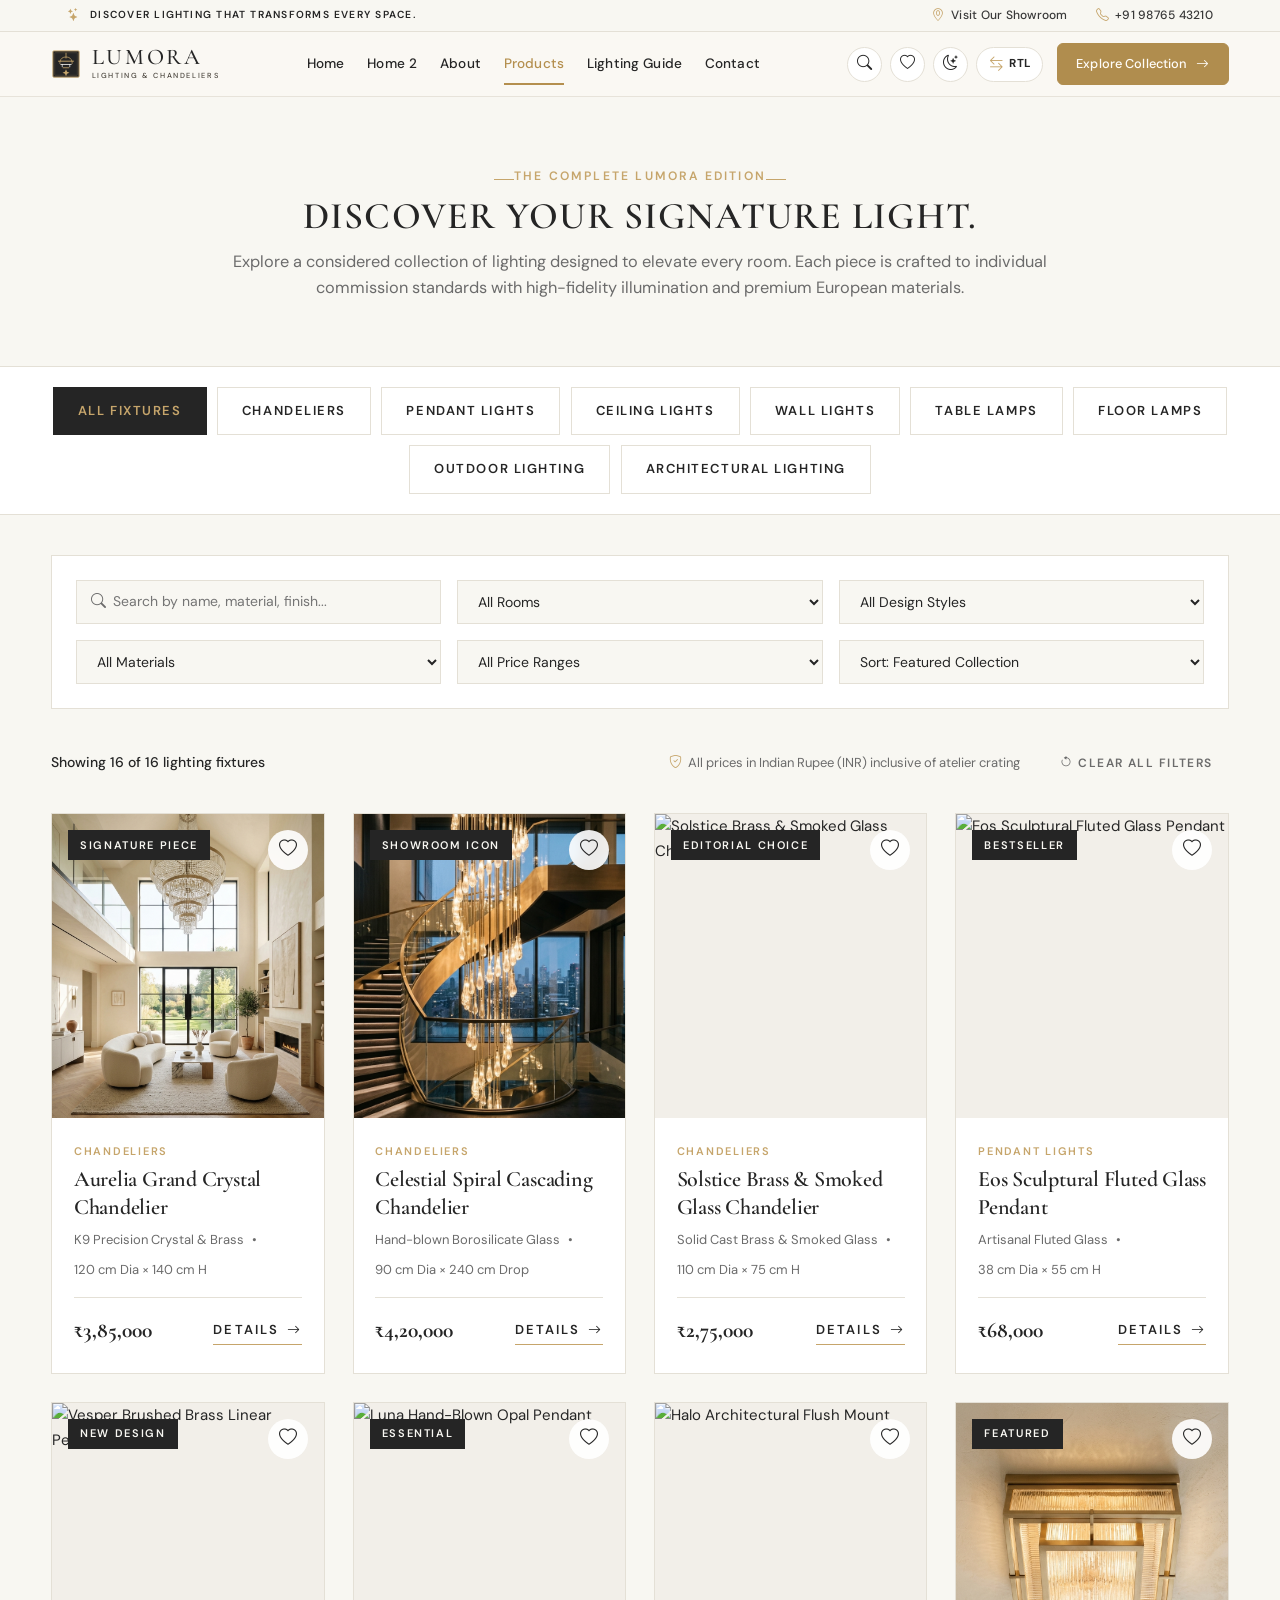
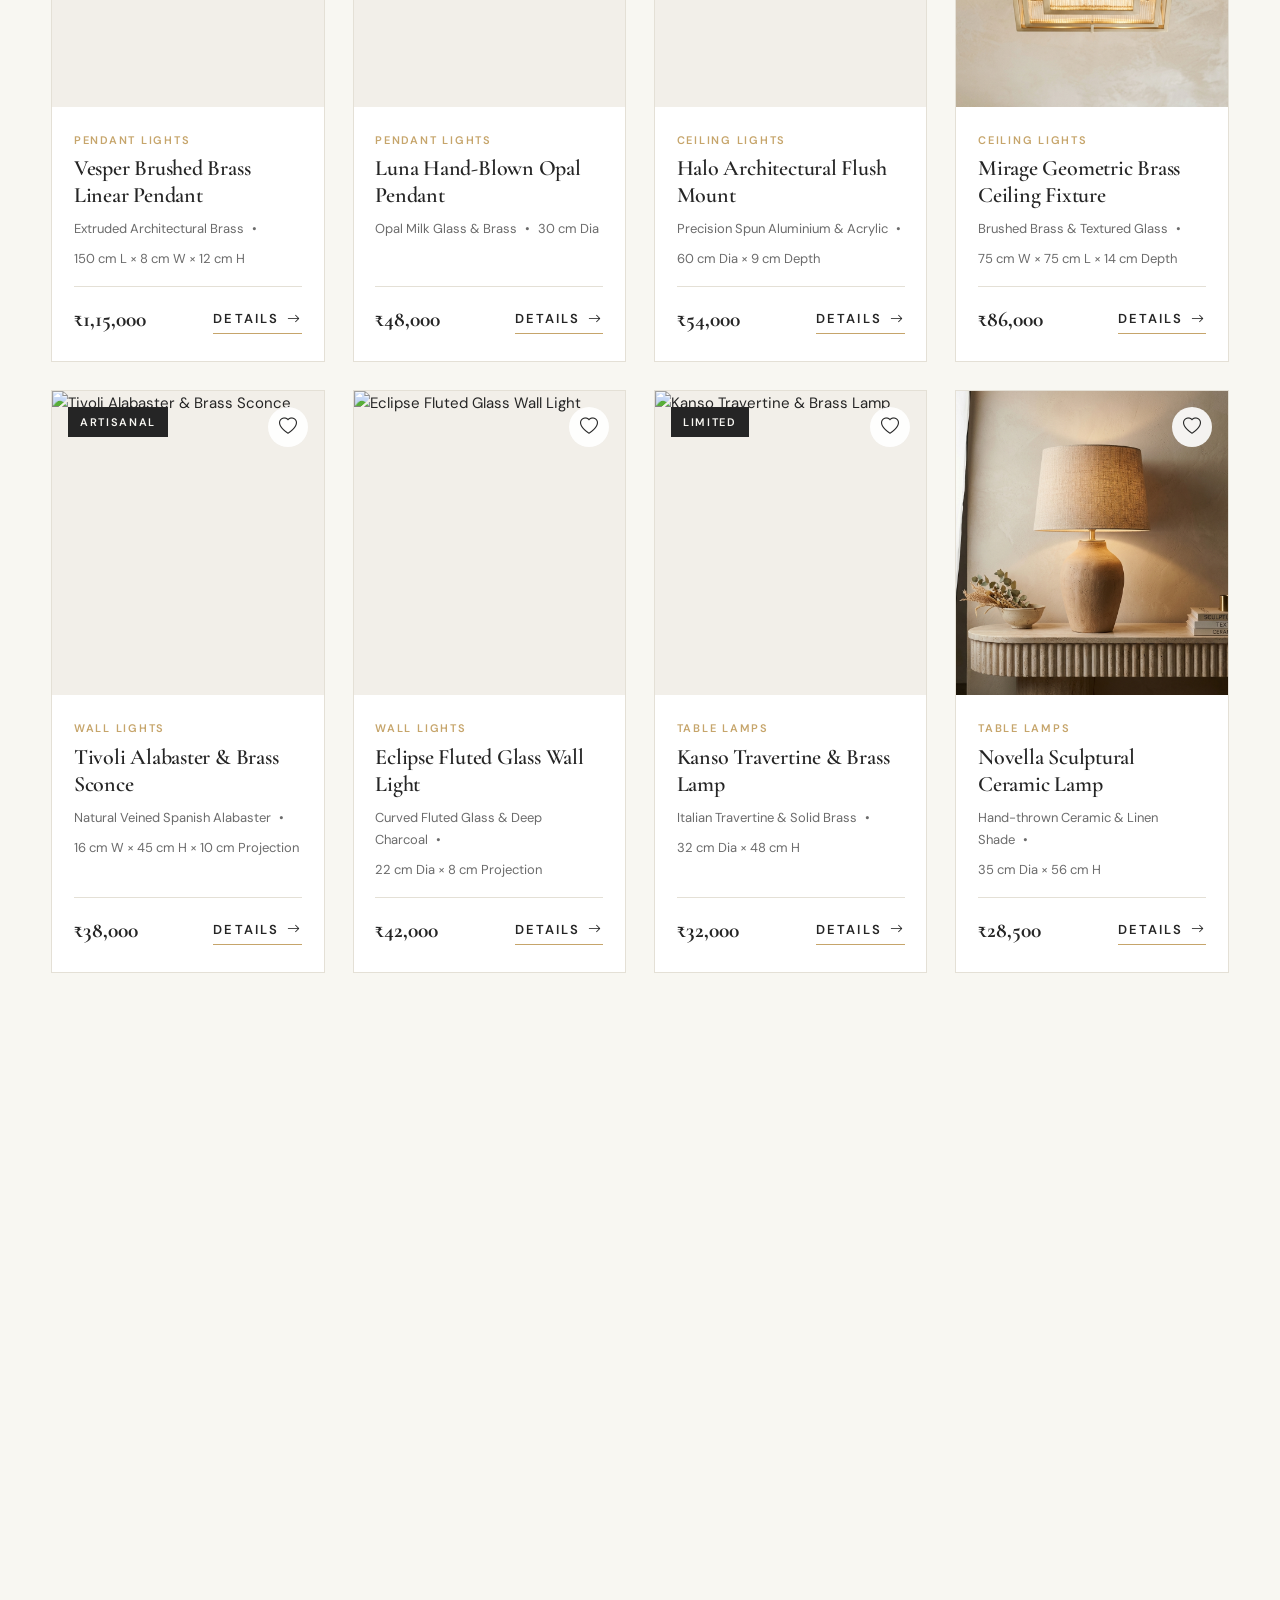
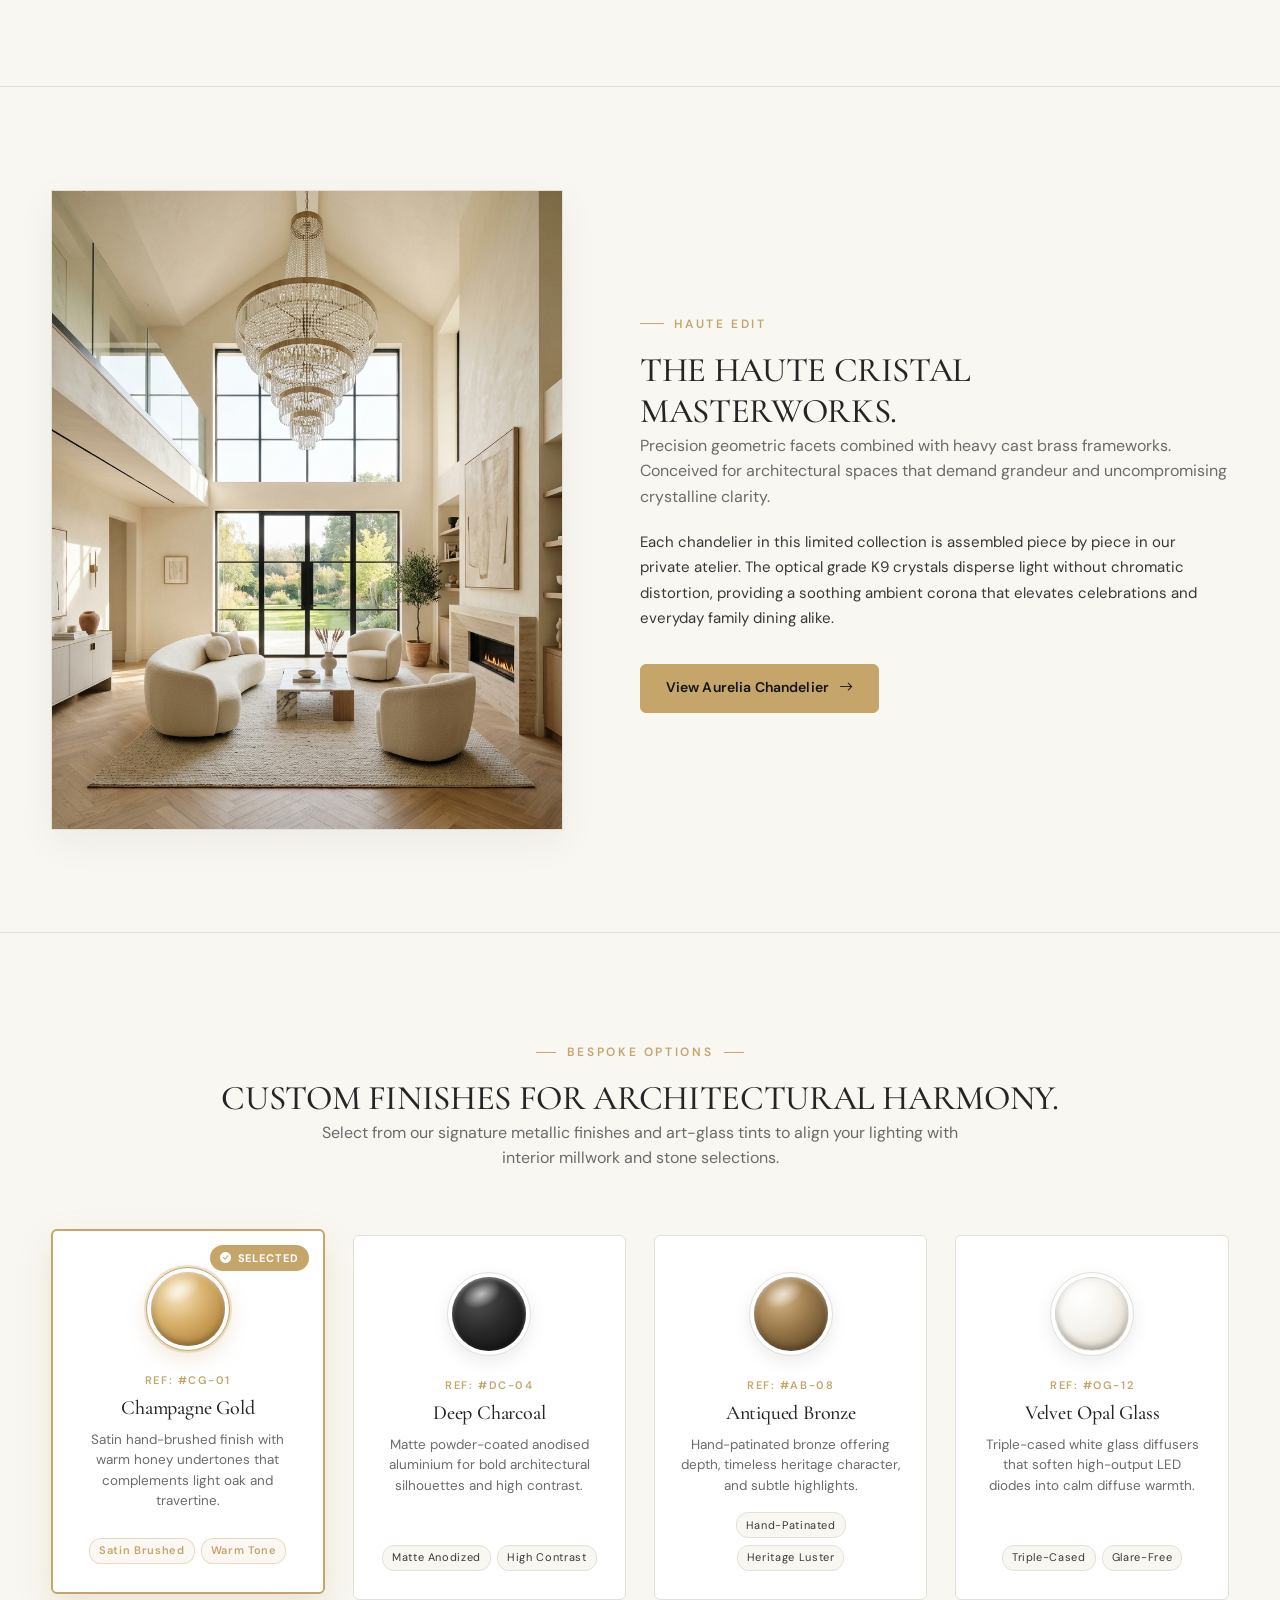
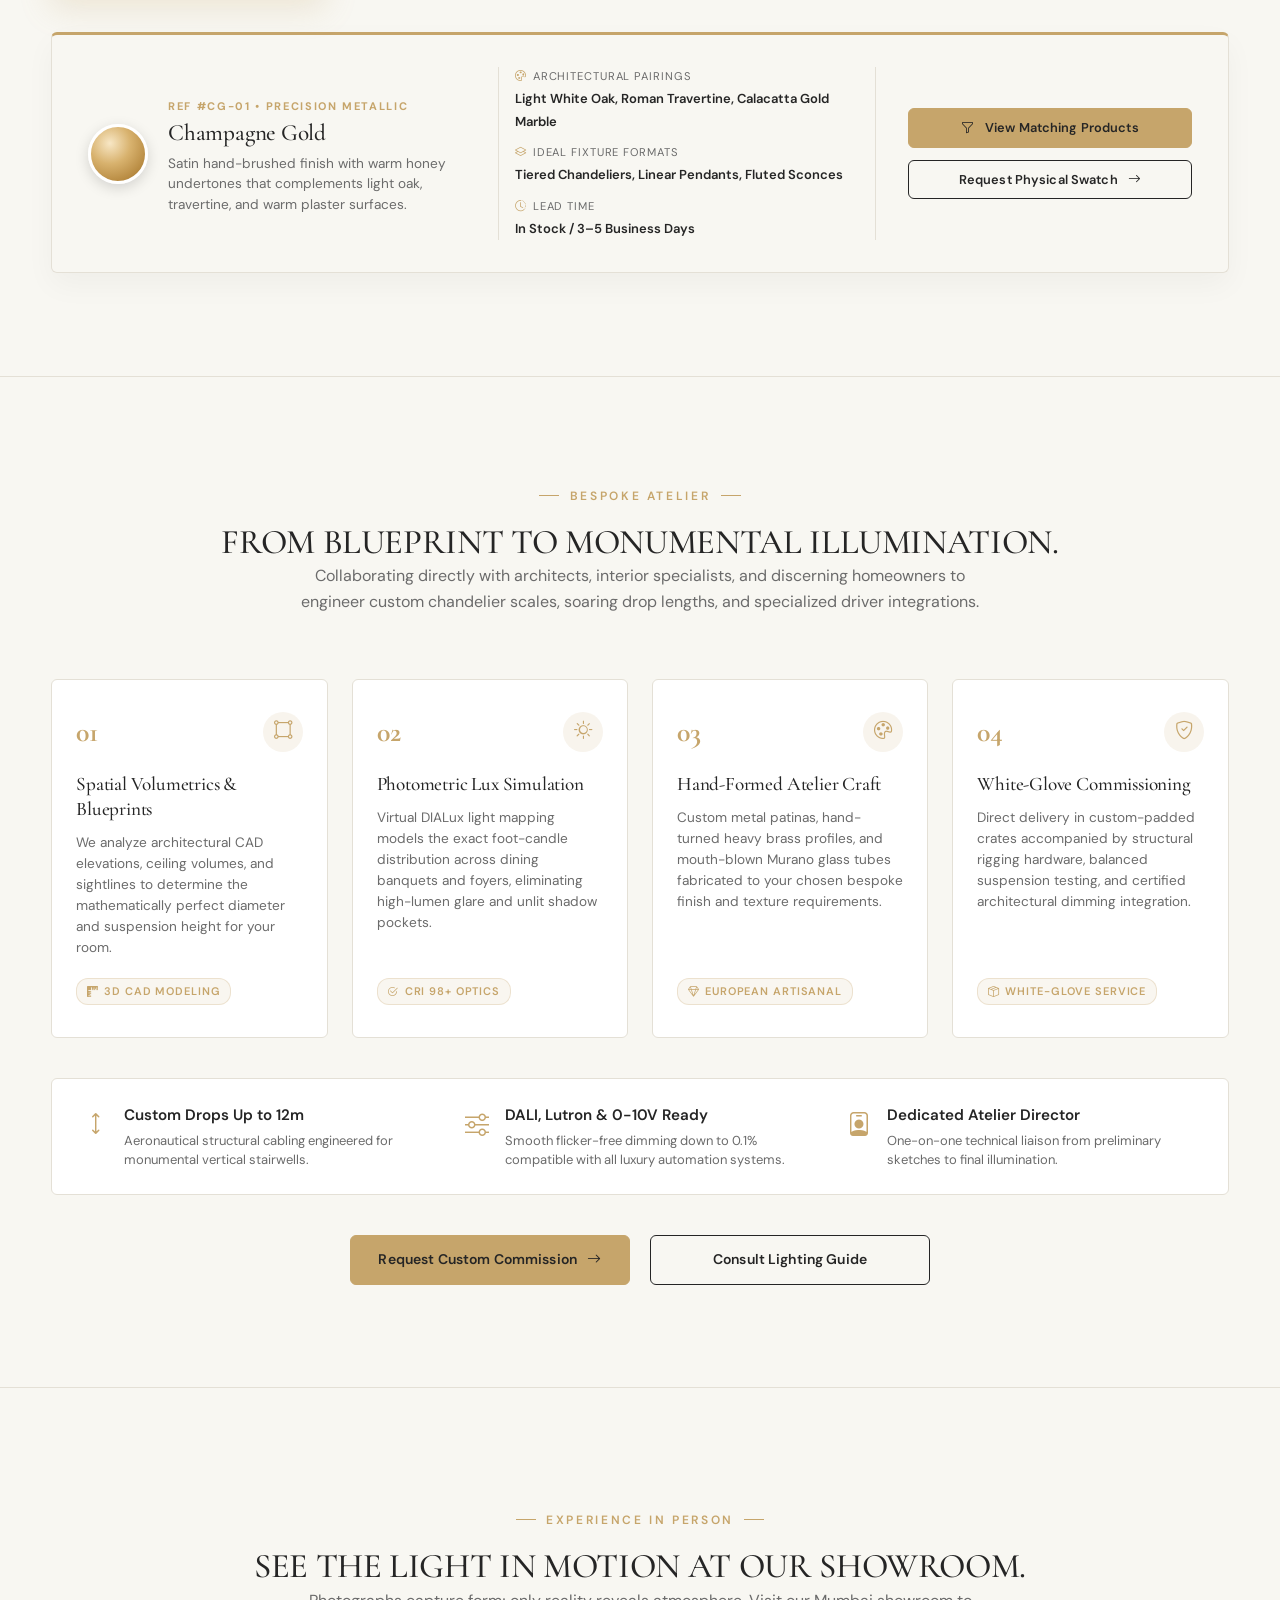
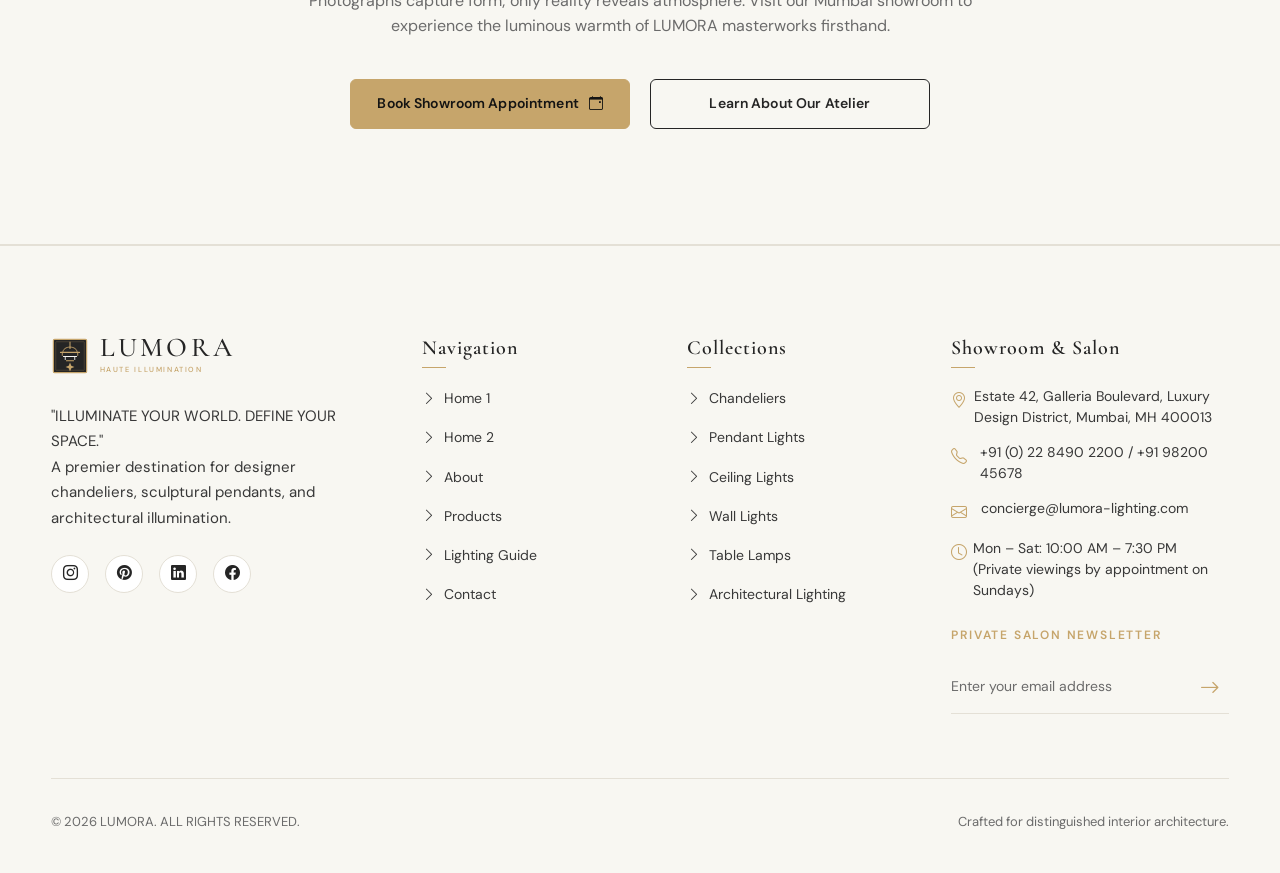
==== commit 74fd1c45: "Fix: properly arrange catalogue status bar text on mobile and 768px in product page" ====
--- a/products.html
+++ b/products.html
@@ -260,10 +260,14 @@
 
         <!-- Status Bar -->
         <div class="catalog-status-bar">
-          <span id="product-count-display">Showing 16 lighting fixtures</span>
-          <div style="display: flex; align-items: center; gap: 1.5rem; flex-wrap: wrap;">
-            <span style="font-size: 0.8125rem;"><i class="bi bi-shield-check text-gold"></i> All prices in Indian Rupee (INR) inclusive of atelier crating</span>
-            <button id="filter-clear" class="btn-clear-filters" title="Reset all active filters" style="padding: 0.25rem 0;">
+          <div class="catalog-status-left">
+            <span id="product-count-display">Showing 16 lighting fixtures</span>
+          </div>
+          <div class="catalog-status-right">
+            <span class="catalog-status-note">
+              <i class="bi bi-shield-check text-gold"></i> All prices in Indian Rupee (INR) inclusive of atelier crating
+            </span>
+            <button id="filter-clear" class="btn-clear-filters" title="Reset all active filters">
               <i class="bi bi-arrow-counterclockwise"></i> Clear All Filters
             </button>
           </div>
--- a/assets/css/style.css
+++ b/assets/css/style.css
@@ -325,19 +325,37 @@
   max-width: 680px;
 }
 
+/* Desktop Section Typography Refinement (Lightly reduced for desktop viewports alone) */
+@media (min-width: 1025px) {
+  h2,
+  .section-header h2,
+  .section-header-split h2,
+  section h2 {
+    font-size: clamp(2.15rem, 2.7vw, 2.65rem); /* Lightly reduced from 3.25rem (52px -> 42.4px) */
+    line-height: 1.2;
+  }
+
+  .section-header .lead,
+  .section-header-split .lead,
+  section p.lead {
+    font-size: clamp(1rem, 1.1vw, 1.08rem); /* Lightly reduced from 1.25rem (20px -> 17.3px) */
+    line-height: 1.6;
+  }
+}
+
 /* --------------------------------------------------------------------------
-   SHARED INNER PAGE HERO (Products, Lighting Guide, About, Contact)
-   Guarantees exact uniform height, vertical centering, and typography across all subpages
+   SHARED INNER PAGE HERO (About, Products, Lighting Guide, Contact)
+   Strictly maintains identical uniform height and typography across all subpages on desktop
    -------------------------------------------------------------------------- */
 .page-inner-hero {
   background-color: var(--color-warm-ivory);
   border-bottom: 1px solid var(--color-warm-grey-border);
-  height: 230px;
-  min-height: 230px;
+  height: 270px;
+  min-height: 270px;
   display: flex;
   align-items: center;
   justify-content: center;
-  padding: 1.25rem 0;
+  padding: 1.5rem 0;
   position: relative;
   text-align: center;
   width: 100%;
@@ -346,60 +364,85 @@
 
 .page-inner-hero .container {
   width: 100%;
-  max-width: 960px;
+  max-width: 1260px;
 }
 
 .page-inner-hero .eyebrow {
   display: inline-block;
   font-family: var(--font-sans);
-  font-size: 0.7rem;
-  letter-spacing: 0.16em;
+  font-size: 0.76rem;
+  letter-spacing: 0.18em;
   text-transform: uppercase;
   color: var(--color-champagne-gold);
   font-weight: 600;
-  margin-bottom: 0.4rem;
+  margin-bottom: 0.55rem;
 }
 
 .page-inner-hero h1 {
   font-family: var(--font-serif);
-  font-size: clamp(1.65rem, 2.2vw, 2.15rem);
+  font-size: clamp(2rem, 2.75vw, 2.85rem);
   font-weight: 600;
-  line-height: 1.2;
+  line-height: 1.18;
   letter-spacing: 0.03em;
   text-transform: uppercase;
   color: var(--color-deep-charcoal);
   margin-top: 0;
-  margin-bottom: 0.5rem;
+  margin-bottom: 0.65rem;
 }
 
 .page-inner-hero .lead {
   font-family: var(--font-sans);
-  font-size: clamp(0.875rem, 1vw, 0.95rem);
-  line-height: 1.55;
+  font-size: clamp(0.9375rem, 1.05vw, 1.05rem);
+  line-height: 1.58;
   color: var(--color-charcoal-muted);
-  max-width: 680px;
+  max-width: 820px;
   margin-left: auto;
   margin-right: auto;
   margin-bottom: 0;
 }
 
+@media (min-width: 1025px) {
+  .page-inner-hero {
+    height: 270px !important;
+    min-height: 270px !important;
+    max-height: 270px !important;
+    overflow: hidden;
+  }
+
+  .page-inner-hero h1 {
+    font-size: clamp(2.35rem, 2.8vw, 2.85rem) !important; /* Uniform prominent font size across all inner pages on desktop */
+    line-height: 1.15 !important;
+    white-space: nowrap; /* Stays on 1 clean line across all 4 pages on desktop */
+  }
+
+  .page-inner-hero .lead {
+    font-size: 1.02rem !important; /* Uniform exact font size across all inner pages on desktop */
+    line-height: 1.58 !important;
+    max-width: 820px;
+  }
+}
+
 @media (max-width: 991px) {
   .page-inner-hero {
     height: auto;
-    min-height: 210px;
-    padding: 2rem 0;
+    min-height: 235px;
+    padding: 2.25rem 0;
+  }
+
+  .page-inner-hero h1 {
+    font-size: clamp(1.75rem, 4.5vw, 2.25rem);
   }
 }
 
 @media (max-width: 575px) {
   .page-inner-hero {
     height: auto;
-    min-height: 200px;
-    padding: 1.75rem 0;
+    min-height: 205px;
+    padding: 1.85rem 0;
   }
 
   .page-inner-hero h1 {
-    font-size: clamp(1.4rem, 5.5vw, 1.75rem);
+    font-size: clamp(1.45rem, 6vw, 1.9rem);
   }
 }
 
@@ -502,14 +545,14 @@
 /* Outline Light (for dark sections) */
 .btn-outline-light {
   background-color: transparent;
-  color: var(--color-warm-ivory);
-  border: 1px solid rgba(248, 247, 242, 0.4);
+  color: #F8F7F2;
+  border: 1px solid rgba(248, 247, 242, 0.45);
 }
 
 .btn-outline-light:hover {
-  background-color: var(--color-warm-ivory);
-  color: var(--color-deep-charcoal);
-  border-color: var(--color-warm-ivory);
+  background-color: #F8F7F2;
+  color: #141413;
+  border-color: #F8F7F2;
   transform: translateY(-2px);
 }
 
@@ -949,8 +992,8 @@
 
 /* Mobile Drawer CTA Button */
 .mobile-drawer-cta-wrap {
-  margin-top: auto;
-  padding-top: 0.75rem;
+  margin-top: 1.25rem;
+  padding-top: 0.85rem;
   border-top: 1px solid var(--color-warm-grey-border);
 }
 
@@ -1102,9 +1145,9 @@
   display: flex;
   flex-direction: column;
   gap: 0;
-  margin-bottom: 0.75rem;
-  flex: 1 1 auto;
-  justify-content: space-evenly;
+  margin-top: 0.45rem;
+  margin-bottom: 0;
+  flex: 0 0 auto;
 }
 
 .mobile-nav-link {
@@ -1115,7 +1158,7 @@
   display: flex;
   align-items: center;
   justify-content: space-between;
-  padding: 0.45rem 0;
+  padding: 0.75rem 0;
   border-bottom: 1px solid var(--color-warm-grey-border);
   transition: color var(--trans-fast);
 }
@@ -2390,10 +2433,10 @@
 
 .hero-home-2-content h1 {
   color: var(--color-warm-ivory);
-  font-size: clamp(2.75rem, 6.5vw, 5.5rem);
-  line-height: 1.05;
-  margin-bottom: 1.5rem;
-  letter-spacing: -0.02em;
+  font-size: clamp(2.5rem, 4.8vw, 4.25rem);
+  line-height: 1.08;
+  margin-bottom: 1.35rem;
+  letter-spacing: 0.01em;
 }
 
 .hero-home-2-content p {
@@ -2892,9 +2935,36 @@
   display: flex;
   justify-content: space-between;
   align-items: center;
+  gap: 1.25rem;
   margin-bottom: 1.75rem;
   font-size: 0.875rem;
   color: var(--color-charcoal-muted);
+}
+
+.catalog-status-left {
+  display: flex;
+  align-items: center;
+}
+
+#product-count-display {
+  font-weight: 500;
+  color: var(--color-deep-charcoal);
+  white-space: nowrap;
+}
+
+.catalog-status-right {
+  display: flex;
+  align-items: center;
+  gap: 1.5rem;
+  flex-wrap: wrap;
+}
+
+.catalog-status-note {
+  font-size: 0.8125rem;
+  color: var(--color-charcoal-muted);
+  display: inline-flex;
+  align-items: center;
+  gap: 0.4rem;
 }
 
 .product-catalogue-grid {
@@ -3521,28 +3591,28 @@
 }
 
 .guide-nav-bar .container {
-  overflow: visible;
-  padding: 0;
-}
-
-.guide-nav-list {
-  display: flex;
-  align-items: center;
-  justify-content: flex-start;
-  gap: 0.75rem;
   overflow-x: auto;
   overflow-y: hidden;
   -webkit-overflow-scrolling: touch;
-  scroll-behavior: smooth;
-  padding: 0.75rem 1rem;
-  margin: 0;
-  list-style: none;
   scrollbar-width: none;
   -ms-overflow-style: none;
-}
-
-.guide-nav-list::-webkit-scrollbar {
+  padding: 0 1.25rem;
+}
+
+.guide-nav-bar .container::-webkit-scrollbar {
   display: none;
+}
+
+.guide-nav-list {
+  display: flex;
+  align-items: center;
+  justify-content: safe center;
+  gap: 0.65rem;
+  padding: 0.75rem 0.25rem;
+  margin: 0 auto;
+  width: max-content;
+  max-width: 100%;
+  list-style: none;
 }
 
 .guide-nav-list li {
@@ -3557,7 +3627,7 @@
   font-size: 0.76rem;
   font-weight: 600;
   text-transform: uppercase;
-  letter-spacing: 0.08em;
+  letter-spacing: 0.06em;
   color: var(--color-deep-charcoal);
   white-space: nowrap;
   display: inline-flex;
@@ -3585,20 +3655,34 @@
 
 @media (min-width: 992px) {
   .guide-nav-bar .container {
-    padding-left: var(--container-pad);
-    padding-right: var(--container-pad);
+    padding-left: 1.5rem;
+    padding-right: 1.5rem;
   }
 
   .guide-nav-list {
-    justify-content: center;
-    gap: 1.25rem;
-    padding: 0.85rem 0;
+    justify-content: safe center;
+    gap: 0.75rem;
+    padding: 0.85rem 0.5rem;
+    margin: 0 auto;
+    width: max-content;
   }
 
   .guide-nav-link {
-    font-size: 0.8125rem;
-    letter-spacing: 0.1em;
-    padding: 0.45rem 1.15rem;
+    font-size: 0.78rem;
+    letter-spacing: 0.06em;
+    padding: 0.45rem 1rem;
+  }
+}
+
+@media (min-width: 1280px) {
+  .guide-nav-list {
+    gap: 1rem;
+  }
+
+  .guide-nav-link {
+    font-size: 0.8rem;
+    letter-spacing: 0.08em;
+    padding: 0.45rem 1.1rem;
   }
 }
 
@@ -3763,6 +3847,49 @@
 
 .showroom-detail-title i {
   color: var(--color-champagne-gold);
+}
+
+/* Contact Page Social Buttons */
+.contact-social-buttons {
+  display: flex;
+  flex-wrap: wrap;
+  gap: 0.65rem;
+  margin-top: 0.5rem;
+}
+
+.contact-social-btn {
+  display: inline-flex;
+  align-items: center;
+  gap: 0.5rem;
+  padding: 0.5rem 0.95rem;
+  font-size: 0.8125rem;
+  font-weight: 500;
+  letter-spacing: 0.03em;
+  color: var(--color-deep-charcoal);
+  background-color: var(--color-warm-grey-light);
+  border: 1px solid var(--color-warm-grey-border);
+  border-radius: 4px;
+  text-decoration: none;
+  transition: all var(--trans-fast);
+}
+
+.contact-social-btn i {
+  font-size: 0.95rem;
+  color: var(--color-champagne-gold);
+  transition: transform var(--trans-fast), color var(--trans-fast);
+}
+
+.contact-social-btn:hover {
+  background-color: var(--color-champagne-gold);
+  border-color: var(--color-champagne-gold);
+  color: #141413;
+  transform: translateY(-2px);
+  box-shadow: 0 4px 14px rgba(198, 165, 107, 0.25);
+}
+
+.contact-social-btn:hover i {
+  color: #141413;
+  transform: scale(1.12);
 }
 
 /* Enquiry Form */
@@ -3842,36 +3969,41 @@
 
 /* Contact Form Action Buttons */
 .contact-form-actions {
-  display: flex;
-  gap: 1rem;
-  align-items: center;
+  display: grid;
+  grid-template-columns: 1fr 1fr;
+  gap: 0.75rem;
+  align-items: stretch;
   margin-top: 1.5rem;
   width: 100%;
 }
 
-.contact-form-actions .btn {
-  flex: 1 1 0;
+.contact-form-actions .btn,
+.contact-form-actions .btn-lg {
+  width: 100%;
+  min-height: 48px;
+  height: 100%;
+  padding: 0.72rem 0.65rem !important;
+  font-size: clamp(0.78rem, 1.1vw, 0.85rem) !important;
+  font-weight: 600;
   display: inline-flex;
   align-items: center;
   justify-content: center;
   text-align: center;
   box-sizing: border-box;
-}
-
-@media (max-width: 640px) {
+  white-space: nowrap;
+  gap: 0.45rem;
+}
+
+@media (max-width: 540px) {
   .contact-form-actions {
-    flex-direction: column;
-    align-items: stretch;
+    grid-template-columns: 1fr;
     gap: 0.75rem;
+  }
+
+  .contact-form-actions .btn,
+  .contact-form-actions .btn-lg {
     width: 100%;
-  }
-
-  .contact-form-actions .btn {
-    width: 100%;
-    flex: none;
-    display: flex;
-    justify-content: center;
-    text-align: center;
+    min-height: 48px;
   }
 }
 
@@ -4386,9 +4518,19 @@
   }
 
   .contact-grid {
-    grid-template-columns: 1.15fr 1fr;
-    gap: 2.5rem;
+    grid-template-columns: 1fr 1fr;
+    gap: 2rem;
     align-items: start;
+  }
+
+  .enquiry-form-card {
+    padding: clamp(1.75rem, 3.2vw, 2.5rem);
+  }
+
+  .form-row {
+    grid-template-columns: 1fr;
+    gap: 0;
+    margin-bottom: 0;
   }
 
   .filter-control-panel {
@@ -4445,12 +4587,64 @@
     grid-template-columns: 1fr;
   }
 
+  /* Product Page Status Bar in Mobile & 768px */
+  .catalog-status-bar {
+    display: flex;
+    flex-direction: column;
+    align-items: stretch;
+    gap: 0.65rem;
+    margin-bottom: 1.5rem;
+    padding: 0.85rem 1rem;
+    background-color: var(--color-warm-grey-light);
+    border: 1px solid var(--color-warm-grey-border);
+    border-radius: 6px;
+  }
+
+  .catalog-status-left {
+    display: flex;
+    justify-content: space-between;
+    align-items: center;
+    width: 100%;
+  }
+
+  .catalog-status-left #product-count-display {
+    font-size: 0.875rem;
+    font-weight: 600;
+    color: var(--color-deep-charcoal);
+  }
+
+  .catalog-status-right {
+    display: flex;
+    flex-direction: column;
+    align-items: flex-start;
+    gap: 0.5rem;
+    width: 100%;
+    border-top: 1px solid var(--color-warm-grey-border);
+    padding-top: 0.5rem;
+  }
+
+  .catalog-status-note {
+    font-size: 0.78rem;
+    line-height: 1.45;
+    color: var(--color-charcoal-muted);
+  }
+
+  .catalog-status-right .btn-clear-filters {
+    padding: 0.2rem 0;
+    font-size: 0.75rem;
+    display: inline-flex;
+    align-items: center;
+    gap: 0.35rem;
+  }
+
   .calc-inputs-grid {
     grid-template-columns: 1fr;
   }
 
   .form-row {
     grid-template-columns: 1fr;
+    gap: 0;
+    margin-bottom: 0;
   }
 
   .footer-top {
@@ -4618,6 +4812,20 @@
   color: #141413;
 }
 
+html[data-theme="dark"] .btn-outline-light,
+html[data-theme="dark"] .hero-home-2 .btn-outline-light {
+  color: #F8F7F2 !important;
+  border-color: rgba(248, 247, 242, 0.45) !important;
+  background-color: transparent !important;
+}
+
+html[data-theme="dark"] .btn-outline-light:hover,
+html[data-theme="dark"] .hero-home-2 .btn-outline-light:hover {
+  background-color: #F8F7F2 !important;
+  color: #141413 !important;
+  border-color: #F8F7F2 !important;
+}
+
 html[data-theme="dark"] .product-badge {
   background-color: #141413;
   color: var(--color-champagne-gold);
@@ -4644,6 +4852,35 @@
 
 html[data-theme="dark"] .site-footer .social-link:hover {
   color: #141413;
+}
+
+html[data-theme="dark"] .contact-social-btn {
+  background-color: rgba(255, 255, 255, 0.04);
+  border-color: rgba(198, 165, 107, 0.25);
+  color: #F5F2EB;
+}
+
+html[data-theme="dark"] .contact-social-btn:hover {
+  background-color: var(--color-champagne-gold);
+  border-color: var(--color-champagne-gold);
+  color: #141413;
+}
+
+html[data-theme="dark"] .contact-social-btn:hover i {
+  color: #141413;
+}
+
+html[data-theme="dark"] .catalog-status-bar {
+  background-color: rgba(255, 255, 255, 0.03);
+  border-color: rgba(198, 165, 107, 0.2);
+}
+
+html[data-theme="dark"] .catalog-status-left #product-count-display {
+  color: #F5F2EB;
+}
+
+html[data-theme="dark"] .catalog-status-right {
+  border-top-color: rgba(198, 165, 107, 0.15);
 }
 
 html[data-theme="dark"] .material-card {
